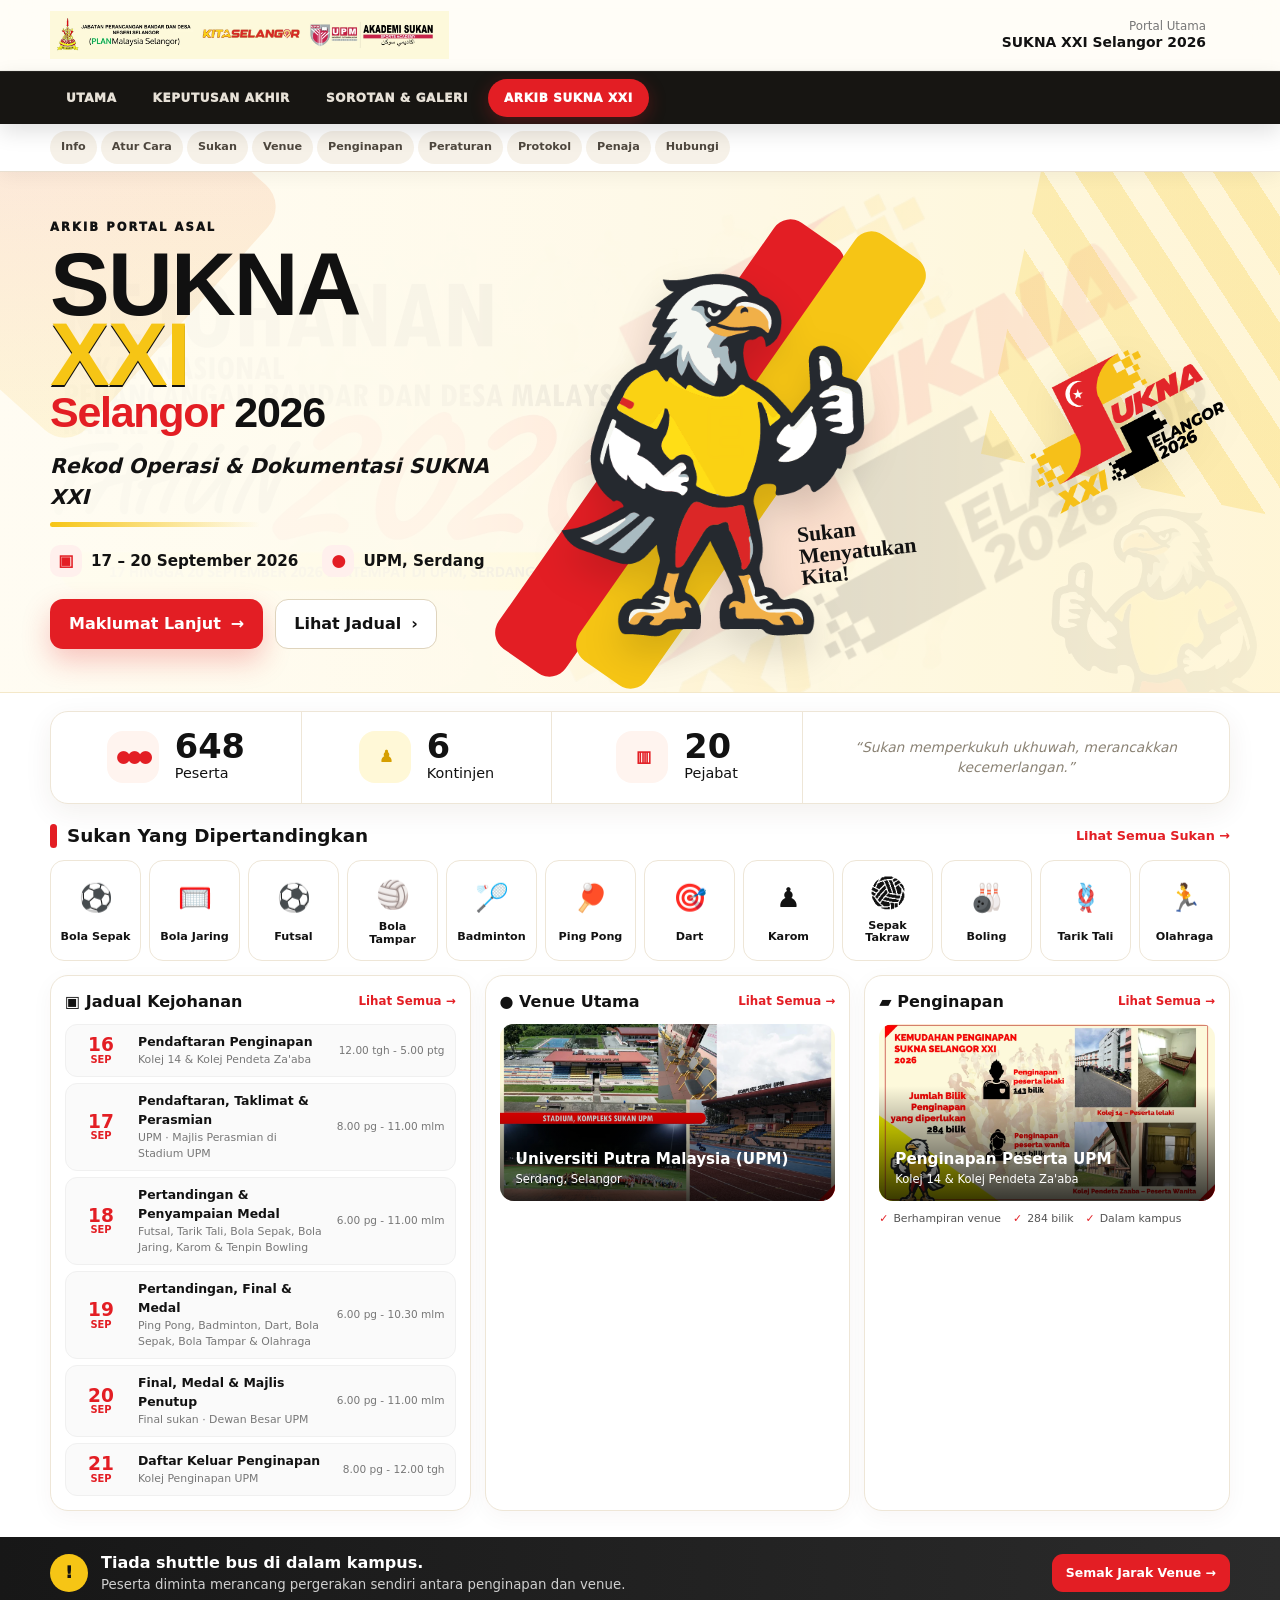
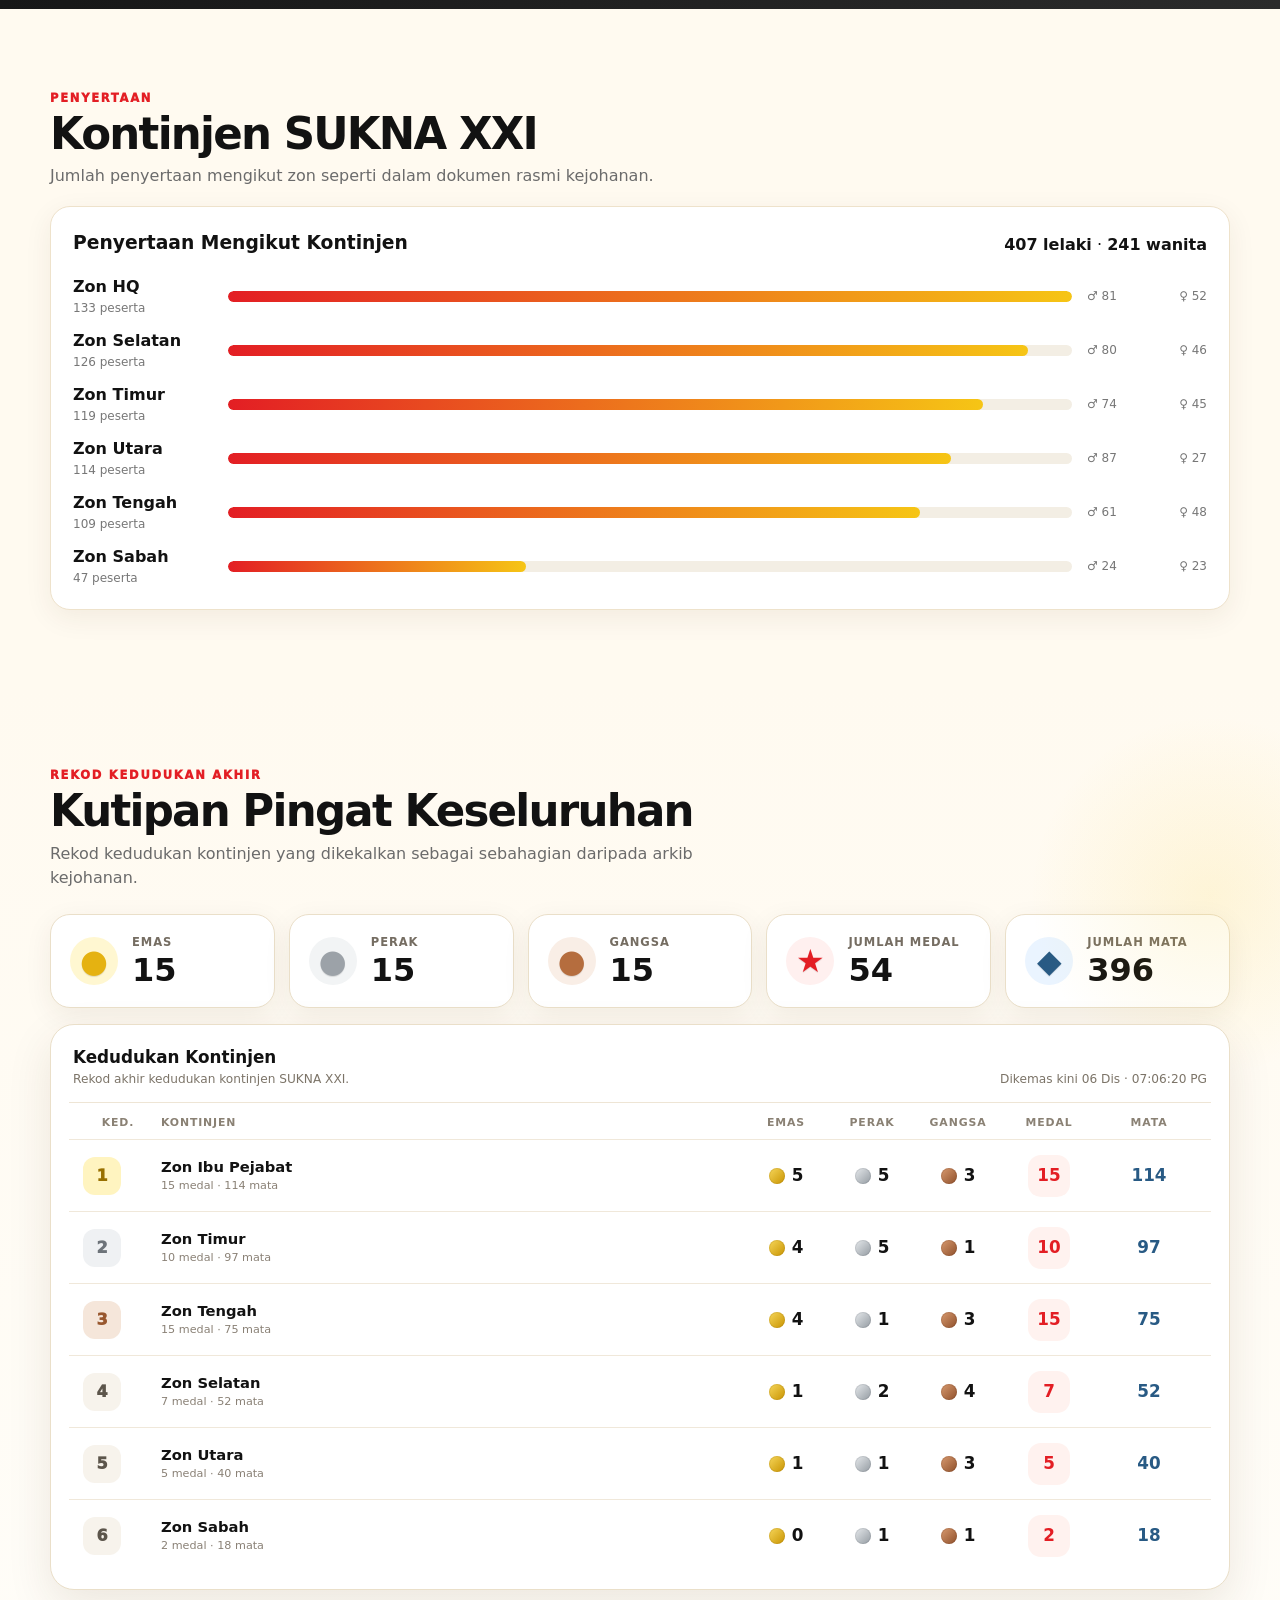
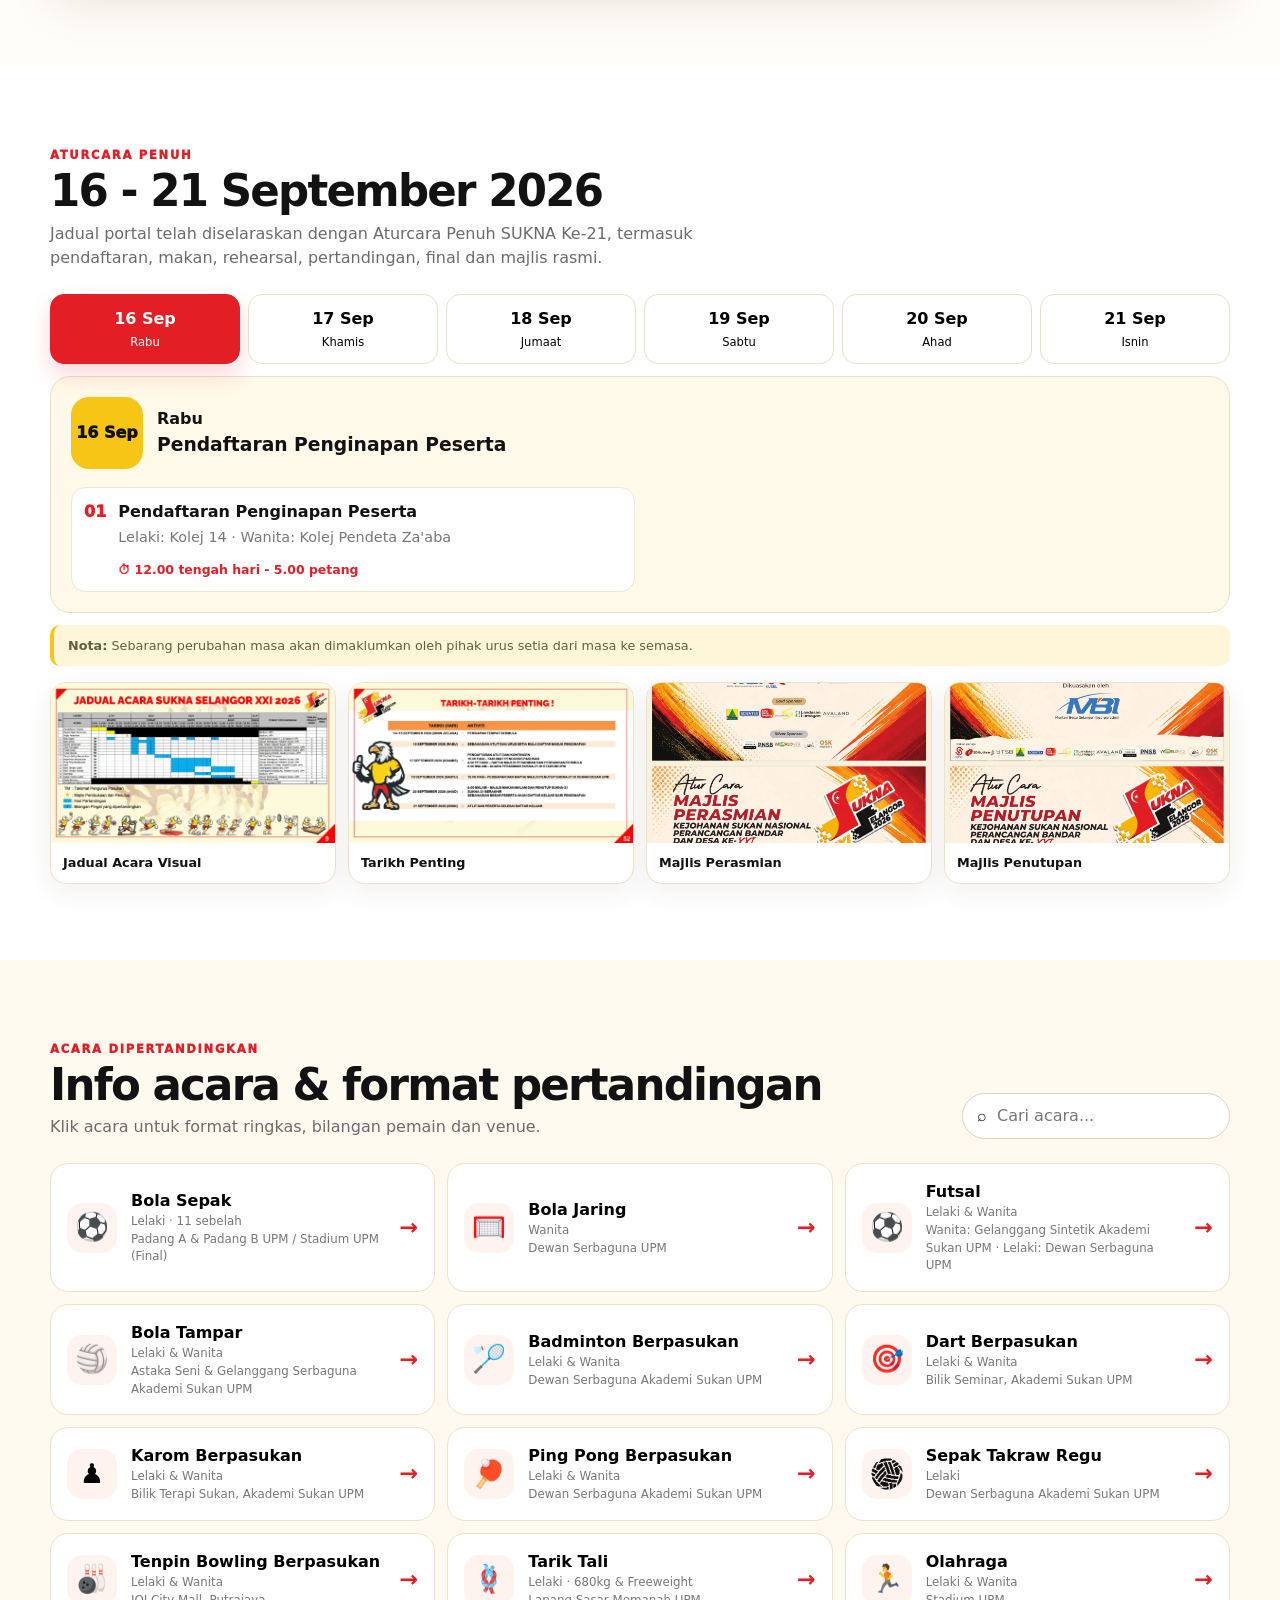
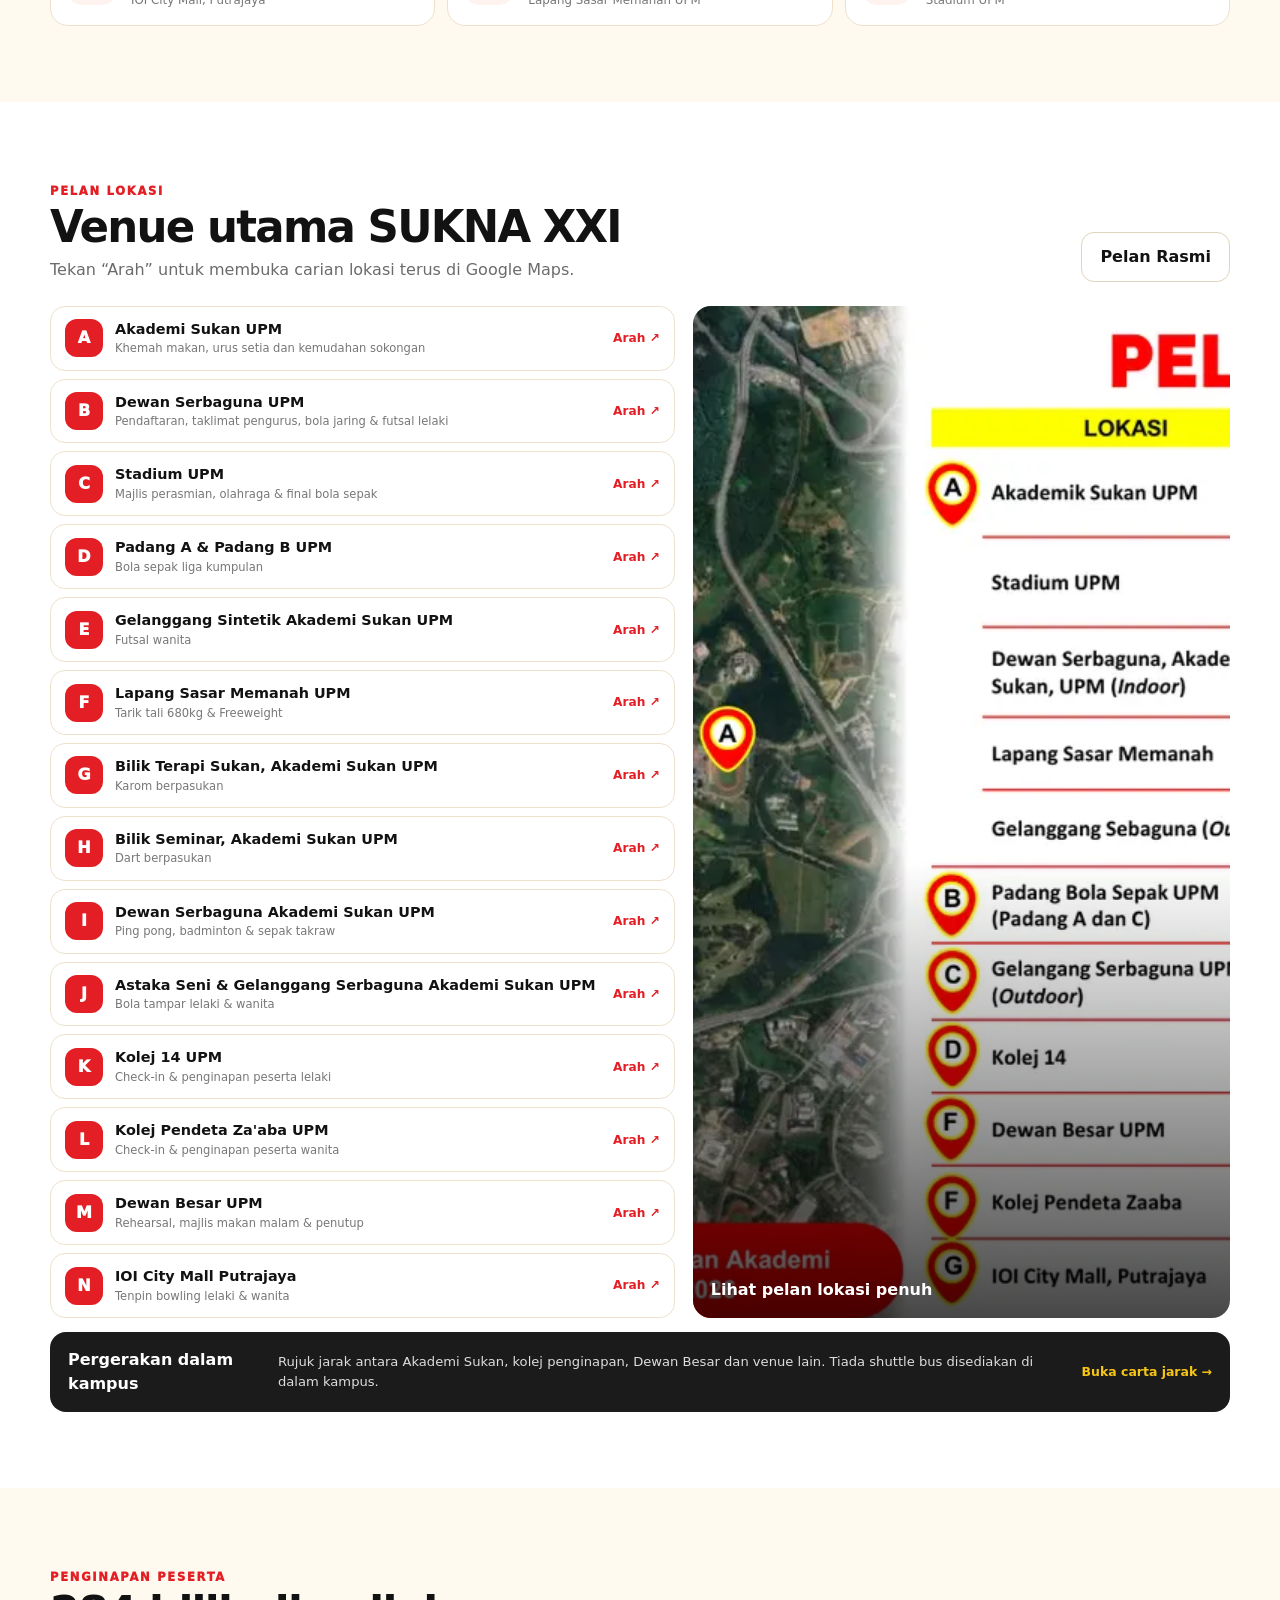
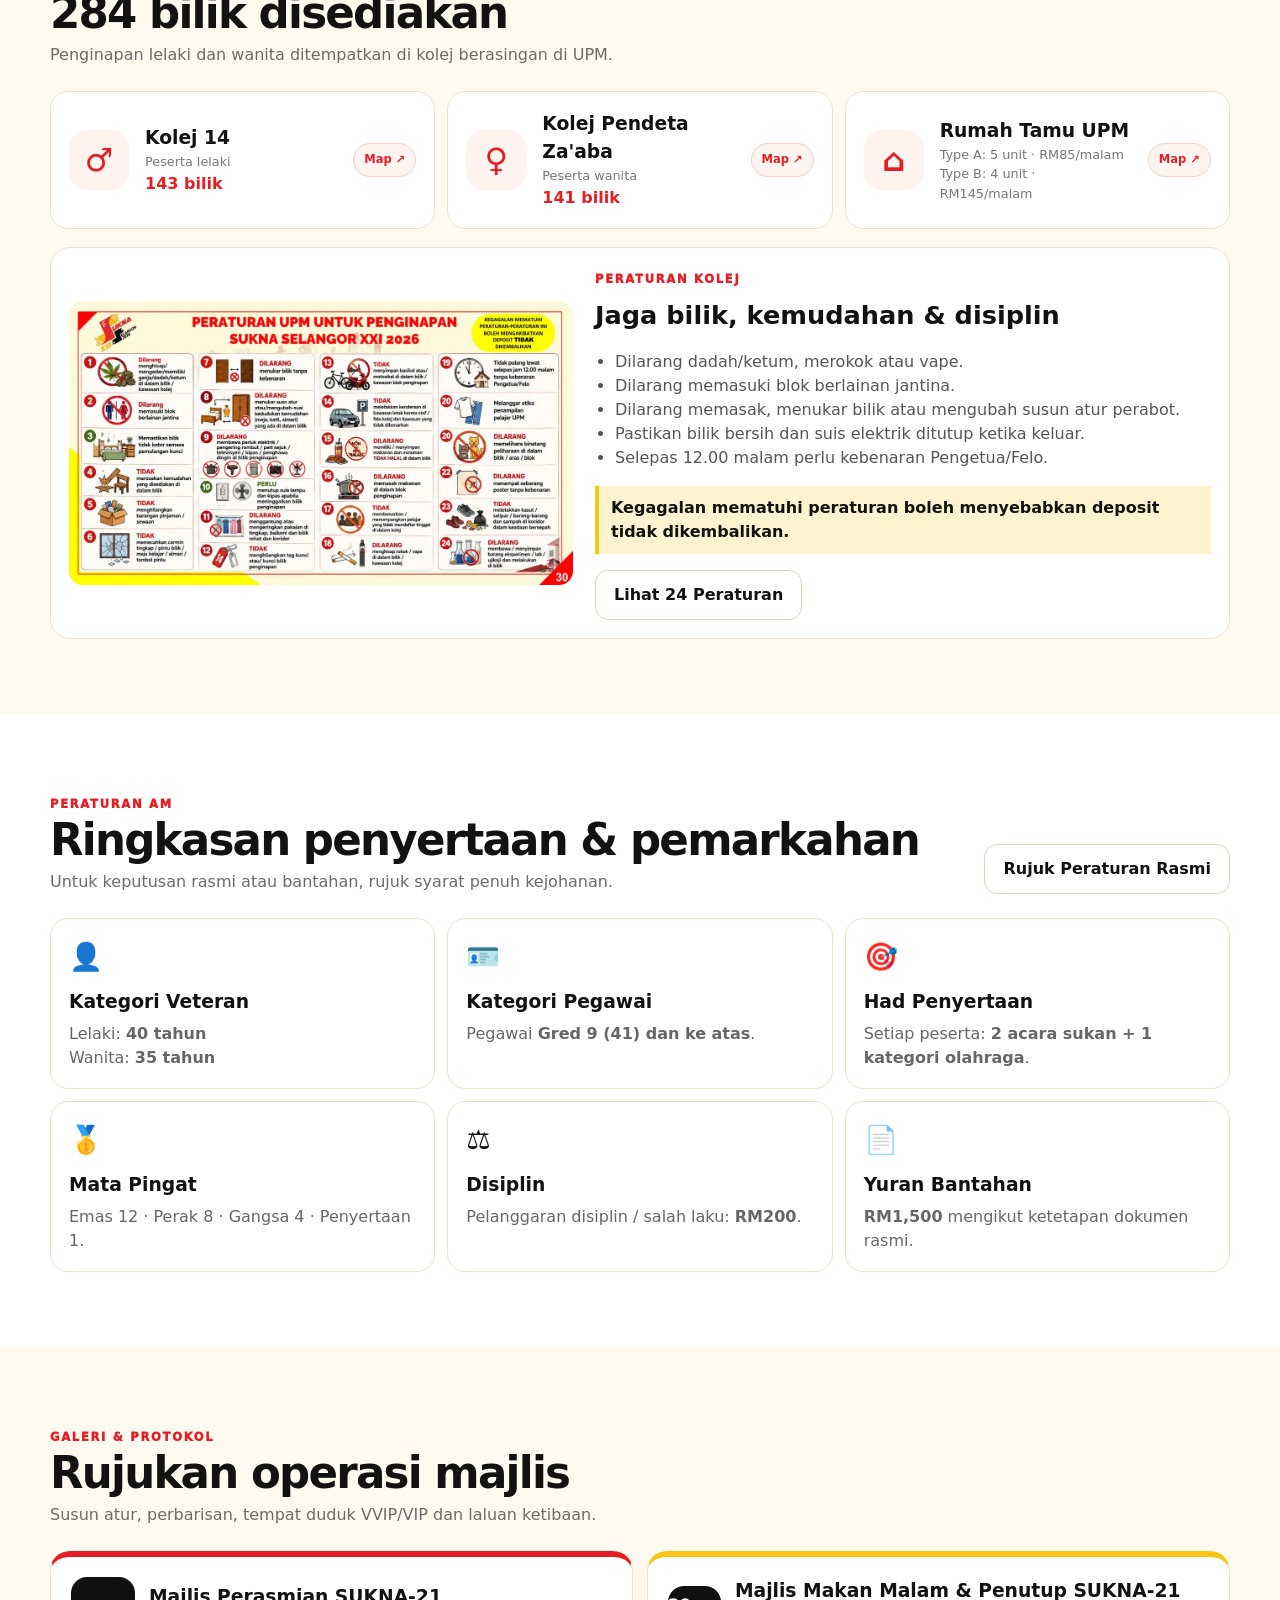
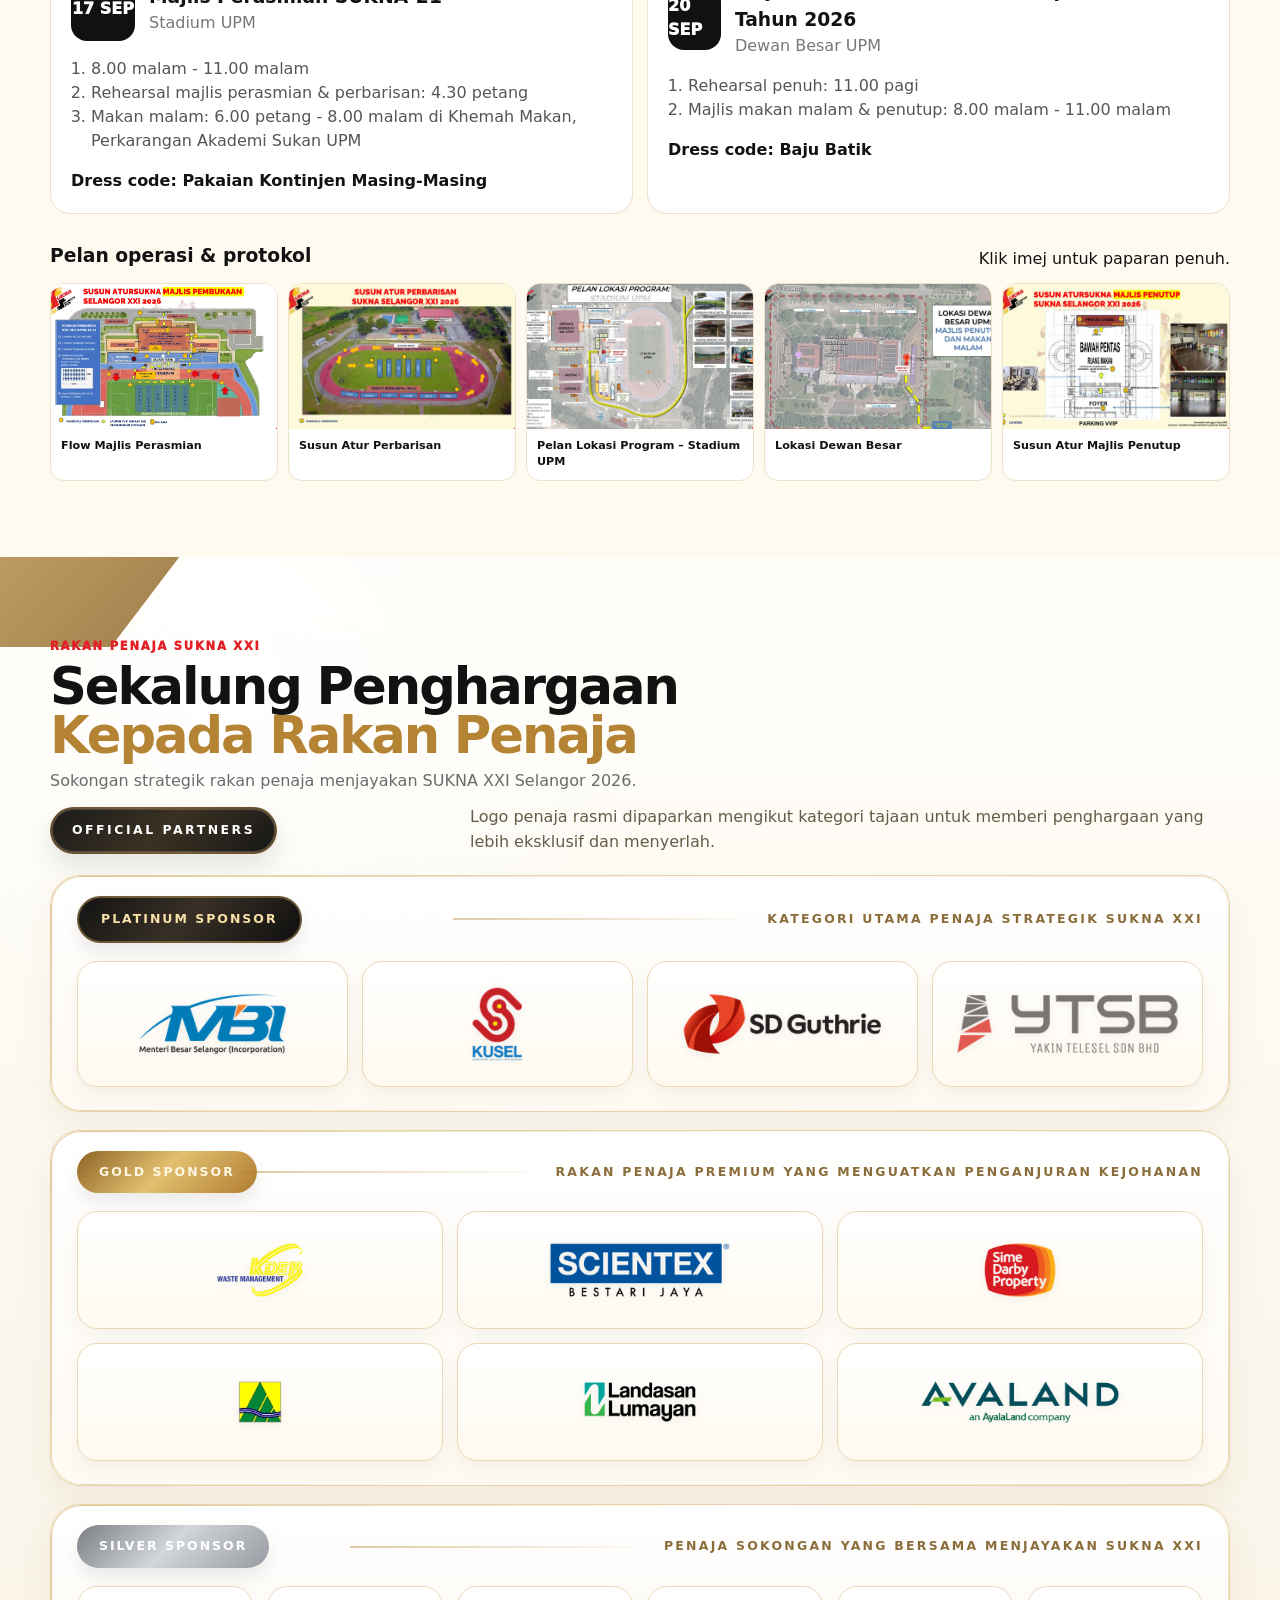
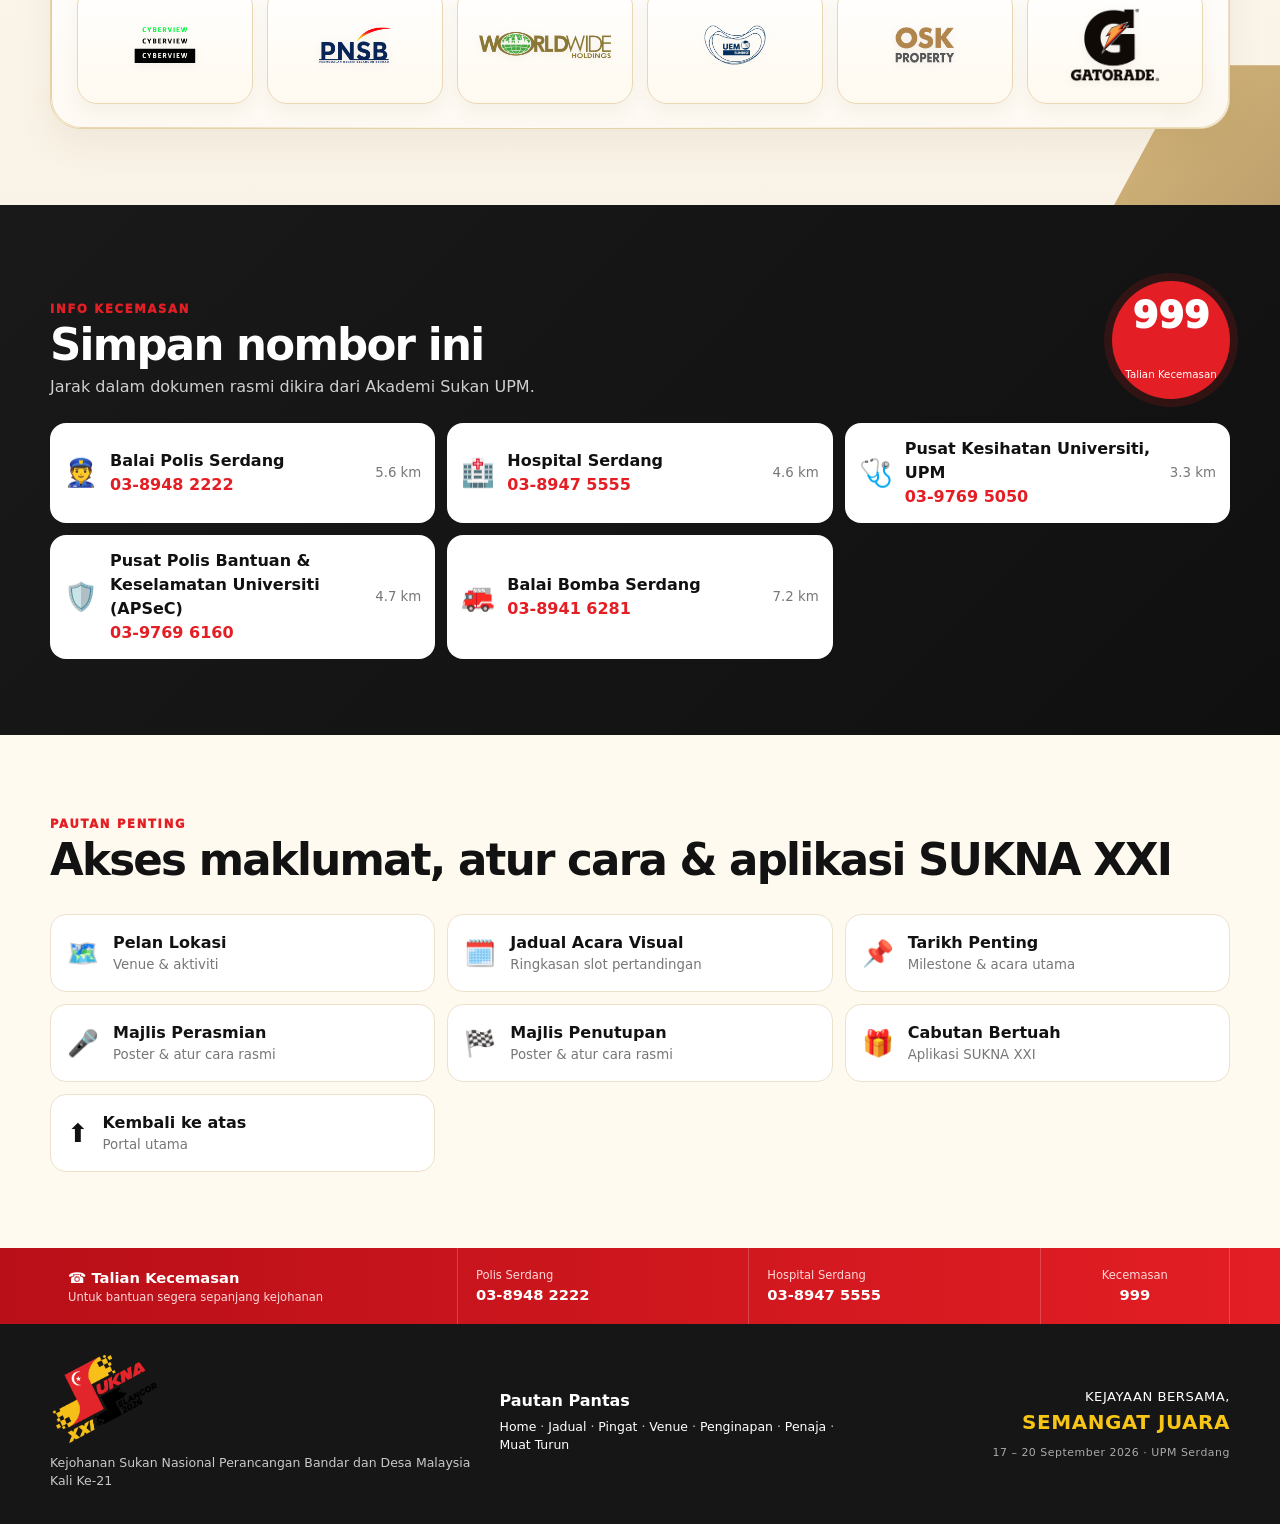
==== archive.html @ e8aa9689 "Add files via upload" ====
<!doctype html>
<html lang="ms">
<head>
  <meta charset="utf-8" />
  <meta name="viewport" content="width=device-width, initial-scale=1, viewport-fit=cover" />
  <meta name="theme-color" content="#e31e24" />
  <meta name="description" content="Portal Rasmi SUKNA XXI Selangor 2026 - jadual, lokasi, acara, penginapan, peraturan dan maklumat kecemasan." />
  <title>Arkib SUKNA XXI Selangor 2026</title>
  <link rel="manifest" href="manifest.webmanifest?v=20260923-postevent-v36" />
  <link rel="icon" href="assets/mascot.webp" type="image/webp" />
  <link rel="stylesheet" href="css/style.css?v=20260923-postevent-v36" />
</head>
<body class="archive-page">
  <a class="skip-link" href="#main">Langkau ke kandungan</a>

  <header class="site-header" id="top">
    <div class="brandbar">
      <div class="container brandbar-inner">
        <img src="assets/partners-strip.webp" alt="PLANMalaysia Selangor, Kita Selangor, UPM dan Akademi Sukan" class="partner-strip" />
        <div class="brandbar-title"><span>Portal Utama</span><b>SUKNA XXI Selangor 2026</b></div>
        <div class="header-tools">
          <button class="icon-btn install" id="installBtn" hidden>Pasang</button>
        </div>
      </div>
    </div>


    
<nav class="portal-tabs" aria-label="Navigasi portal selepas kejohanan">
  <div class="container portal-tabs-inner">
    <a class="" href="index.html">UTAMA</a>
    <a class="" href="results.html">KEPUTUSAN AKHIR</a>
    <a class="" href="highlights.html">SOROTAN &amp; GALERI</a>
    <a class="active" href="archive.html">ARKIB SUKNA XXI</a>
  </div>
</nav>

    <nav class="archive-subnav" aria-label="Navigasi kandungan arkib">
      <div class="container archive-subnav-inner">
        <a href="#info">Info</a>
        <a href="#jadual">Atur Cara</a>
        <a href="#sukan">Sukan</a>
        <a href="#lokasi">Venue</a>
        <a href="#penginapan">Penginapan</a>
        <a href="#peraturan">Peraturan</a>
        <a href="#galeri">Protokol</a>
        <a href="#penaja">Penaja</a>
        <a href="#kecemasan">Hubungi</a>
      </div>
    </nav>
  </header>

  <main id="main">
    <section class="hero" id="utama">
      <div class="hero-art hero-art-left" aria-hidden="true"></div>
      <div class="hero-art hero-art-right" aria-hidden="true"></div>
      <div class="container hero-layout">
        <div class="hero-copy">
          <span class="portal-label">ARKIB PORTAL ASAL</span>
          <h1><span>SUKNA</span> <em>XXI</em><br><strong>Selangor <i>2026</i></strong></h1>
          <p class="tagline">Rekod Operasi & Dokumentasi SUKNA XXI</p>
          <div class="hero-rule"></div>
          <div class="event-meta">
            <div><span class="meta-icon">▣</span><b>17 – 20 September 2026</b></div>
            <div><span class="meta-icon">●</span><b>UPM, Serdang</b></div>
          </div>
          <div class="hero-actions">
            <a class="btn primary" href="#info">Maklumat Lanjut <span>→</span></a>
            <a class="btn secondary" href="#jadual">Lihat Jadual <span>›</span></a>
          </div>
        </div>

        <div class="mascot-stage">
          <div class="slash slash-a"></div>
          <div class="slash slash-b"></div>
          <img class="mascot" src="assets/mascot.webp" alt="Maskot Helang Putih SUKNA XXI Selangor 2026" />
          <div class="hand-note">Sukan<br>Menyatukan<br>Kita!</div>
        </div>

        <div class="hero-right">
          <img class="hero-logo" src="assets/sukna-logo.webp" alt="Logo SUKNA Selangor 2026" />
          <div class="countdown-card">
            <p id="eventStatus">SUKNA XXI Selangor 2026 telah berakhir</p>
            <div class="countdown" id="countdown">
              <div><b id="cdDays">00</b><span>Hari</span></div>
              <div><b id="cdHours">00</b><span>Jam</span></div>
              <div><b id="cdMinutes">00</b><span>Minit</span></div>
              <div><b id="cdSeconds">00</b><span>Saat</span></div>
            </div>
            <blockquote>“Lebih daripada sukan, membina semangat kebersamaan.”</blockquote>
          </div>
        </div>
      </div>
    </section>

    <section class="home-dashboard" id="info">
      <div class="container">
        <div class="stats-strip">
          <article><span class="stat-icon red">●●●</span><div><b>648</b><small>Peserta</small></div></article>
          <article><span class="stat-icon yellow">♟</span><div><b>6</b><small>Kontinjen</small></div></article>
          <article><span class="stat-icon red">▥</span><div><b>20</b><small>Pejabat</small></div></article>
          <p>“Sukan memperkukuh ukhuwah, merancakkan kecemerlangan.”</p>
        </div>

        <div class="dashboard-title"><span></span><h2>Sukan Yang Dipertandingkan</h2><a href="#sukan">Lihat Semua Sukan →</a></div>
        <div class="sport-shortcuts">
          <a href="#sukan"><span>⚽</span><b>Bola Sepak</b></a>
          <a href="#sukan"><span>🥅</span><b>Bola Jaring</b></a>
          <a href="#sukan"><span>⚽</span><b>Futsal</b></a>
          <a href="#sukan"><span>🏐</span><b>Bola Tampar</b></a>
          <a href="#sukan"><span>🏸</span><b>Badminton</b></a>
          <a href="#sukan"><span>🏓</span><b>Ping Pong</b></a>
          <a href="#sukan"><span>🎯</span><b>Dart</b></a>
          <a href="#sukan"><span>♟</span><b>Karom</b></a>
          <a href="#sukan"><span><img class="inline-sport-icon" src="assets/icons/sepak-takraw.svg" alt="" aria-hidden="true"></span><b>Sepak Takraw</b></a>
          <a href="#sukan"><span>🎳</span><b>Boling</b></a>
          <a href="#sukan"><span>🪢</span><b>Tarik Tali</b></a>
          <a href="#sukan"><span>🏃</span><b>Olahraga</b></a>
        </div>

        <div class="feature-grid">
          <article class="feature-card schedule-preview">
            <div class="feature-head"><h3>▣ Jadual Kejohanan</h3><a href="#jadual">Lihat Semua →</a></div>
            <div class="schedule-list">
              <a href="#jadual"><time><b>16</b><span>SEP</span></time><div><b>Pendaftaran Penginapan</b><small>Kolej 14 & Kolej Pendeta Za'aba</small></div><em>12.00 tgh - 5.00 ptg</em></a>
              <a href="#jadual"><time><b>17</b><span>SEP</span></time><div><b>Pendaftaran, Taklimat & Perasmian</b><small>UPM · Majlis Perasmian di Stadium UPM</small></div><em>8.00 pg - 11.00 mlm</em></a>
              <a href="#jadual"><time><b>18</b><span>SEP</span></time><div><b>Pertandingan & Penyampaian Medal</b><small>Futsal, Tarik Tali, Bola Sepak, Bola Jaring, Karom & Tenpin Bowling</small></div><em>6.00 pg - 11.00 mlm</em></a>
              <a href="#jadual"><time><b>19</b><span>SEP</span></time><div><b>Pertandingan, Final & Medal</b><small>Ping Pong, Badminton, Dart, Bola Sepak, Bola Tampar & Olahraga</small></div><em>6.00 pg - 10.30 mlm</em></a>
              <a href="#jadual"><time><b>20</b><span>SEP</span></time><div><b>Final, Medal & Majlis Penutup</b><small>Final sukan · Dewan Besar UPM</small></div><em>6.00 pg - 11.00 mlm</em></a>
              <a href="#jadual"><time><b>21</b><span>SEP</span></time><div><b>Daftar Keluar Penginapan</b><small>Kolej Penginapan UPM</small></div><em>8.00 pg - 12.00 tgh</em></a>
            </div>
          </article>

          <article class="feature-card visual-card venue-feature">
            <div class="feature-head"><h3>● Venue Utama</h3><a href="#lokasi">Lihat Semua →</a></div>
            <a class="visual-link" href="#lokasi">
              <img src="assets/ui/stadium-page.webp" alt="Stadium Kompleks Sukan UPM" />
              <div><b>Universiti Putra Malaysia (UPM)</b><span>Serdang, Selangor</span></div>
            </a>
          </article>

          <article class="feature-card visual-card stay-feature">
            <div class="feature-head"><h3>▰ Penginapan</h3><a href="#penginapan">Lihat Semua →</a></div>
            <a class="visual-link" href="#penginapan">
              <img src="assets/ui/accom-page.webp" alt="Kemudahan penginapan SUKNA XXI" />
              <div><b>Penginapan Peserta UPM</b><span>Kolej 14 & Kolej Pendeta Za'aba</span></div>
            </a>
            <ul class="feature-bullets"><li>Berhampiran venue</li><li>284 bilik</li><li>Dalam kampus</li></ul>
          </article>
        </div>
      </div>
    </section>

    <section class="alert-band">
      <div class="container alert-inner">
        <div><span>!</span><p><b>Tiada shuttle bus di dalam kampus.</b><small>Peserta diminta merancang pergerakan sendiri antara penginapan dan venue.</small></p></div>
        <a href="assets/official/jarak-fasiliti.webp" target="_blank" rel="noopener">Semak Jarak Venue →</a>
      </div>
    </section>

    <section class="section stats-section">
      <div class="container">
        <div class="section-head compact"><div><span class="kicker">PENYERTAAN</span><h2>Kontinjen SUKNA XXI</h2><p>Jumlah penyertaan mengikut zon seperti dalam dokumen rasmi kejohanan.</p></div></div>
        <div class="participant-card">
          <div class="participant-summary"><h3>Penyertaan Mengikut Kontinjen</h3><p><b>407 lelaki</b> · <b>241 wanita</b></p></div>
          <div id="zoneBars" class="zone-bars" aria-label="Penyertaan mengikut kontinjen"></div>
        </div>
      </div>
    </section>

    <section class="section medals-section" id="pingat">
      <div class="container">
        <div class="section-head">
          <div>
            <span class="kicker">REKOD KEDUDUKAN AKHIR</span>
            <h2>Kutipan Pingat Keseluruhan</h2>
            <p>Rekod kedudukan kontinjen yang dikekalkan sebagai sebahagian daripada arkib kejohanan.</p>
          </div>
          
        </div>

        <div class="medal-summary" id="medalSummary" aria-label="Ringkasan kutipan pingat dan mata">
          <article class="medal-summary-card gold"><span class="medal-icon">●</span><div><small>Emas</small><b id="medalGoldTotal">0</b></div></article>
          <article class="medal-summary-card silver"><span class="medal-icon">●</span><div><small>Perak</small><b id="medalSilverTotal">0</b></div></article>
          <article class="medal-summary-card bronze"><span class="medal-icon">●</span><div><small>Gangsa</small><b id="medalBronzeTotal">0</b></div></article>
          <article class="medal-summary-card total"><span class="medal-icon">★</span><div><small>Jumlah Medal</small><b id="medalGrandTotal">0</b></div></article>
          <article class="medal-summary-card points"><span class="medal-icon">◆</span><div><small>Jumlah Mata</small><b id="medalPointsTotal">0</b></div></article>
        </div>

        <div class="medal-board">
          <div class="medal-board-head">
            <div><b>Kedudukan Kontinjen</b><span>Rekod akhir kedudukan kontinjen SUKNA XXI.</span></div>
            <div class="medal-board-meta"><small id="medalUpdatedAt">Keputusan akhir kejohanan</small></div>
          </div>
          <div class="medal-table-head" aria-hidden="true">
            <span>Ked.</span><span>Kontinjen</span><span>Emas</span><span>Perak</span><span>Gangsa</span><span>Medal</span><span>Mata</span>
          </div>
          <div class="medal-standings" id="medalStandings"></div>
        </div>
      </div>
    </section>

    <section class="section alt" id="jadual">
      <div class="container">
        <div class="section-head">
          <div><span class="kicker">ATURCARA PENUH</span><h2>16 - 21 September 2026</h2><p>Jadual portal telah diselaraskan dengan Aturcara Penuh SUKNA Ke-21, termasuk pendaftaran, makan, rehearsal, pertandingan, final dan majlis rasmi.</p></div>
        </div>
        <div class="day-tabs" id="dayTabs" role="tablist"></div>
        <div class="day-content" id="dayContent"></div>
        <p class="schedule-note"><b>Nota:</b> Sebarang perubahan masa akan dimaklumkan oleh pihak urus setia dari masa ke semasa.</p>
        <div class="official-grid mini-gallery">
          <a class="official-card" href="assets/official/jadual-acara.webp" target="_blank" rel="noopener"><img src="assets/official/jadual-acara.webp" alt="Jadual acara rasmi SUKNA21"><span>Jadual Acara Visual</span></a>
          <a class="official-card" href="assets/official/tarikh-penting.webp" target="_blank" rel="noopener"><img src="assets/official/tarikh-penting.webp" alt="Tarikh-tarikh penting SUKNA21"><span>Tarikh Penting</span></a>
          <a class="official-card" href="assets/official/majlis-perasmian.webp" target="_blank" rel="noopener"><img src="assets/official/majlis-perasmian.webp" alt="Atur cara dan poster Majlis Perasmian SUKNA21"><span>Majlis Perasmian</span></a>
          <a class="official-card" href="assets/official/majlis-penutupan.webp" target="_blank" rel="noopener"><img src="assets/official/majlis-penutupan.webp" alt="Atur cara dan poster Majlis Penutupan SUKNA21"><span>Majlis Penutupan</span></a>
        </div>
      </div>
    </section>

    <section class="section" id="sukan">
      <div class="container">
        <div class="section-head">
          <div><span class="kicker">ACARA DIPERTANDINGKAN</span><h2>Info acara & format pertandingan</h2><p>Klik acara untuk format ringkas, bilangan pemain dan venue.</p></div>
          <div class="search-box"><span>⌕</span><input id="sportSearch" type="search" placeholder="Cari acara..." aria-label="Cari acara sukan"></div>
        </div>
        <div class="sports-grid" id="sportsGrid"></div>
      </div>
    </section>

    <section class="section alt" id="lokasi">
      <div class="container">
        <div class="section-head">
          <div><span class="kicker">PELAN LOKASI</span><h2>Venue utama SUKNA XXI</h2><p>Tekan “Arah” untuk membuka carian lokasi terus di Google Maps.</p></div>
          <a class="btn outline" href="assets/official/pelan-lokasi.webp" target="_blank" rel="noopener">Pelan Rasmi</a>
        </div>
        <div class="location-layout">
          <div class="venue-list" id="venueList"></div>
          <a class="map-preview" href="assets/official/pelan-lokasi.webp" target="_blank" rel="noopener"><img src="assets/official/pelan-lokasi.webp" alt="Pelan lokasi SUKNA XXI di UPM"><span>Lihat pelan lokasi penuh</span></a>
        </div>
        <div class="travel-note"><b>Pergerakan dalam kampus</b><p>Rujuk jarak antara Akademi Sukan, kolej penginapan, Dewan Besar dan venue lain. Tiada shuttle bus disediakan di dalam kampus.</p><a href="assets/official/jarak-fasiliti.webp" target="_blank" rel="noopener">Buka carta jarak →</a></div>
      </div>
    </section>

    <section class="section" id="penginapan">
      <div class="container">
        <div class="section-head"><div><span class="kicker">PENGINAPAN PESERTA</span><h2>284 bilik disediakan</h2><p>Penginapan lelaki dan wanita ditempatkan di kolej berasingan di UPM.</p></div></div>
        <div class="accommodation-grid">
          <a class="accom-card male" href="https://www.google.com/maps/search/?api=1&query=2.993288,101.716123" target="_blank" rel="noopener" aria-label="Buka Google Maps Kolej 14 UPM"><span>♂</span><div><h3>Kolej 14</h3><p>Peserta lelaki</p><b>143 bilik</b></div><em class="accom-map-link">Map ↗</em></a>
          <a class="accom-card female" href="https://www.google.com/maps/search/?api=1&query=2.9916080474252276,101.70679692588335" target="_blank" rel="noopener" aria-label="Buka Google Maps Kolej Pendeta Za'aba UPM"><span>♀</span><div><h3>Kolej Pendeta Za'aba</h3><p>Peserta wanita</p><b>141 bilik</b></div><em class="accom-map-link">Map ↗</em></a>
          <a class="accom-card guest" href="https://maps.app.goo.gl/pafAZZ672b9GiRAd6" target="_blank" rel="noopener" aria-label="Buka Google Maps Rumah Tamu UPM"><span>⌂</span><div><h3>Rumah Tamu UPM</h3><p>Type A: 5 unit · RM85/malam</p><p>Type B: 4 unit · RM145/malam</p></div><em class="accom-map-link">Map ↗</em></a>
        </div>
        <div class="rule-highlight">
          <img src="assets/official/peraturan-penginapan.webp" alt="Peraturan UPM untuk penginapan SUKNA21">
          <div><span class="kicker">PERATURAN KOLEJ</span><h3>Jaga bilik, kemudahan & disiplin</h3><ul><li>Dilarang dadah/ketum, merokok atau vape.</li><li>Dilarang memasuki blok berlainan jantina.</li><li>Dilarang memasak, menukar bilik atau mengubah susun atur perabot.</li><li>Pastikan bilik bersih dan suis elektrik ditutup ketika keluar.</li><li>Selepas 12.00 malam perlu kebenaran Pengetua/Felo.</li></ul><p class="warning-text">Kegagalan mematuhi peraturan boleh menyebabkan deposit tidak dikembalikan.</p><a class="btn outline" href="assets/official/peraturan-penginapan.webp" target="_blank" rel="noopener">Lihat 24 Peraturan</a></div>
        </div>
      </div>
    </section>

    <section class="section alt" id="peraturan">
      <div class="container">
        <div class="section-head"><div><span class="kicker">PERATURAN AM</span><h2>Ringkasan penyertaan & pemarkahan</h2><p>Untuk keputusan rasmi atau bantahan, rujuk syarat penuh kejohanan.</p></div><a class="btn outline" href="assets/official/peraturan-am.webp" target="_blank" rel="noopener">Rujuk Peraturan Rasmi</a></div>
        <div class="rules-grid">
          <div class="rule-card"><span>👤</span><h3>Kategori Veteran</h3><p>Lelaki: <b>40 tahun</b><br>Wanita: <b>35 tahun</b></p></div>
          <div class="rule-card"><span>🪪</span><h3>Kategori Pegawai</h3><p>Pegawai <b>Gred 9 (41) dan ke atas</b>.</p></div>
          <div class="rule-card"><span>🎯</span><h3>Had Penyertaan</h3><p>Setiap peserta: <b>2 acara sukan + 1 kategori olahraga</b>.</p></div>
          <div class="rule-card"><span>🥇</span><h3>Mata Pingat</h3><p>Emas 12 · Perak 8 · Gangsa 4 · Penyertaan 1.</p></div>
          <div class="rule-card"><span>⚖️</span><h3>Disiplin</h3><p>Pelanggaran disiplin / salah laku: <b>RM200</b>.</p></div>
          <div class="rule-card"><span>📄</span><h3>Yuran Bantahan</h3><p><b>RM1,500</b> mengikut ketetapan dokumen rasmi.</p></div>
        </div>
      </div>
    </section>

    <section class="section" id="galeri">
      <div class="container">
        <div class="section-head"><div><span class="kicker">GALERI & PROTOKOL</span><h2>Rujukan operasi majlis</h2><p>Susun atur, perbarisan, tempat duduk VVIP/VIP dan laluan ketibaan.</p></div></div>
        <div class="ceremony-grid">
          <div class="ceremony-card opening"><div class="ceremony-top"><span>17 SEP</span><div><h3>Majlis Perasmian SUKNA-21</h3><p>Stadium UPM</p></div></div><ol><li>8.00 malam - 11.00 malam</li><li>Rehearsal majlis perasmian & perbarisan: 4.30 petang</li><li>Makan malam: 6.00 petang - 8.00 malam di Khemah Makan, Perkarangan Akademi Sukan UPM</li></ol><b>Dress code: Pakaian Kontinjen Masing-Masing</b></div>
          <div class="ceremony-card closing"><div class="ceremony-top"><span>20 SEP</span><div><h3>Majlis Makan Malam & Penutup SUKNA-21 Tahun 2026</h3><p>Dewan Besar UPM</p></div></div><ol><li>Rehearsal penuh: 11.00 pagi</li><li>Majlis makan malam & penutup: 8.00 malam - 11.00 malam</li></ol><b>Dress code: Baju Batik</b></div>
        </div>
        <div class="section-subhead"><h3>Pelan operasi & protokol</h3><p>Klik imej untuk paparan penuh.</p></div>
        <div class="protocol-gallery" id="protocolGallery"></div>
      </div>
    </section>

    <section class="section sponsors-section" id="penaja">
      <div class="container">
        <div class="section-head sponsors-head">
          <div>
            <span class="kicker">RAKAN PENAJA SUKNA XXI</span>
            <h2>Sekalung Penghargaan <span class="gold-line">Kepada Rakan Penaja</span></h2>
            <p>Sokongan strategik rakan penaja menjayakan SUKNA XXI Selangor 2026.</p>
          </div>
        </div>
        <div class="sponsor-showcase-intro">
          <div class="sponsor-glow-badge">OFFICIAL PARTNERS</div>
          <p>Logo penaja rasmi dipaparkan mengikut kategori tajaan untuk memberi penghargaan yang lebih eksklusif dan menyerlah.</p>
        </div>
        <div class="sponsor-stack sponsor-wow-stack">
          <article class="sponsor-tier platinum-tier">
            <div class="tier-heading">
              <div class="tier-label">Platinum Sponsor</div>
              <small>Kategori utama penaja strategik SUKNA XXI</small>
            </div>
            <div class="sponsor-grid sponsor-grid-platinum">
              <div class="sponsor-chip"><img src="assets/sponsors/logos/platinum/mbi.webp" alt="MBI"></div>
              <div class="sponsor-chip"><img class="sponsor-logo-kusel" src="assets/sponsors/logos/platinum/kusel.webp" alt="KUSEL"></div>
              <div class="sponsor-chip"><img src="assets/sponsors/logos/platinum/sd-guthrie.webp" alt="SD Guthrie"></div>
              <div class="sponsor-chip"><img src="assets/sponsors/logos/platinum/ytsb.webp" alt="YTSB"></div>
            </div>
          </article>
          <article class="sponsor-tier gold-tier">
            <div class="tier-heading">
              <div class="tier-label">Gold Sponsor</div>
              <small>Rakan penaja premium yang menguatkan penganjuran kejohanan</small>
            </div>
            <div class="sponsor-grid sponsor-grid-gold">
              <div class="sponsor-chip"><img src="assets/sponsors/logos/gold/kdeb.webp" alt="KDEB Waste Management"></div>
              <div class="sponsor-chip"><img src="assets/sponsors/logos/gold/scientex-bestari-jaya.webp" alt="Scientex Bestari Jaya"></div>
              <div class="sponsor-chip"><img src="assets/sponsors/logos/gold/sime-darby-property.webp" alt="Sime Darby Property"></div>
              <div class="sponsor-chip"><img src="assets/sponsors/logos/gold/alam-rancang.webp" alt="Alam Rancang Sdn Bhd"></div>
              <div class="sponsor-chip"><img src="assets/sponsors/logos/gold/landasan-lumayan.webp" alt="Landasan Lumayan"></div>
              <div class="sponsor-chip"><img src="assets/sponsors/logos/gold/avaland.webp" alt="Avaland"></div>
            </div>
          </article>
          <article class="sponsor-tier silver-tier">
            <div class="tier-heading">
              <div class="tier-label">Silver Sponsor</div>
              <small>Penaja sokongan yang bersama menjayakan SUKNA XXI</small>
            </div>
            <div class="sponsor-grid sponsor-grid-silver">
              <div class="sponsor-chip"><img src="assets/sponsors/logos/silver/cyberview.webp" alt="Cyberview"></div>
              <div class="sponsor-chip"><img src="assets/sponsors/logos/silver/pnsb.webp" alt="PNSB"></div>
              <div class="sponsor-chip"><img src="assets/sponsors/logos/silver/worldwide-holdings.webp" alt="Worldwide Holdings"></div>
              <div class="sponsor-chip"><img class="sponsor-logo-uem" src="assets/sponsors/logos/silver/uem-sunrise.webp" alt="UEM Sunrise"></div>
              <div class="sponsor-chip"><img src="assets/sponsors/logos/silver/osk-property.webp" alt="OSK Property"></div>
              <div class="sponsor-chip"><img class="sponsor-logo-gatorade" src="assets/sponsors/logos/silver/gatorade.webp" alt="Gatorade"></div>
            </div>
          </article>
        </div>
      </div>
    </section>

    <section class="section emergency-section" id="kecemasan">
      <div class="container">
        <div class="section-head light"><div><span class="kicker">INFO KECEMASAN</span><h2>Simpan nombor ini</h2><p>Jarak dalam dokumen rasmi dikira dari Akademi Sukan UPM.</p></div><a class="emergency-999" href="tel:999"><span>999</span><small>Talian Kecemasan</small></a></div>
        <div class="emergency-grid" id="emergencyGrid"></div>
      </div>
    </section>

    <section class="section resources-section" id="muat-turun">
      <div class="container">
        <div class="section-head"><div><span class="kicker">PAUTAN PENTING</span><h2>Akses maklumat, atur cara & aplikasi SUKNA XXI</h2></div></div>
        <div class="resource-grid">
          <a href="assets/official/pelan-lokasi.webp" target="_blank" rel="noopener"><span>🗺️</span><div><b>Pelan Lokasi</b><small>Venue & aktiviti</small></div></a>
          <a href="assets/official/jadual-acara.webp" target="_blank" rel="noopener"><span>🗓️</span><div><b>Jadual Acara Visual</b><small>Ringkasan slot pertandingan</small></div></a>
          <a href="assets/official/tarikh-penting.webp" target="_blank" rel="noopener"><span>📌</span><div><b>Tarikh Penting</b><small>Milestone & acara utama</small></div></a>
          <a href="assets/official/majlis-perasmian.webp" target="_blank" rel="noopener"><span>🎤</span><div><b>Majlis Perasmian</b><small>Poster & atur cara rasmi</small></div></a>
          <a href="assets/official/majlis-penutupan.webp" target="_blank" rel="noopener"><span>🏁</span><div><b>Majlis Penutupan</b><small>Poster & atur cara rasmi</small></div></a>
          <a href="https://sukna21.github.io/lucky-draw/" target="_blank" rel="noopener"><span>🎁</span><div><b>Cabutan Bertuah</b><small>Aplikasi SUKNA XXI</small></div></a>
          <a href="#top"><span>⬆️</span><div><b>Kembali ke atas</b><small>Portal utama</small></div></a>
        </div>
      </div>
    </section>
  </main>

  <footer class="site-footer">
    <div class="emergency-footer">
      <div class="container emergency-footer-inner">
        <div><b>☎ Talian Kecemasan</b><small>Untuk bantuan segera sepanjang kejohanan</small></div>
        <a href="tel:03-89482222"><span>Polis Serdang</span><b>03-8948 2222</b></a>
        <a href="tel:03-89475555"><span>Hospital Serdang</span><b>03-8947 5555</b></a>
        <a href="tel:999" class="footer-999"><span>Kecemasan</span><b>999</b></a>
      </div>
    </div>
    <div class="footer-main">
      <div class="container footer-grid">
        <div><img src="assets/sukna-logo.webp" alt="Logo SUKNA XXI"><p>Kejohanan Sukan Nasional Perancangan Bandar dan Desa Malaysia Kali Ke-21</p></div>
        <div><b>Pautan Pantas</b><p><a href="#utama">Home</a> · <a href="#jadual">Jadual</a> · <a href="#pingat">Pingat</a> · <a href="#lokasi">Venue</a> · <a href="#penginapan">Penginapan</a> · <a href="#penaja">Penaja</a> · <a href="#muat-turun">Muat Turun</a></p></div>
        <div class="footer-tag">KEJAYAAN BERSAMA,<br><b>SEMANGAT JUARA</b><small>17 – 20 September 2026 · UPM Serdang</small></div>
      </div>
    </div>
  </footer>

  <div class="modal" id="sportModal" aria-hidden="true" role="dialog" aria-modal="true" aria-labelledby="modalTitle">
    <div class="modal-backdrop" data-close-modal></div>
    <div class="modal-panel"><button class="modal-close" data-close-modal aria-label="Tutup">×</button><div id="modalBody"></div></div>
  </div>

  <script>window.SUKNA_ARCHIVE_MODE=true;</script>
  <script src="js/data.js?v=20260923-postevent-v36"></script>
  <script src="js/app.js?v=20260923-postevent-v36"></script>
</body>
</html>
---- css/style.css ----
:root{
  --red:#e31e24;
  --red-dark:#b90f18;
  --yellow:#f6c515;
  --cream:#fff9e9;
  --paper:#fffdf7;
  --ink:#121212;
  --muted:#6b6b6b;
  --line:#eadfca;
  --card:#ffffff;
  --shadow:0 16px 45px rgba(65,36,0,.10);
  --shadow-soft:0 8px 28px rgba(65,36,0,.07);
  --radius:22px;
}
*{box-sizing:border-box}
html{scroll-behavior:smooth}
body{margin:0;font-family:Inter,ui-sans-serif,system-ui,-apple-system,BlinkMacSystemFont,"Segoe UI",sans-serif;color:var(--ink);background:#fffaf0;line-height:1.5}
a{color:inherit;text-decoration:none}
img{max-width:100%;display:block}
button,input{font:inherit}
.container{width:min(1180px,calc(100% - 40px));margin-inline:auto}
.skip-link{position:absolute;left:-9999px;top:0;background:#000;color:#fff;padding:10px 14px;z-index:999}.skip-link:focus{left:12px;top:12px}

/* Header */
.site-header{position:sticky;top:0;z-index:60;background:rgba(255,253,247,.94);backdrop-filter:blur(18px);box-shadow:0 4px 18px rgba(0,0,0,.05)}
.brandbar{border-bottom:1px solid rgba(0,0,0,.05)}
.brandbar-inner{display:grid;grid-template-columns:1fr auto auto;align-items:center;gap:24px;min-height:70px}
.partner-strip{height:48px;width:auto;object-fit:contain}
.brandbar-title{display:grid;text-align:right;line-height:1.18}.brandbar-title span{font-size:.74rem;color:#777}.brandbar-title b{font-size:.87rem}
.header-tools{display:flex;gap:8px}.icon-btn{border:1px solid var(--line);background:#fff;border-radius:999px;padding:9px 12px;font-weight:800;font-size:.75rem;cursor:pointer}.icon-btn:hover{border-color:var(--red);color:var(--red)}
.main-nav{background:#fff}.nav-inner{display:flex;align-items:center;gap:18px;min-height:62px}.home-pill{display:inline-flex;align-items:center;gap:9px;background:var(--red);color:#fff;font-weight:900;padding:11px 24px;border-radius:14px;box-shadow:0 8px 20px rgba(227,30,36,.2)}
.nav-links{display:flex;align-items:center;justify-content:space-between;gap:10px;flex:1}.nav-links a{font-size:.86rem;font-weight:800;padding:11px 13px;border-radius:12px}.nav-links a:hover{background:#fff3ef;color:var(--red)}
.menu-btn{display:none;border:0;background:#fff;font-size:1.55rem;cursor:pointer;margin-left:auto}

/* Hero */
.hero{position:relative;overflow:hidden;background:linear-gradient(90deg,#fffdf4 0%,#fff9e8 50%,#fff4cf 100%);border-bottom:1px solid #f4e8c9}
.hero:before{content:"";position:absolute;inset:0;background:linear-gradient(90deg,rgba(255,252,241,.97) 0%,rgba(255,252,241,.9) 36%,rgba(255,252,241,.55) 63%,rgba(255,252,241,.84) 100%),url('../assets/ui/official-cover.webp') center/cover;opacity:.26}
.hero-art{position:absolute;pointer-events:none}.hero-art-left{left:-110px;top:-120px;width:330px;height:330px;background:linear-gradient(135deg,var(--red),var(--yellow));transform:rotate(42deg);opacity:.12;border-radius:30px}.hero-art-right{right:-160px;top:-90px;width:420px;height:420px;background:repeating-linear-gradient(45deg,var(--yellow) 0 32px,transparent 32px 58px);opacity:.22;transform:rotate(12deg)}
.hero-layout{position:relative;z-index:2;display:grid;grid-template-columns:1.06fr .85fr .72fr;align-items:center;gap:24px;min-height:520px;padding:48px 0 52px}
.portal-label{font-size:.72rem;letter-spacing:.18em;font-weight:950;text-transform:uppercase}
.hero-copy h1{font-family:Impact,"Arial Black",sans-serif;font-size:clamp(4.2rem,7vw,7.3rem);line-height:.78;letter-spacing:-.02em;margin:12px 0 16px;text-transform:uppercase}.hero-copy h1>span{color:#111}.hero-copy h1 em{font-style:normal;color:var(--yellow);text-shadow:0 2px 0 #111}.hero-copy h1 strong{display:block;font-family:Inter,ui-sans-serif,sans-serif;font-size:.48em;line-height:1.05;text-transform:none;letter-spacing:-.03em;color:var(--red)}.hero-copy h1 i{font-style:normal;color:#111}
.tagline{margin:0;font-weight:850;font-size:1.28rem;font-style:italic}.hero-rule{width:210px;height:5px;background:linear-gradient(90deg,var(--yellow),transparent);border-radius:9px;margin:10px 0 18px}
.event-meta{display:flex;gap:24px;flex-wrap:wrap}.event-meta>div{display:flex;align-items:center;gap:9px}.meta-icon{display:grid;place-items:center;width:32px;height:32px;border-radius:10px;background:#fff0ed;color:var(--red);font-weight:950}.event-meta b{font-size:.95rem}
.hero-actions{display:flex;gap:12px;margin-top:22px}.btn{display:inline-flex;align-items:center;justify-content:center;gap:10px;padding:12px 18px;border-radius:13px;font-weight:900;border:1px solid transparent;transition:.2s}.btn:hover{transform:translateY(-2px)}.btn.primary{background:var(--red);color:#fff;box-shadow:0 12px 28px rgba(227,30,36,.25)}.btn.secondary,.btn.outline{background:#fff;border-color:#dfd4bd;color:var(--ink)}.btn.outline:hover,.btn.secondary:hover{border-color:var(--red);color:var(--red)}
.mascot-stage{position:relative;align-self:end;display:grid;place-items:end center;min-height:420px}.mascot{position:relative;z-index:3;width:min(330px,95%);filter:drop-shadow(0 18px 18px rgba(0,0,0,.14))}.slash{position:absolute;z-index:1;width:82px;height:520px;transform:rotate(35deg);border-radius:20px}.slash-a{background:var(--red);left:27%;top:-42px}.slash-b{background:var(--yellow);left:49%;top:-30px}.hand-note{position:absolute;z-index:4;right:-20px;bottom:66px;font-family:"Segoe Print","Comic Sans MS",cursive;font-weight:900;font-size:1.35rem;line-height:1.0;transform:rotate(-6deg)}
.hero-right{display:grid;gap:18px;align-self:stretch;align-content:center}.hero-logo{width:205px;margin-left:auto;filter:drop-shadow(0 10px 18px rgba(0,0,0,.08))}.countdown-card{background:rgba(255,255,255,.93);border:1px solid rgba(0,0,0,.08);border-radius:22px;padding:18px;box-shadow:var(--shadow);backdrop-filter:blur(14px)}.countdown-card>p{margin:0 0 12px;font-weight:900;font-size:.83rem;text-transform:uppercase}.countdown{display:grid;grid-template-columns:repeat(4,1fr);gap:8px}.countdown div{background:linear-gradient(180deg,#fff,#fff3f2);border:1px solid #f5dfdc;border-radius:12px;text-align:center;padding:10px 4px}.countdown b{display:block;color:var(--red);font-size:1.7rem;line-height:1}.countdown span{font-size:.67rem;color:#555}.countdown-card blockquote{margin:14px 0 0;text-align:center;color:#696969;font-size:.8rem;font-style:italic}

/* Home dashboard */
.home-dashboard{background:#fff;padding:18px 0 26px}.stats-strip{display:grid;grid-template-columns:repeat(3,1fr) 1.7fr;align-items:center;background:#fff;border:1px solid #eee6d7;border-radius:18px;box-shadow:var(--shadow-soft);overflow:hidden}.stats-strip article{display:flex;align-items:center;justify-content:center;gap:16px;padding:18px 20px;border-right:1px solid #eee6d7}.stat-icon{width:52px;height:52px;display:grid;place-items:center;border-radius:16px;background:#fff4ef;font-weight:950;letter-spacing:-3px}.stat-icon.red{color:var(--red)}.stat-icon.yellow{color:#d69f00;background:#fff8d7}.stats-strip article div{display:grid}.stats-strip article b{font-size:2.1rem;line-height:1}.stats-strip article small{font-size:.9rem}.stats-strip>p{margin:0;text-align:center;padding:16px 22px;color:#8a8274;font-style:italic;font-size:.86rem}
.dashboard-title{display:flex;align-items:center;gap:10px;margin:18px 0 10px}.dashboard-title>span{width:7px;height:24px;background:var(--red);border-radius:4px}.dashboard-title h2{font-size:1.15rem;margin:0}.dashboard-title a{margin-left:auto;color:var(--red);font-weight:850;font-size:.8rem}
.sport-shortcuts{display:grid;grid-template-columns:repeat(12,1fr);gap:8px}.sport-shortcuts a{display:grid;place-items:center;gap:6px;background:#fff;border:1px solid #eee6d7;border-radius:14px;padding:14px 6px;min-height:96px;transition:.2s}.sport-shortcuts a:hover{transform:translateY(-3px);box-shadow:var(--shadow-soft);border-color:#f1b4aa}.sport-shortcuts span{font-size:1.7rem}.sport-shortcuts b{text-align:center;font-size:.7rem;line-height:1.1}
.sport-shortcuts .inline-sport-icon{width:34px;height:34px;object-fit:contain;display:block}.sport-icon-img{width:32px;height:32px;object-fit:contain;display:block}.modal-icon-img{width:52px;height:52px}

.feature-grid{display:grid;grid-template-columns:1.15fr 1fr 1fr;gap:14px;margin-top:14px}.feature-card{background:#fff;border:1px solid #eee6d7;border-radius:18px;padding:14px;box-shadow:0 6px 22px rgba(64,36,0,.04)}.feature-head{display:flex;align-items:center;justify-content:space-between;gap:12px;margin-bottom:10px}.feature-head h3{margin:0;font-size:1rem}.feature-head a{font-size:.74rem;font-weight:850;color:var(--red)}
.schedule-list{display:grid;gap:6px}.schedule-list>a{display:grid;grid-template-columns:50px 1fr auto;align-items:center;gap:12px;padding:8px 10px;border-radius:12px;background:#fafafa;border:1px solid #f0f0f0}.schedule-list time{display:grid;text-align:center;color:var(--red);line-height:1}.schedule-list time b{font-size:1.16rem}.schedule-list time span{font-size:.62rem;font-weight:900}.schedule-list div{display:grid}.schedule-list div b{font-size:.78rem}.schedule-list div small{font-size:.68rem;color:#777}.schedule-list em{font-size:.66rem;font-style:normal;color:#777;white-space:nowrap}
.visual-link{position:relative;display:block;border-radius:14px;overflow:hidden;background:#eee}.visual-link img{width:100%;height:177px;object-fit:cover;transition:.25s}.visual-link:hover img{transform:scale(1.03)}.visual-link:after{content:"";position:absolute;inset:35% 0 0;background:linear-gradient(transparent,rgba(0,0,0,.78))}.visual-link>div{position:absolute;z-index:2;left:16px;right:16px;bottom:13px;color:#fff;display:grid}.visual-link b{font-size:.95rem}.visual-link span{font-size:.72rem}.feature-bullets{display:flex;gap:12px;list-style:none;padding:10px 0 0;margin:0;font-size:.68rem;color:#555;flex-wrap:wrap}.feature-bullets li:before{content:"✓";color:var(--red);font-weight:900;margin-right:5px}
.alert-band{background:linear-gradient(90deg,#171717,#2b2b2b);color:#fff}.alert-inner{display:flex;align-items:center;justify-content:space-between;gap:20px;padding:14px 0}.alert-inner>div{display:flex;align-items:center;gap:13px}.alert-inner>div>span{display:grid;place-items:center;width:38px;height:38px;border-radius:50%;background:var(--yellow);color:#111;font-weight:950}.alert-inner p{margin:0;display:grid}.alert-inner small{color:#cfcfcf}.alert-inner a{background:var(--red);padding:10px 14px;border-radius:11px;font-weight:850;font-size:.78rem}

/* Generic sections */
.section{padding:76px 0;background:#fffaf0}.section.alt{background:#fff}.stats-section{background:#fffaf0}.section-head{display:flex;align-items:flex-end;justify-content:space-between;gap:22px;margin-bottom:24px}.section-head.compact{margin-bottom:18px}.section-head h2{font-size:clamp(2rem,3.4vw,3.3rem);line-height:.95;margin:5px 0 9px;letter-spacing:-.04em}.section-head p{margin:0;max-width:720px;color:var(--muted)}.kicker{font-size:.72rem;letter-spacing:.15em;text-transform:uppercase;font-weight:950;color:var(--red)}
.participant-card{background:#fff;border:1px solid #eee2cb;border-radius:20px;padding:22px;box-shadow:var(--shadow-soft)}.participant-summary{display:flex;align-items:flex-end;justify-content:space-between;gap:15px;margin-bottom:18px}.participant-summary h3,.participant-summary p{margin:0}.zone-bars{display:grid;gap:12px}.zone-row{display:grid;grid-template-columns:140px 1fr 120px;align-items:center;gap:15px}.zone-label{display:grid}.zone-label span,.gender-split{font-size:.75rem;color:#777}.bar{height:11px;background:#f3eee4;border-radius:999px;overflow:hidden}.bar i{display:block;height:100%;border-radius:inherit;background:linear-gradient(90deg,var(--red),var(--yellow))}.gender-split{display:flex;justify-content:space-between}
.day-tabs{display:grid;grid-template-columns:repeat(6,1fr);gap:8px;margin-bottom:12px}.day-tab{border:1px solid #eadfca;background:#fff;border-radius:14px;padding:12px;cursor:pointer;display:grid;gap:3px}.day-tab.active{background:var(--red);color:#fff;border-color:var(--red);box-shadow:0 10px 22px rgba(227,30,36,.18)}.day-tab span{font-size:.72rem}.day-card{background:#fff9e9;border:1px solid #eee0c6;border-radius:20px;padding:20px}.day-card-head{display:flex;gap:14px;align-items:center}.day-card-head>span{display:grid;place-items:center;width:72px;height:72px;border-radius:18px;background:var(--yellow);font-weight:950}.day-card-head h3,.day-card-head b{margin:0}.timeline{display:grid;grid-template-columns:repeat(2,1fr);gap:10px;margin-top:18px}.time-item{display:flex;gap:12px;background:#fff;border-radius:14px;padding:12px;border:1px solid #f0e6d3}.time-item i{font-style:normal;color:var(--red);font-weight:950}.time-item div{display:grid}.time-item span,.time-item small{color:#777;font-size:.76rem}.time-item .event-time{margin-top:4px;color:var(--red);font-weight:850;font-size:.78rem}.official-grid{display:grid;grid-template-columns:repeat(4,1fr);gap:12px;margin-top:16px}.official-card{background:#fff;border:1px solid #ede1cb;border-radius:16px;overflow:hidden;box-shadow:var(--shadow-soft)}.official-card img{width:100%;height:160px;object-fit:cover}.official-card span{display:block;padding:10px 12px;font-size:.8rem;font-weight:850}
.search-box{display:flex;align-items:center;gap:8px;border:1px solid #ded3bf;border-radius:999px;background:#fff;padding:9px 14px}.search-box input{border:0;outline:0;background:transparent;min-width:220px}.sports-grid{display:grid;grid-template-columns:repeat(3,1fr);gap:12px}.sport-card{display:grid;grid-template-columns:auto 1fr auto;align-items:center;gap:14px;background:#fff;border:1px solid #eee1cb;border-radius:18px;padding:16px;text-align:left;cursor:pointer;transition:.2s}.sport-card:hover{transform:translateY(-3px);box-shadow:var(--shadow-soft);border-color:#efb5a8}.sport-icon{display:grid;place-items:center;width:50px;height:50px;border-radius:15px;background:#fff3ef;font-size:1.7rem}.sport-card h3,.sport-card p{margin:0}.sport-card h3{font-size:1rem}.sport-card p,.sport-card small{color:#777;font-size:.74rem}.sport-card>div{display:grid}.sport-card>b{color:var(--red);font-size:1.4rem}
.location-layout{display:grid;grid-template-columns:1fr .86fr;gap:18px}.venue-list{display:grid;gap:8px}.venue-card{display:grid;grid-template-columns:auto 1fr auto;align-items:center;gap:12px;background:#fff;border:1px solid #eee1cb;border-radius:15px;padding:12px 14px}.venue-card .pin{display:grid;place-items:center;width:38px;height:38px;border-radius:12px;background:var(--red);color:#fff;font-weight:950}.venue-card h3,.venue-card p{margin:0}.venue-card h3{font-size:.9rem}.venue-card p{font-size:.72rem;color:#777}.venue-card a{font-size:.76rem;font-weight:850;color:var(--red)}.map-preview{position:relative;border-radius:18px;overflow:hidden;min-height:480px;background:#ddd}.map-preview img{width:100%;height:100%;object-fit:cover}.map-preview:after{content:"";position:absolute;inset:55% 0 0;background:linear-gradient(transparent,rgba(0,0,0,.72))}.map-preview span{position:absolute;z-index:2;left:18px;bottom:16px;color:#fff;font-weight:900}.travel-note{display:grid;grid-template-columns:190px 1fr auto;align-items:center;gap:20px;margin-top:14px;background:#1b1b1b;color:#fff;border-radius:16px;padding:16px 18px}.travel-note p{margin:0;color:#ddd;font-size:.82rem}.travel-note a{color:var(--yellow);font-weight:850;font-size:.78rem}
.accommodation-grid{display:grid;grid-template-columns:repeat(3,1fr);gap:12px}.accom-card{display:flex;align-items:center;gap:16px;border-radius:18px;padding:18px;background:#fff;border:1px solid #eee1cb;color:inherit;text-decoration:none;transition:transform .2s ease,box-shadow .2s ease,border-color .2s ease}.accom-card:hover{transform:translateY(-3px);box-shadow:var(--shadow-soft);border-color:#e9c27a}.accom-card>span{display:grid;place-items:center;width:60px;height:60px;border-radius:18px;background:#fff3ef;color:var(--red);font-size:2rem;font-weight:900}.accom-card>div{flex:1}.accom-card h3,.accom-card p{margin:0}.accom-card p{font-size:.8rem;color:#777}.accom-card b{color:var(--red)}.accom-map-link{font-style:normal;font-size:.72rem;font-weight:900;color:var(--red);white-space:nowrap;padding:7px 10px;border-radius:999px;background:#fff4ef;border:1px solid #f2d3c9}.rule-highlight{display:grid;grid-template-columns:.9fr 1.1fr;gap:22px;align-items:center;margin-top:18px;background:#fff;border:1px solid #eee1cb;border-radius:20px;padding:18px}.rule-highlight img{width:100%;border-radius:14px}.rule-highlight h3{font-size:1.6rem;margin:6px 0 8px}.rule-highlight ul{padding-left:20px;color:#555}.warning-text{background:#fff3cf;border-left:4px solid var(--yellow);padding:10px 12px;font-weight:800}
.rules-grid{display:grid;grid-template-columns:repeat(3,1fr);gap:12px}.rule-card{background:#fff;border:1px solid #eee1cb;border-radius:18px;padding:18px}.rule-card>span{font-size:1.7rem}.rule-card h3{margin:10px 0 6px}.rule-card p{margin:0;color:#666}.ceremony-grid{display:grid;grid-template-columns:1fr 1fr;gap:14px}.ceremony-card{background:#fff;border:1px solid #eee1cb;border-radius:20px;padding:20px}.ceremony-card.opening{border-top:6px solid var(--red)}.ceremony-card.closing{border-top:6px solid var(--yellow)}.ceremony-top{display:flex;gap:14px;align-items:center}.ceremony-top>span{display:grid;place-items:center;width:64px;height:64px;border-radius:16px;background:#111;color:#fff;font-weight:950}.ceremony-top h3,.ceremony-top p{margin:0}.ceremony-top p{color:#777}.ceremony-card ol{color:#555;padding-left:20px}.section-subhead{display:flex;justify-content:space-between;align-items:end;margin:28px 0 12px}.section-subhead h3,.section-subhead p{margin:0}.protocol-gallery{display:grid;grid-template-columns:repeat(5,1fr);gap:10px}.protocol-gallery a{background:#fff;border:1px solid #eee1cb;border-radius:14px;overflow:hidden}.protocol-gallery img{width:100%;height:145px;object-fit:cover}.protocol-gallery span{display:block;padding:9px 10px;font-size:.7rem;font-weight:800}
.emergency-section{background:linear-gradient(135deg,#191919,#101010);color:#fff}.section-head.light p{color:#cfcfcf}.emergency-999{display:grid;place-items:center;width:118px;height:118px;border-radius:50%;background:var(--red);color:#fff;box-shadow:0 0 0 8px rgba(227,30,36,.15)}.emergency-999 span{font-size:2.3rem;font-weight:950;line-height:1}.emergency-999 small{font-size:.64rem}.emergency-grid{display:grid;grid-template-columns:repeat(3,1fr);gap:12px}.emergency-card{display:grid;grid-template-columns:auto 1fr auto;align-items:center;gap:12px;background:#fff;color:#111;border-radius:16px;padding:14px}.emergency-card>span{font-size:1.7rem}.emergency-card div{display:grid}.emergency-card p{margin:0;color:var(--red);font-weight:900}.emergency-card small{color:#777}.resource-grid{display:grid;grid-template-columns:repeat(3,1fr);gap:12px}.resource-grid>a{display:flex;align-items:center;gap:14px;background:#fff;border:1px solid #eee1cb;border-radius:16px;padding:16px}.resource-grid>a>span{font-size:1.6rem}.resource-grid>a div{display:grid}.resource-grid small{color:#777}



/* Live schedule & results */

/* Sponsors */
.sponsors-section{background:radial-gradient(circle at 18% 10%,rgba(255,255,255,.86),transparent 26%),linear-gradient(180deg,#fffef9 0%,#f9f2e6 100%);position:relative;overflow:hidden}
.sponsors-section:before,.sponsors-section:after{content:"";position:absolute;pointer-events:none;z-index:0}
.sponsors-section:before{top:-80px;left:-100px;width:340px;height:170px;background:linear-gradient(135deg,#c9a45a,#8b662f);clip-path:polygon(0 0,100% 0,62% 100%,0 100%);opacity:.88;filter:drop-shadow(0 10px 18px rgba(118,88,31,.15))}
.sponsors-section:after{right:-140px;bottom:-100px;width:360px;height:240px;background:linear-gradient(135deg,#d0a95c,#8e6d34);clip-path:polygon(36% 0,100% 0,100% 100%,0 100%);opacity:.75;filter:drop-shadow(0 10px 18px rgba(118,88,31,.12))}
.sponsors-section .container{position:relative;z-index:1}
.sponsors-head{margin-bottom:12px}
.sponsors-head .section-head>div{position:relative}
.sponsors-head h2{font-size:clamp(2.4rem,4vw,4.2rem);line-height:.95;margin-bottom:10px;max-width:980px}
.sponsors-head h2 .gold-line{display:block;color:#b48333}
.sponsor-showcase-intro{display:flex;align-items:center;justify-content:space-between;gap:26px;margin:0 0 20px}
.sponsor-showcase-intro p{max-width:760px;margin:0;color:#665b47;font-size:1rem;line-height:1.55}
.sponsor-glow-badge{display:inline-flex;align-items:center;justify-content:center;padding:12px 20px;border-radius:999px;background:linear-gradient(135deg,#1b1b1b,#3b3122 50%,#171717);border:2px solid rgba(190,145,71,.45);color:#fff;font-size:.78rem;letter-spacing:.2em;font-weight:900;box-shadow:0 12px 26px rgba(0,0,0,.10), inset 0 0 0 1px rgba(255,255,255,.18)}
.sponsor-stack{display:grid;gap:18px}
.sponsor-tier{position:relative;background:linear-gradient(180deg,rgba(255,255,255,.98),rgba(254,250,243,.98));border:1px solid #e7d3aa;border-radius:30px;padding:20px 26px 24px;box-shadow:0 14px 34px rgba(124,98,48,.08);overflow:hidden}
.sponsor-tier:before{content:"";position:absolute;inset:0;background:linear-gradient(90deg,transparent,rgba(255,255,255,.5),transparent);transform:translateX(-120%);animation:elegantSweep 8s ease-in-out infinite}
.sponsor-tier:after{content:"";position:absolute;inset:0;border-radius:inherit;padding:1px;background:linear-gradient(135deg,rgba(217,183,120,.85),rgba(255,255,255,.15),rgba(217,183,120,.45));-webkit-mask:linear-gradient(#000 0 0) content-box,linear-gradient(#000 0 0);-webkit-mask-composite:xor;mask-composite:exclude;pointer-events:none}
.tier-heading{display:grid;grid-template-columns:auto 1fr;align-items:center;gap:18px;margin-bottom:18px}
.tier-heading small{justify-self:end;color:#8a6d3b;font-size:.78rem;font-weight:800;letter-spacing:.18em;text-transform:uppercase;position:relative;padding-left:14px;text-align:right}
.tier-heading small:before{content:"";position:absolute;left:-300px;top:50%;width:286px;height:1px;background:linear-gradient(90deg,rgba(180,131,51,.85),rgba(180,131,51,.08));transform:translateY(-50%)}
.tier-label{justify-self:start;font-weight:900;letter-spacing:.16em;padding:12px 22px;border-radius:999px;white-space:nowrap;box-shadow:0 10px 18px rgba(0,0,0,.08);text-transform:uppercase;font-size:.78rem}
.platinum-tier .tier-label{background:linear-gradient(135deg,#131313,#383026 48%,#0f0f0f);border:2px solid rgba(198,157,85,.45);color:#f8e1a8}
.gold-tier .tier-label{background:linear-gradient(135deg,#8d6324,#e2c070 48%,#b07c32);color:#fff7df}
.silver-tier .tier-label{background:linear-gradient(135deg,#7a7d82,#d2d5da 48%,#989ca2);color:#fff}
.sponsor-grid{display:grid;gap:14px}
.sponsor-grid-platinum{grid-template-columns:repeat(4,1fr)}
.sponsor-grid-gold{grid-template-columns:repeat(3,1fr)}
.sponsor-grid-silver{grid-template-columns:repeat(6,1fr)}
.sponsor-chip{position:relative;display:grid;place-items:center;min-height:118px;background:linear-gradient(180deg,#fff,#fffaf0);border:1px solid #ead7b4;border-radius:20px;padding:12px 16px;box-shadow:0 8px 18px rgba(123,97,40,.07);transition:transform .25s ease, box-shadow .25s ease, border-color .25s ease}
.sponsor-chip:hover{transform:translateY(-4px);box-shadow:0 16px 28px rgba(123,97,40,.12);border-color:#d7b271}
.sponsor-chip img{width:auto;max-width:100%;max-height:70px;object-fit:contain;filter:drop-shadow(0 2px 5px rgba(0,0,0,.06))}
.sponsor-grid-platinum .sponsor-chip{min-height:126px}
.sponsor-grid-platinum .sponsor-chip img{max-height:78px}
.sponsor-grid-gold .sponsor-chip img{max-height:68px}
.sponsor-grid-silver .sponsor-chip img{max-height:58px}.sponsor-logo-kusel{max-height:118px!important}.sponsor-logo-uem{max-height:96px!important}.sponsor-logo-gatorade{max-height:74px!important}
@keyframes elegantSweep{0%,75%,100%{transform:translateX(-120%)}88%{transform:translateX(120%)}}


/* Footer */
.site-footer{background:#161616;color:#fff}.emergency-footer{background:linear-gradient(90deg,var(--red-dark),var(--red))}.emergency-footer-inner{display:grid;grid-template-columns:1.4fr 1fr 1fr .65fr;align-items:center}.emergency-footer-inner>div,.emergency-footer-inner>a{min-height:76px;padding:14px 18px;display:grid;align-content:center;border-right:1px solid rgba(255,255,255,.2)}.emergency-footer-inner small,.emergency-footer-inner span{font-size:.72rem;color:#ffd8d8}.emergency-footer-inner b{font-size:.92rem}.footer-999{text-align:center}.footer-main{padding:28px 0}.footer-grid{display:grid;grid-template-columns:1.2fr 1fr 1fr;gap:28px;align-items:center}.footer-grid img{width:110px;margin-bottom:8px}.footer-grid p{margin:5px 0;color:#c9c9c9;font-size:.78rem}.footer-grid a{color:#fff}.footer-tag{text-align:right;font-size:.82rem;letter-spacing:.04em}.footer-tag b{color:var(--yellow);font-size:1.25rem}.footer-tag small{display:block;color:#aaa;margin-top:8px}

/* Modal */
.modal{position:fixed;inset:0;z-index:100;display:none}.modal.show{display:grid;place-items:center}.modal-backdrop{position:absolute;inset:0;background:rgba(0,0,0,.58);backdrop-filter:blur(5px)}.modal-panel{position:relative;z-index:2;width:min(560px,calc(100% - 30px));background:#fff;border-radius:22px;padding:28px;box-shadow:0 28px 70px rgba(0,0,0,.25)}.modal-close{position:absolute;right:16px;top:12px;border:0;background:#f1f1f1;width:36px;height:36px;border-radius:50%;font-size:1.4rem;cursor:pointer}.modal-sport-icon{display:grid;place-items:center;font-size:3rem}.modal-panel h2{margin:8px 0 3px;font-size:2rem}.modal-cat{margin:0;color:#777}.modal-facts{display:grid;grid-template-columns:1fr 1fr;gap:10px;margin:18px 0}.modal-facts>div{background:#fff6df;border-radius:14px;padding:13px;display:grid}.modal-facts small,.modal-section small{font-size:.7rem;text-transform:uppercase;letter-spacing:.08em;color:#888;font-weight:900}.modal-section{border-top:1px solid #eee;padding-top:12px;margin-top:12px}.modal-section p{margin:4px 0}.modal-note{font-size:.78rem;color:#777;background:#f8f8f8;padding:10px;border-radius:10px}.empty{grid-column:1/-1;color:#777}

@media (max-width:1100px){
  .hero-layout{grid-template-columns:1.1fr .9fr}.hero-right{grid-column:1/-1;grid-template-columns:auto 1fr;align-items:center}.hero-logo{margin-left:0}.mascot-stage{min-height:360px}.sport-shortcuts{grid-template-columns:repeat(6,1fr)}.feature-grid{grid-template-columns:1fr 1fr}.schedule-preview{grid-row:span 2}.protocol-gallery{grid-template-columns:repeat(4,1fr)}
}

@media (max-width:980px){
  .sponsors-head h2{font-size:clamp(2.2rem,5vw,3.3rem)}
  .sponsor-showcase-intro{display:grid;justify-items:start}
  .sponsor-grid-platinum{grid-template-columns:repeat(2,1fr)}
  .sponsor-grid-gold{grid-template-columns:repeat(2,1fr)}
  .sponsor-grid-silver{grid-template-columns:repeat(3,1fr)}
  .tier-heading{grid-template-columns:1fr}
  .tier-heading small{justify-self:start;text-align:left;padding-left:0}
  .tier-heading small:before{display:none}
}
@media (max-width:850px){
  
  .sponsor-showcase-intro{display:grid}.sponsor-tier{padding:18px}.tier-heading{display:grid;justify-items:start;gap:10px}.tier-label{font-size:.72rem;padding:11px 18px}.sponsor-grid-platinum,.sponsor-grid-gold,.sponsor-grid-silver{grid-template-columns:repeat(2,1fr)}.sponsor-chip{min-height:108px;padding:10px}.sponsor-grid-platinum .sponsor-chip img,.sponsor-grid-gold .sponsor-chip img,.sponsor-grid-silver .sponsor-chip img{max-height:56px}.sponsor-logo-kusel{max-height:86px!important}.sponsor-logo-uem{max-height:74px!important}.sponsor-logo-gatorade{max-height:64px!important}

  .container{width:min(100% - 28px,1180px)}.brandbar-inner{grid-template-columns:1fr auto}.brandbar-title{display:none}.partner-strip{height:40px}.nav-inner{min-height:58px}.home-pill{padding:10px 16px}.menu-btn{display:block}.nav-links{position:absolute;left:14px;right:14px;top:128px;background:#fff;border-radius:16px;box-shadow:var(--shadow);padding:10px;display:none;flex-direction:column;align-items:stretch}.nav-links.open{display:flex}.nav-links a{padding:12px 14px}.hero-layout{grid-template-columns:1fr;padding:38px 0}.hero-copy{text-align:center}.hero-rule{margin-inline:auto}.event-meta,.hero-actions{justify-content:center}.mascot-stage{min-height:320px}.mascot{width:250px}.slash{height:370px;width:58px}.hand-note{right:8%;font-size:1.1rem}.hero-right{grid-column:auto;grid-template-columns:1fr}.hero-logo{display:none}.stats-strip{grid-template-columns:repeat(3,1fr)}.stats-strip>p{grid-column:1/-1;border-top:1px solid #eee6d7}.sport-shortcuts{grid-template-columns:repeat(4,1fr)}.feature-grid{grid-template-columns:1fr}.schedule-preview{grid-row:auto}.section-head{align-items:flex-start;flex-direction:column}.timeline{grid-template-columns:1fr}.official-grid{grid-template-columns:repeat(2,1fr)}.sports-grid{grid-template-columns:repeat(2,1fr)}.location-layout{grid-template-columns:1fr}.map-preview{min-height:360px}.travel-note{grid-template-columns:1fr}.accommodation-grid{grid-template-columns:1fr}.rule-highlight{grid-template-columns:1fr}.rules-grid{grid-template-columns:repeat(2,1fr)}.ceremony-grid{grid-template-columns:1fr}.protocol-gallery{grid-template-columns:repeat(3,1fr)}.emergency-grid{grid-template-columns:repeat(2,1fr)}.resource-grid{grid-template-columns:repeat(2,1fr)}.footer-grid{grid-template-columns:1fr}.footer-tag{text-align:left}.emergency-footer-inner{grid-template-columns:1fr 1fr}.emergency-footer-inner>div,.emergency-footer-inner>a{border-bottom:1px solid rgba(255,255,255,.16)}
}
@media (max-width:600px){
  
  .container{width:min(100% - 22px,1180px)}.site-header{position:sticky}.partner-strip{height:34px;max-width:78%}.brandbar-inner{min-height:58px;gap:10px}.header-tools .install{display:none!important}.home-pill span{display:none}.main-nav .container{width:calc(100% - 22px)}.nav-links{top:117px}.hero-copy h1{font-size:clamp(3.6rem,19vw,5.3rem)}.tagline{font-size:1rem}.event-meta{display:grid;gap:8px}.hero-actions{display:grid;grid-template-columns:1fr 1fr}.mascot-stage{min-height:290px}.mascot{width:220px}.hand-note{font-size:.95rem;right:2%;bottom:48px}.countdown-card{padding:13px}.countdown b{font-size:1.35rem}.stats-strip{grid-template-columns:1fr}.stats-strip article{justify-content:flex-start;border-right:0;border-bottom:1px solid #eee6d7}.stats-strip>p{grid-column:auto}.sport-shortcuts{grid-template-columns:repeat(3,1fr)}.sport-shortcuts a{min-height:86px}.feature-grid{gap:10px}.schedule-list>a{grid-template-columns:48px 1fr}.schedule-list em{display:block;grid-column:2;color:var(--red);font-weight:850;font-size:.7rem;margin-top:-2px}.time-item .event-time{display:block;color:var(--red);font-weight:900;font-size:.82rem;margin-top:5px}.section{padding:58px 0}.section-head h2{font-size:2.25rem}.day-tabs{grid-template-columns:repeat(6,108px);overflow-x:auto;padding-bottom:4px}.official-grid{grid-template-columns:1fr 1fr}.official-card img{height:120px}.sports-grid{grid-template-columns:1fr}.search-box{width:100%}.search-box input{min-width:0;width:100%}.zone-row{grid-template-columns:100px 1fr}.gender-split{grid-column:2}.participant-summary{align-items:flex-start;flex-direction:column}.rules-grid{grid-template-columns:1fr}.protocol-gallery{grid-template-columns:repeat(2,1fr)}.protocol-gallery img{height:120px}.sponsor-grid-platinum,.sponsor-grid-gold,.sponsor-grid-silver{grid-template-columns:1fr}.sponsor-chip{min-height:96px}.sponsor-chip img{max-height:52px}.sponsor-logo-kusel{max-height:78px!important}.sponsor-logo-uem{max-height:68px!important}.sponsor-logo-gatorade{max-height:58px!important}.emergency-grid{grid-template-columns:1fr}.resource-grid{grid-template-columns:1fr}.emergency-footer-inner{grid-template-columns:1fr}.emergency-footer-inner>div,.emergency-footer-inner>a{border-right:0}.alert-inner{align-items:flex-start;flex-direction:column}.alert-inner a{align-self:stretch;text-align:center}.footer-main{padding-bottom:38px}
}

.schedule-note{margin:12px 0 0;padding:11px 14px;border-left:4px solid var(--yellow);background:#fff6d9;border-radius:10px;color:#665b42;font-size:.8rem}

/* Medal tally */
.medals-section{background:linear-gradient(180deg,#fffaf0 0%,#fffdf8 100%);position:relative;overflow:hidden}.medals-section:before{content:"";position:absolute;right:-120px;top:20px;width:380px;height:380px;border-radius:50%;background:radial-gradient(circle,rgba(246,197,21,.12),transparent 67%);pointer-events:none}.medal-live-badge{align-self:flex-start;padding:9px 14px;border-radius:999px;background:#f3f0e9;border:1px solid #e2d8c7;color:#746c61;font-size:.74rem;font-weight:950;text-transform:uppercase;letter-spacing:.07em}.medal-live-badge.is-live{background:#eaffef;border-color:#b8e3c4;color:#178747}.medal-live-badge.is-error{background:#fff0ef;border-color:#f0c3bf;color:#b42318}.medal-tools{display:flex;align-items:center;gap:9px;flex-wrap:wrap}.medal-refresh-btn{border:1px solid #e2d8c7;background:#fff;border-radius:999px;padding:9px 13px;font-size:.74rem;font-weight:900;color:#4f493f;cursor:pointer}.medal-refresh-btn:hover{border-color:var(--red);color:var(--red)}.medal-refresh-btn:disabled{opacity:.55;cursor:wait}.medal-summary{display:grid;grid-template-columns:repeat(5,1fr);gap:14px;margin-bottom:16px}.medal-summary-card{display:flex;align-items:center;gap:14px;padding:19px;background:#fff;border:1px solid #eadfc9;border-radius:20px;box-shadow:var(--shadow-soft)}.medal-summary-card .medal-icon{width:48px;height:48px;border-radius:50%;display:grid;place-items:center;font-size:2rem;line-height:1;text-shadow:0 1px 1px rgba(0,0,0,.12)}.medal-summary-card.gold .medal-icon{color:#e5b211;background:#fff7d1}.medal-summary-card.silver .medal-icon{color:#9ca2a8;background:#f2f4f5}.medal-summary-card.bronze .medal-icon{color:#b56d3e;background:#f9eee6}.medal-summary-card.total .medal-icon{color:var(--red);background:#fff0ef}.medal-summary-card.points .medal-icon{color:#285a84;background:#eaf4ff}.medal-summary-card div{display:grid}.medal-summary-card small{font-size:.72rem;text-transform:uppercase;letter-spacing:.08em;color:#756d62;font-weight:900}.medal-summary-card b{font-size:2rem;line-height:1.05;margin-top:3px}.medal-board{position:relative;background:#fff;border:1px solid #eadfc9;border-radius:24px;padding:18px;box-shadow:var(--shadow)}.medal-board-head{display:flex;align-items:flex-end;justify-content:space-between;gap:14px;padding:2px 4px 14px;border-bottom:1px solid #eee5d5}.medal-board-head>div{display:grid}.medal-board-head b{font-size:1.05rem}.medal-board-head span,.medal-board-head small{font-size:.76rem;color:#7c7468}.medal-board-meta{display:flex;align-items:flex-end;gap:12px;flex-wrap:wrap;justify-content:flex-end}.medal-source-link{font-size:.74rem;font-weight:900;color:var(--red)}.medal-table-head,.medal-row{display:grid;grid-template-columns:70px minmax(220px,1fr) 78px 78px 78px 88px 96px;align-items:center;gap:8px}.medal-table-head{padding:12px 14px 8px;color:#8a8174;font-size:.68rem;font-weight:900;text-transform:uppercase;letter-spacing:.08em;text-align:center}.medal-table-head span:nth-child(2){text-align:left}.medal-row{min-height:72px;padding:10px 14px;border-top:1px solid #f0e8da;transition:.2s}.medal-row:hover{background:#fffaf1}.medal-rank{width:38px;height:38px;display:grid;place-items:center;border-radius:12px;background:#f7f3ec;color:#5c554b;font-weight:950}.medal-row.has-medals:nth-child(1) .medal-rank{background:#fff4c0;color:#987000}.medal-row.has-medals:nth-child(2) .medal-rank{background:#eff1f3;color:#6d7379}.medal-row.has-medals:nth-child(3) .medal-rank{background:#f5e6da;color:#98572e}.medal-team{display:grid}.medal-team b{font-size:.92rem}.medal-team small{font-size:.7rem;color:#8a8176}.medal-count,.medal-total,.medal-points{justify-self:center;display:inline-flex;align-items:center;gap:7px;font-variant-numeric:tabular-nums}.medal-count i{width:16px;height:16px;border-radius:50%;display:block}.medal-count.gold i{background:linear-gradient(135deg,#f7d75b,#c89300);box-shadow:inset 0 0 0 1px rgba(122,88,0,.16)}.medal-count.silver i{background:linear-gradient(135deg,#e7eaed,#939aa1);box-shadow:inset 0 0 0 1px rgba(75,80,86,.14)}.medal-count.bronze i{background:linear-gradient(135deg,#d99b70,#8e4f2a);box-shadow:inset 0 0 0 1px rgba(92,47,23,.18)}.medal-count b,.medal-total b,.medal-points b{font-size:1.05rem}.medal-total{width:42px;height:42px;justify-content:center;border-radius:13px;background:#fff2ef;color:var(--red)}.medal-points{min-width:52px;justify-content:center;font-weight:950;color:#285a84}.medal-note{margin-top:14px;display:flex;align-items:flex-start;gap:11px;padding:12px 14px;border-radius:15px;background:#fff8e4;border:1px solid #efdfaf;color:#675e4d}.medal-note>span{width:24px;height:24px;flex:0 0 24px;display:grid;place-items:center;border-radius:50%;background:var(--yellow);font-weight:950}.medal-note p{margin:1px 0 0;font-size:.78rem}
@media(max-width:850px){.medal-summary{grid-template-columns:repeat(3,1fr)}.medal-table-head{display:none}.medal-row{grid-template-columns:50px 1fr repeat(5,50px);padding:12px 8px}.medal-board{overflow:hidden}.medal-board-head{align-items:flex-start;flex-direction:column}.medal-board-meta{justify-content:flex-start;align-items:flex-start}.medal-tools{align-self:flex-start}}
@media(max-width:600px){.medal-summary{grid-template-columns:1fr 1fr;gap:9px}.medal-summary-card{padding:14px 12px;gap:10px}.medal-summary-card .medal-icon{width:40px;height:40px;font-size:1.6rem}.medal-summary-card b{font-size:1.55rem}.medal-row{grid-template-columns:40px 1fr repeat(5,34px);gap:3px}.medal-rank{width:34px;height:34px}.medal-count{display:grid;justify-items:center;gap:3px}.medal-count i{width:12px;height:12px}.medal-count b,.medal-total b,.medal-points b{font-size:.8rem}.medal-total{width:32px;height:32px}.medal-points{min-width:34px}.medal-team b{font-size:.8rem}.medal-team small{font-size:.62rem}.medal-board{padding:12px}}


/* Atur cara: gabungkan acara yang berkongsi masa yang sama dalam satu kad */
.grouped-time-content{display:grid;gap:0;min-width:0;width:100%}
.grouped-event{display:grid;gap:3px}
.grouped-event b{display:block}
.grouped-event span{display:block;color:#777;font-size:.9rem}
.grouped-event-separator{margin-top:12px;padding-top:12px;border-top:1px dashed #e8dcc6}
.grouped-time-item .event-time{margin-top:12px}


/* =========================================================
   POST-EVENT PORTAL v36
   ========================================================= */
.postevent-page{background:#fffdf8}
.postevent-header .brandbar{background:#fff}
.postevent-status{margin-left:auto;padding:8px 12px;border-radius:999px;background:#fff0ef;color:#b51d20;border:1px solid #f0c3bf;font-size:.7rem;font-weight:950;letter-spacing:.06em;white-space:nowrap}
.portal-tabs{background:#171512;border-top:1px solid rgba(255,255,255,.06);box-shadow:0 8px 22px rgba(0,0,0,.12)}
.portal-tabs-inner{display:flex;align-items:center;gap:4px;overflow-x:auto;scrollbar-width:none;padding-top:7px;padding-bottom:7px}
.portal-tabs-inner::-webkit-scrollbar{display:none}
.portal-tabs a{color:#e7e1d7;padding:10px 16px;border-radius:999px;font-size:.75rem;font-weight:950;letter-spacing:.05em;white-space:nowrap}
.portal-tabs a:hover{background:rgba(255,255,255,.08);color:#fff}
.portal-tabs a.active{background:var(--red);color:#fff;box-shadow:0 5px 18px rgba(227,30,36,.28)}

.post-hero{position:relative;overflow:hidden;background:#f8f0df}
.post-hero-bg{position:absolute;inset:0;background:
 radial-gradient(circle at 82% 15%,rgba(246,197,21,.20),transparent 31%),
 radial-gradient(circle at 10% 80%,rgba(227,30,36,.11),transparent 30%),
 linear-gradient(135deg,#fffaf0,#f6ead4);pointer-events:none}
.post-hero-grid{position:relative;z-index:1;display:grid;grid-template-columns:minmax(0,1fr) minmax(360px,.86fr);align-items:center;gap:46px;padding:66px 0}
.post-pill{display:inline-flex;align-items:center;padding:8px 12px;border-radius:999px;background:#fff;border:1px solid #eadfc9;font-size:.72rem;font-weight:950;letter-spacing:.08em;color:#655c4f}
.post-hero-copy h1{font-size:clamp(4.4rem,8vw,7.8rem);line-height:.79;margin:22px 0 22px;letter-spacing:-.07em;color:#191713}
.post-hero-copy h1 em{font-style:normal;color:var(--red)}
.post-hero-copy h1 strong{font-size:.48em;letter-spacing:-.04em}
.post-hero-lead{max-width:670px;font-size:1.06rem;line-height:1.75;color:#675f54}
.post-hero-actions{display:flex;gap:12px;flex-wrap:wrap;margin-top:25px}
.champion-visual{position:relative;border-radius:28px;overflow:hidden;border:1px solid #e3d3b5;background:#12100e;box-shadow:0 30px 60px rgba(57,43,19,.18);transform:rotate(1deg)}
.champion-visual img{display:block;width:100%;aspect-ratio:4/5;object-fit:cover}
.champion-ribbon{position:absolute;left:20px;right:20px;bottom:20px;background:rgba(18,15,11,.88);backdrop-filter:blur(10px);color:#fff;border:1px solid rgba(255,255,255,.18);border-radius:18px;padding:14px 16px;display:grid}
.champion-ribbon span{font-size:.65rem;letter-spacing:.12em;color:#f8d761;font-weight:950}
.champion-ribbon b{font-size:1.35rem;margin-top:3px}
.post-stats-band{background:#181511;color:#fff}
.post-stats-grid{display:grid;grid-template-columns:repeat(4,1fr)}
.post-stats-grid article{padding:22px 24px;border-right:1px solid rgba(255,255,255,.12);display:grid;text-align:center}
.post-stats-grid article:last-child{border-right:0}
.post-stats-grid b{font-size:2rem;color:#ffd94b;line-height:1}
.post-stats-grid span{font-size:.72rem;text-transform:uppercase;letter-spacing:.07em;color:#ddd5ca;margin-top:6px;font-weight:850}

.final-rank-board{border:1px solid #e8dcc7;background:#fff;border-radius:25px;padding:12px;box-shadow:var(--shadow-soft)}
.final-rank-row{display:grid;grid-template-columns:58px minmax(220px,1fr) 90px 100px;gap:12px;align-items:center;padding:14px 16px;border-bottom:1px solid #f0e7d9}
.final-rank-row:last-child{border-bottom:0}
.final-rank-no{width:42px;height:42px;border-radius:14px;display:grid;place-items:center;background:#f5f0e7;font-weight:950}
.rank-1 .final-rank-no{background:#fff0a9;color:#8a6600}
.rank-2 .final-rank-no{background:#eff1f2;color:#667079}
.rank-3 .final-rank-no{background:#f3ded0;color:#8d4f28}
.final-rank-team{display:grid}.final-rank-team b{font-size:1rem}.final-rank-team small{color:#81786d;font-size:.72rem;margin-top:3px}
.final-rank-medals,.final-rank-points{justify-self:center;display:grid;text-align:center;font-weight:950;font-size:1.16rem}
.final-rank-medals small,.final-rank-points small{font-size:.58rem;color:#8a8174;text-transform:uppercase;letter-spacing:.06em}
.final-rank-points{color:var(--red)}

.award-layout{display:grid;grid-template-columns:1.1fr 1fr .7fr;gap:18px}
.award-feature,.award-simple{background:#fff;border:1px solid #eadfc9;border-radius:24px;overflow:hidden;box-shadow:var(--shadow-soft)}
.award-feature img{width:100%;height:290px;object-fit:cover;display:block}
.award-feature>div{padding:18px}
.award-feature>div>span,.award-simple small{font-size:.66rem;font-weight:950;letter-spacing:.08em;color:var(--red)}
.award-feature h3,.award-simple h3{margin:5px 0 7px;font-size:1.38rem}
.award-feature p,.award-simple p{margin:0;color:#71685c;font-size:.82rem}
.athlete-names{display:grid;gap:13px}.athlete-names p{display:grid;margin:0;padding-bottom:12px;border-bottom:1px solid #eee3d3}.athlete-names p:last-child{border-bottom:0;padding-bottom:0}
.athlete-names span{font-size:.62rem;color:var(--red);font-weight:950;text-transform:uppercase;letter-spacing:.07em}
.athlete-names b{font-size:.86rem;margin-top:2px}.athlete-names small{color:#7d7468;margin-top:2px}
.award-simple{padding:26px;display:flex;align-items:center;gap:18px;background:linear-gradient(145deg,#fff,#fff7df)}
.award-simple-icon{font-size:2.2rem}

.result-mini-grid{display:grid;grid-template-columns:repeat(3,1fr);gap:14px}
.result-mini-card{background:#fff;border:1px solid #eadfc9;border-radius:20px;padding:18px;box-shadow:var(--shadow-soft)}
.result-mini-top{display:flex;align-items:center;gap:10px;margin-bottom:14px}.result-mini-top>span{font-size:1.7rem}.result-mini-top h3{margin:0;font-size:.95rem}
.podium-line{display:grid;grid-template-columns:30px 1fr;align-items:center;padding:8px 0;border-top:1px solid #f0e8db}.podium-line:first-of-type{border-top:0}
.podium-line i{font-style:normal}.podium-line b,.podium-line span{font-size:.82rem}

.memory-cards{display:grid;grid-template-columns:repeat(4,1fr);gap:13px}
.memory-card{background:#fff;border:1px solid #eadfc9;border-radius:20px;padding:22px;display:flex;align-items:center;gap:15px;box-shadow:var(--shadow-soft);transition:.2s}
.memory-card:hover{transform:translateY(-3px);border-color:#dfc792}
.memory-card>span{width:48px;height:48px;border-radius:15px;display:grid;place-items:center;background:#fff4dc;font-size:1.5rem}
.memory-card div{display:grid}.memory-card b{font-size:.9rem}.memory-card small{font-size:.7rem;color:#7f766a;margin-top:2px}
.legacy-panel{background:#1d1915;color:#fff;border-radius:28px;padding:24px 28px;display:grid;grid-template-columns:100px 1fr auto;align-items:center;gap:24px;overflow:hidden}
.legacy-panel img{height:110px;justify-self:center}.legacy-panel h2{margin:3px 0 8px;font-size:2rem}.legacy-panel p{margin:0;color:#d8d0c5}.legacy-panel .kicker{color:#ffd94b}

.page-banner{padding:58px 0;background:linear-gradient(135deg,#f7ecd9,#fffaf1);border-bottom:1px solid #eadfc9}
.page-banner h1{font-size:clamp(3.5rem,7vw,6rem);line-height:.9;margin:18px 0 14px;letter-spacing:-.06em}
.page-banner p{max-width:740px;color:#6e655a;font-size:1rem;line-height:1.7}
.results-banner{background:
 radial-gradient(circle at 85% 20%,rgba(246,197,21,.24),transparent 28%),
 linear-gradient(135deg,#fff8e6,#f4ead7)}
.gallery-banner{background:
 radial-gradient(circle at 85% 20%,rgba(227,30,36,.10),transparent 30%),
 linear-gradient(135deg,#fff8ec,#f2e7d5)}

.final-summary-cards{display:grid;grid-template-columns:repeat(5,1fr);gap:12px;margin-bottom:18px}
.final-summary-cards article{background:#fff;border:1px solid #eadfc9;border-radius:18px;padding:18px;text-align:center;box-shadow:var(--shadow-soft)}
.final-summary-cards small{display:block;font-size:.62rem;letter-spacing:.08em;color:#7e756a;font-weight:950}
.final-summary-cards b{font-size:2rem;margin-top:4px;display:block}
.sport-results-grid{display:grid;grid-template-columns:repeat(3,1fr);gap:16px}
.sport-result-card{background:#fff;border:1px solid #eadfc9;border-radius:22px;padding:18px;box-shadow:var(--shadow-soft)}
.sport-result-title{display:flex;align-items:center;gap:10px;padding-bottom:12px;border-bottom:1px solid #eee4d5}.sport-result-title span{font-size:1.7rem}.sport-result-title h3{margin:0;font-size:1rem}
.sport-podium{display:grid;gap:8px;margin-top:11px}
.podium{display:grid;grid-template-columns:30px 82px 1fr;align-items:center;padding:8px 10px;border-radius:12px;background:#faf7f1}
.podium small{font-size:.58rem;font-weight:950;color:#857c70;letter-spacing:.05em}.podium b{font-size:.8rem}
.podium.gold{background:#fff8dc}.podium.silver{background:#f5f6f7}.podium.bronze{background:#faf0e9}
.special-result-box{display:grid;grid-template-columns:72px 1fr auto;align-items:center;gap:20px;padding:24px 28px;border-radius:24px;background:#201c17;color:#fff}
.special-result-icon{font-size:2.5rem}.special-result-box h2{margin:2px 0 5px}.special-result-box p{margin:0;color:#d9d1c5}.special-result-box strong{font-size:1.5rem;color:#ffd94b}
.source-panel{display:flex;align-items:center;justify-content:space-between;gap:20px;padding:24px;border:1px solid #e7d9c2;background:#fff;border-radius:22px}.source-panel h2{margin:3px 0 8px}.source-panel p{margin:0;color:#746b60}

.drive-feature-grid{display:grid;grid-template-columns:1fr 1fr;gap:16px}
.drive-feature{min-height:190px;border-radius:24px;padding:25px;display:grid;grid-template-columns:70px 1fr auto;align-items:center;gap:16px;color:#fff;box-shadow:var(--shadow)}
.drive-feature>span{width:62px;height:62px;border-radius:20px;background:rgba(255,255,255,.16);display:grid;place-items:center;font-size:2rem}
.drive-feature small{font-size:.62rem;font-weight:950;letter-spacing:.08em;color:#f7d95d}.drive-feature h3{font-size:1.7rem;margin:2px 0 4px}.drive-feature p{margin:0;color:#ddd5ca}.drive-feature>b{font-size:.72rem}
.video-feature{background:linear-gradient(135deg,#2b2420,#161311)}
.montaj-feature{background:linear-gradient(135deg,#b22024,#7e1115)}
.album-grid{display:grid;grid-template-columns:repeat(3,1fr);gap:16px}
.album-card{background:#fff;border:1px solid #eadfc9;border-radius:24px;overflow:hidden;box-shadow:var(--shadow-soft);transition:.2s}.album-card:hover{transform:translateY(-3px)}
.album-card img{width:100%;height:260px;object-fit:cover}.album-card>div{padding:17px}.album-card small{font-size:.62rem;color:var(--red);font-weight:950;letter-spacing:.07em}.album-card h3{margin:4px 0 9px}.album-card span{font-size:.74rem;font-weight:900;color:#6b6257}
.gallery-sport-grid{display:grid;grid-template-columns:repeat(5,1fr);gap:12px}
.gallery-sport-card{background:#fff;border:1px solid #eadfc9;border-radius:18px;padding:18px;display:grid;gap:6px;min-height:150px}.gallery-sport-card>span{font-size:1.7rem}.gallery-sport-card b{font-size:.82rem}.gallery-sport-card small{font-size:.65rem;color:#8a8175;line-height:1.45}

.archive-page .portal-tabs{position:relative;z-index:40}
.archive-subnav{background:#fff;border-bottom:1px solid #e9dfd0;position:sticky;top:0;z-index:35}
.archive-subnav-inner{display:flex;gap:4px;overflow-x:auto;padding-top:7px;padding-bottom:7px;scrollbar-width:none}.archive-subnav-inner::-webkit-scrollbar{display:none}
.archive-subnav a{padding:8px 11px;border-radius:999px;background:#f6f1e8;color:#4e473e;font-size:.7rem;font-weight:900;white-space:nowrap}
.archive-page .countdown-card{display:none}
.archive-page .hero-layout{padding-top:42px;padding-bottom:42px}
.archive-page .hero-right{display:flex;align-items:center;justify-content:center}
.archive-page .hero-logo{display:block;max-width:240px}

@media(max-width:980px){
  .post-hero-grid{grid-template-columns:1fr}.champion-visual{max-width:560px;margin:auto}
  .award-layout{grid-template-columns:1fr 1fr}.award-simple{grid-column:1/-1}
  .result-mini-grid{grid-template-columns:repeat(2,1fr)}
  .memory-cards{grid-template-columns:repeat(2,1fr)}
  .sport-results-grid{grid-template-columns:repeat(2,1fr)}
  .gallery-sport-grid{grid-template-columns:repeat(3,1fr)}
}
@media(max-width:700px){
  .postevent-status{display:none}.post-hero-grid{padding:42px 0;gap:28px}.post-hero-copy h1{font-size:4.6rem}.post-hero-copy h1 strong{font-size:.52em}
  .post-stats-grid{grid-template-columns:1fr 1fr}.post-stats-grid article:nth-child(2){border-right:0}.post-stats-grid article:nth-child(-n+2){border-bottom:1px solid rgba(255,255,255,.12)}
  .final-rank-row{grid-template-columns:42px 1fr 58px 60px;padding:12px 8px;gap:6px}.final-rank-team small{font-size:.62rem}.final-rank-medals,.final-rank-points{font-size:.95rem}
  .award-layout{grid-template-columns:1fr}.award-simple{grid-column:auto}.award-feature img{height:auto}
  .result-mini-grid{grid-template-columns:1fr}.memory-cards{grid-template-columns:1fr}
  .legacy-panel{grid-template-columns:70px 1fr}.legacy-panel .btn{grid-column:1/-1;text-align:center}.legacy-panel img{height:85px}
  .final-summary-cards{grid-template-columns:1fr 1fr}.final-summary-cards article:last-child{grid-column:1/-1}
  .sport-results-grid{grid-template-columns:1fr}.podium{grid-template-columns:30px 72px 1fr}
  .special-result-box{grid-template-columns:52px 1fr}.special-result-box strong{grid-column:1/-1;padding-left:72px}
  .source-panel{align-items:flex-start;flex-direction:column}.drive-feature-grid{grid-template-columns:1fr}.drive-feature{grid-template-columns:54px 1fr}.drive-feature>b{grid-column:2}
  .album-grid{grid-template-columns:1fr}.album-card img{height:auto}.gallery-sport-grid{grid-template-columns:1fr 1fr}
}
@media(max-width:480px){
  .portal-tabs-inner{padding-left:0;padding-right:0}.portal-tabs a{padding:9px 12px;font-size:.68rem}
  .post-hero-copy h1{font-size:3.8rem}.post-hero-lead{font-size:.95rem}
  .post-hero-actions{display:grid;grid-template-columns:1fr 1fr}.post-hero-actions .btn{padding-inline:10px}
  .gallery-sport-grid{grid-template-columns:1fr}
}
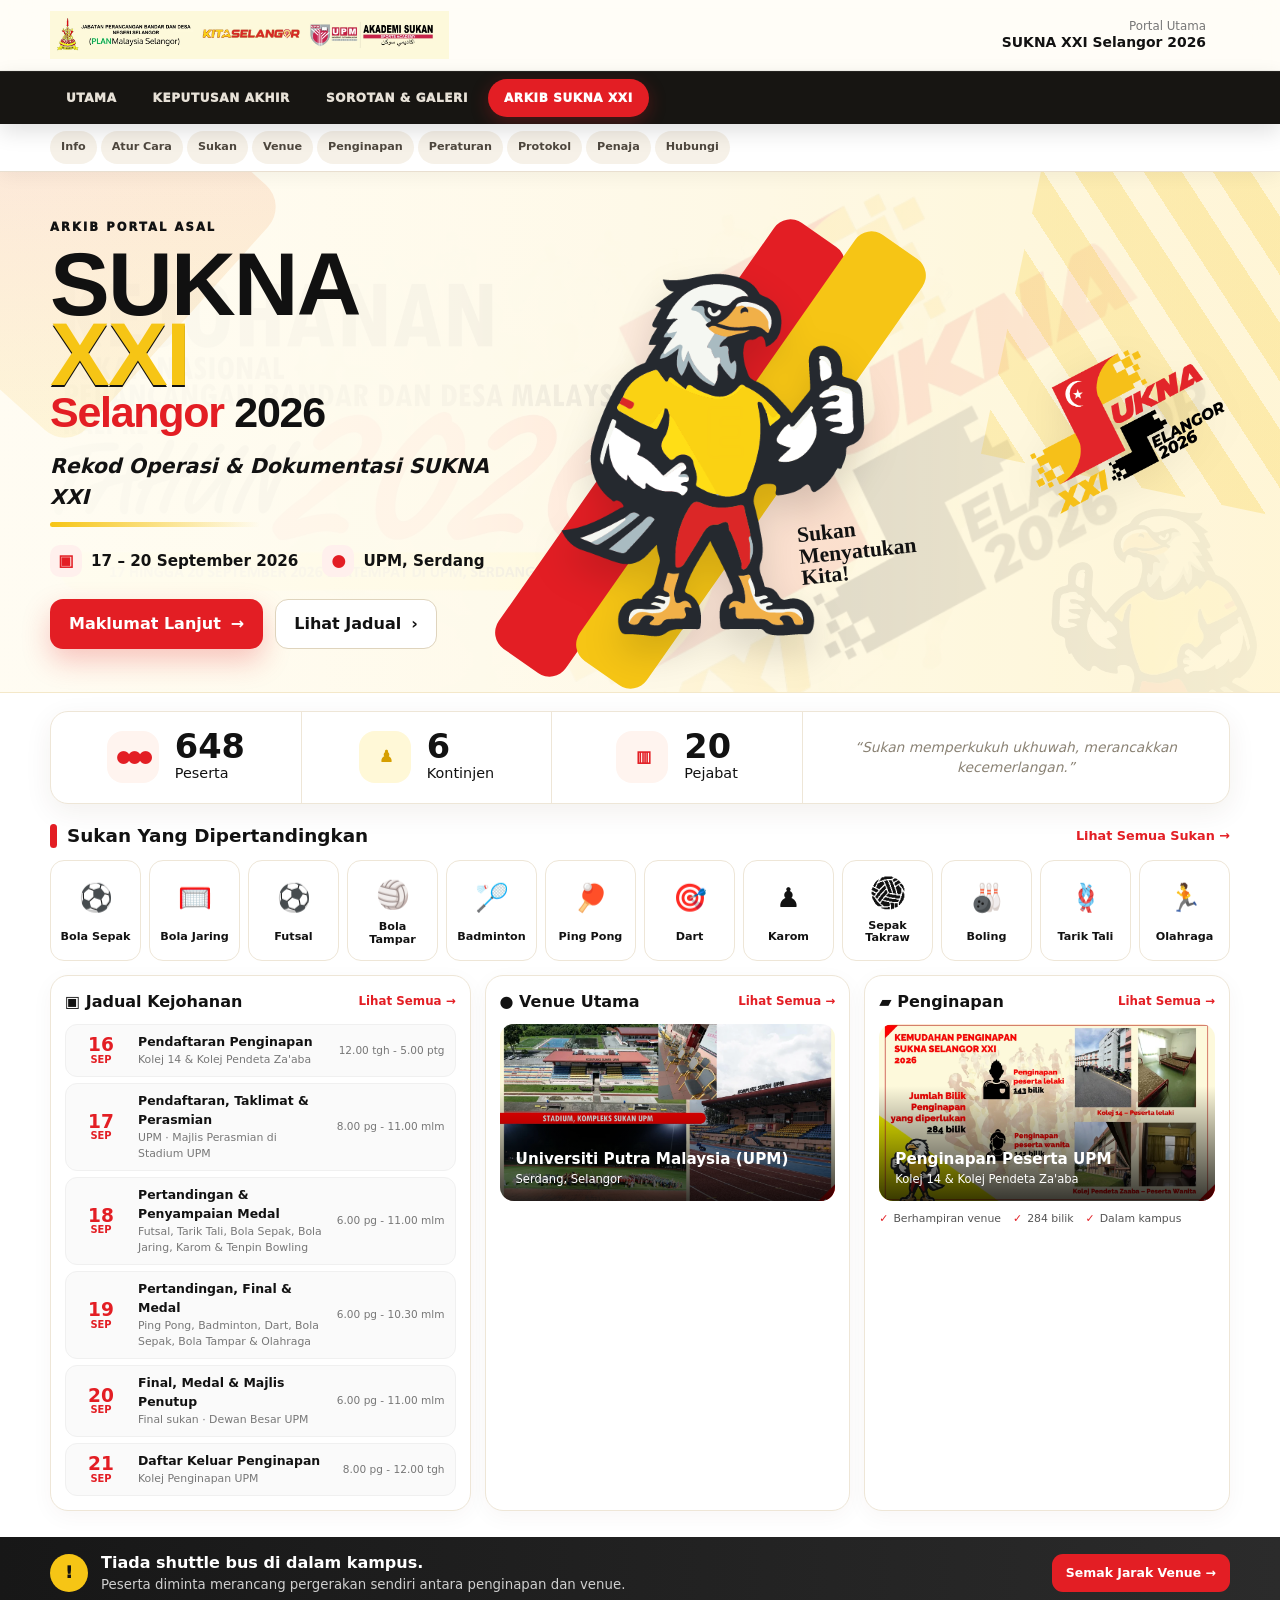
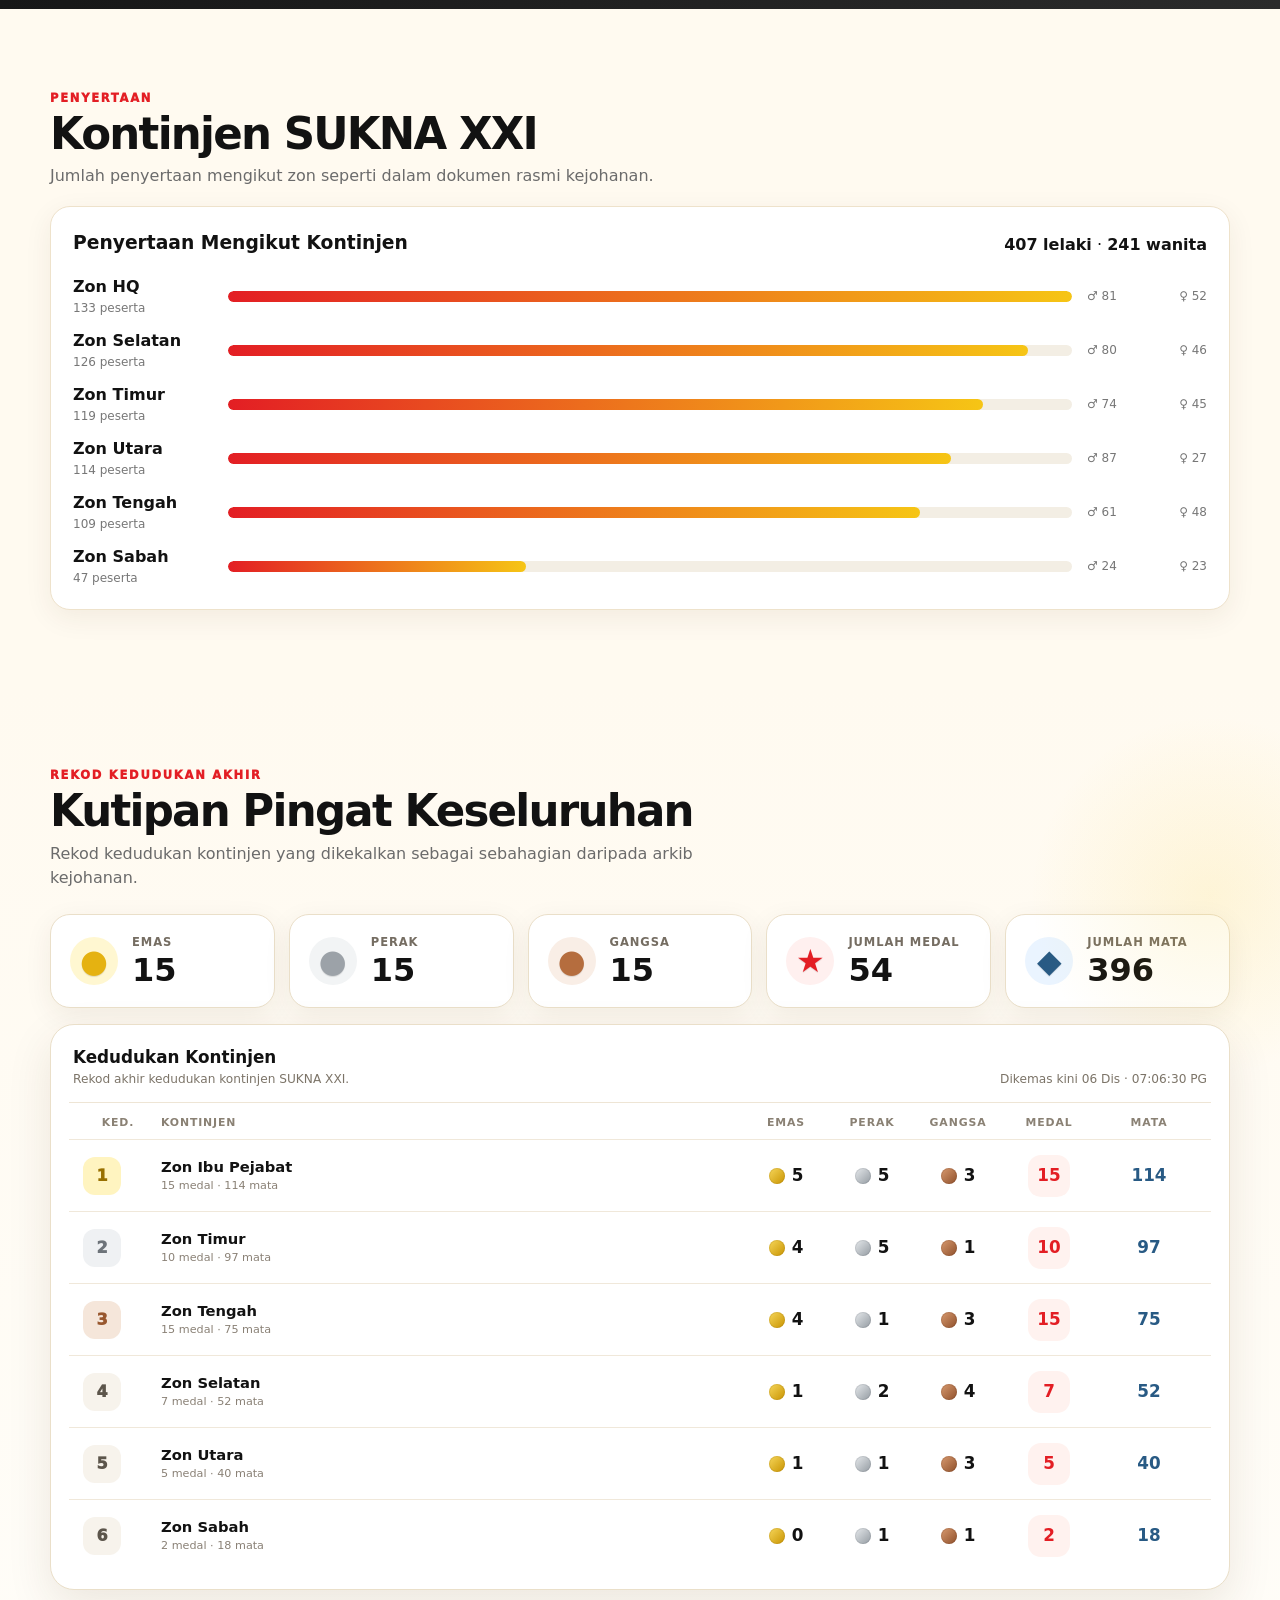
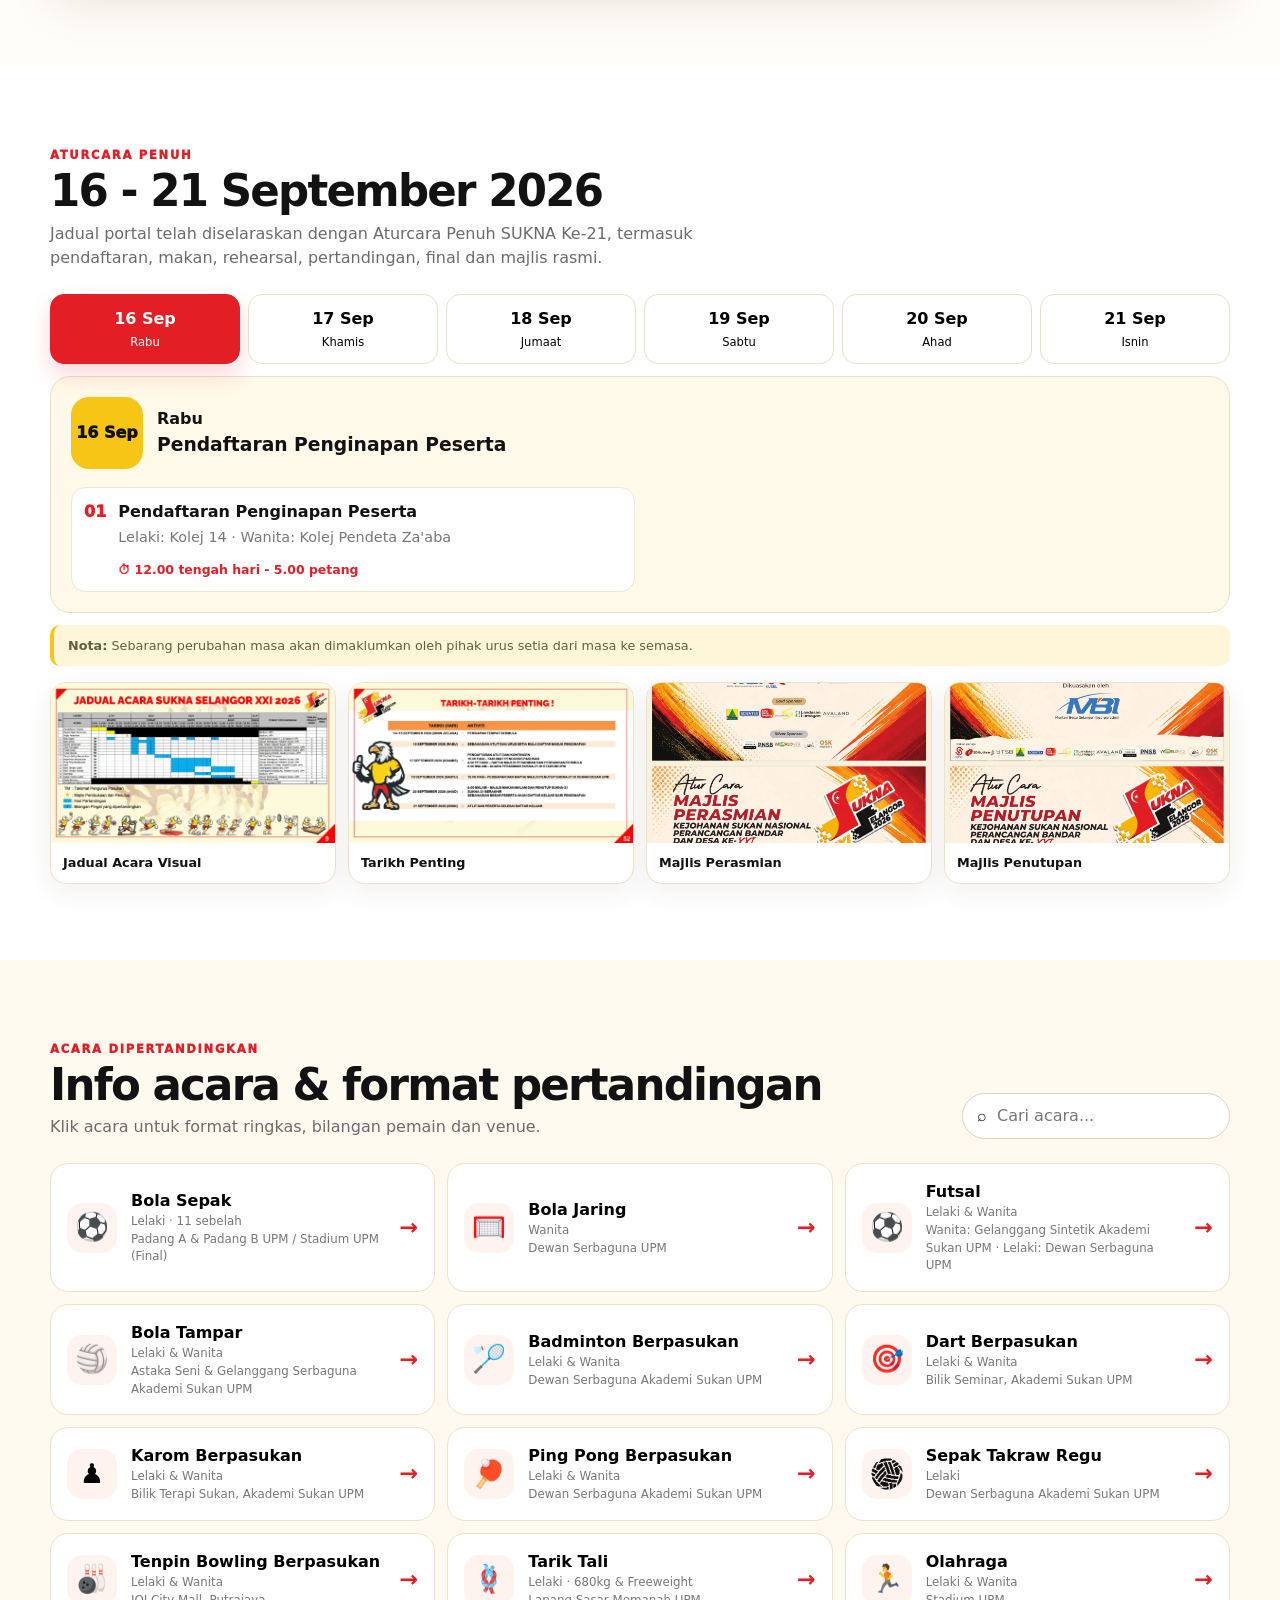
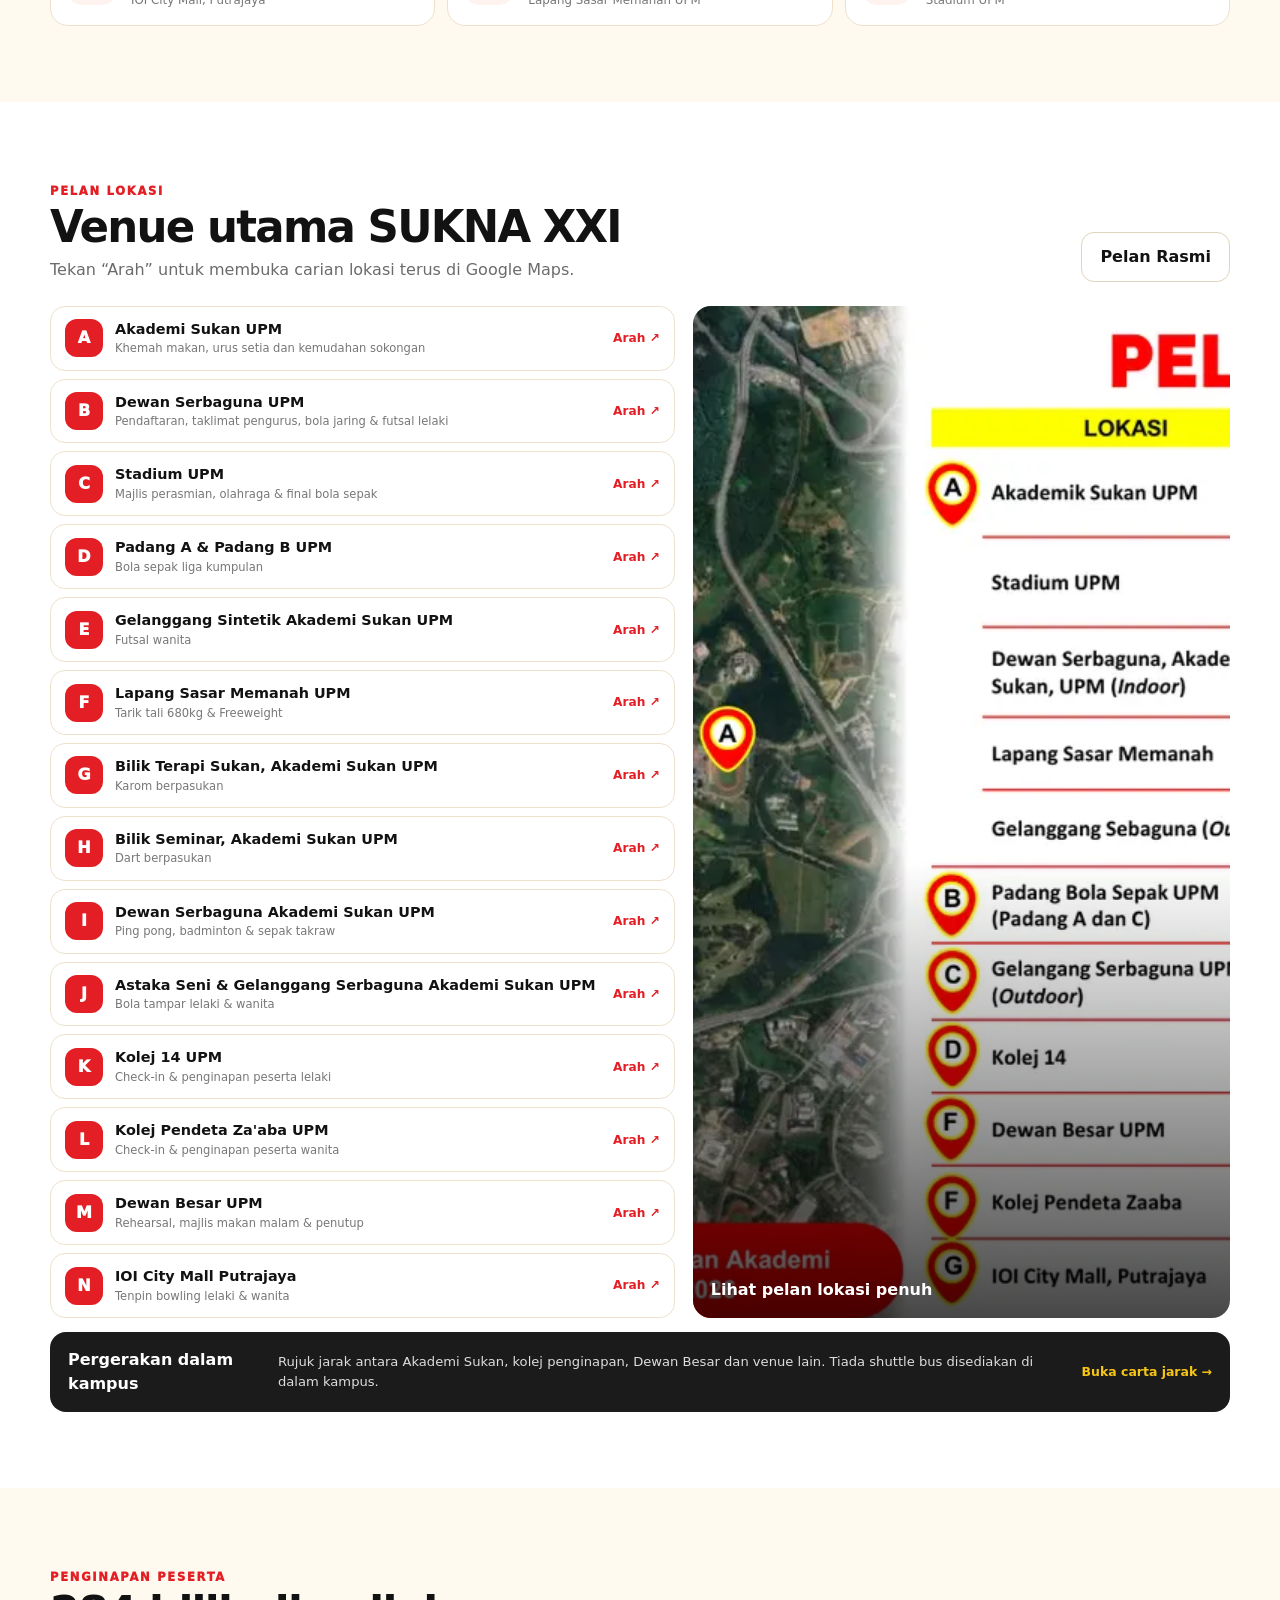
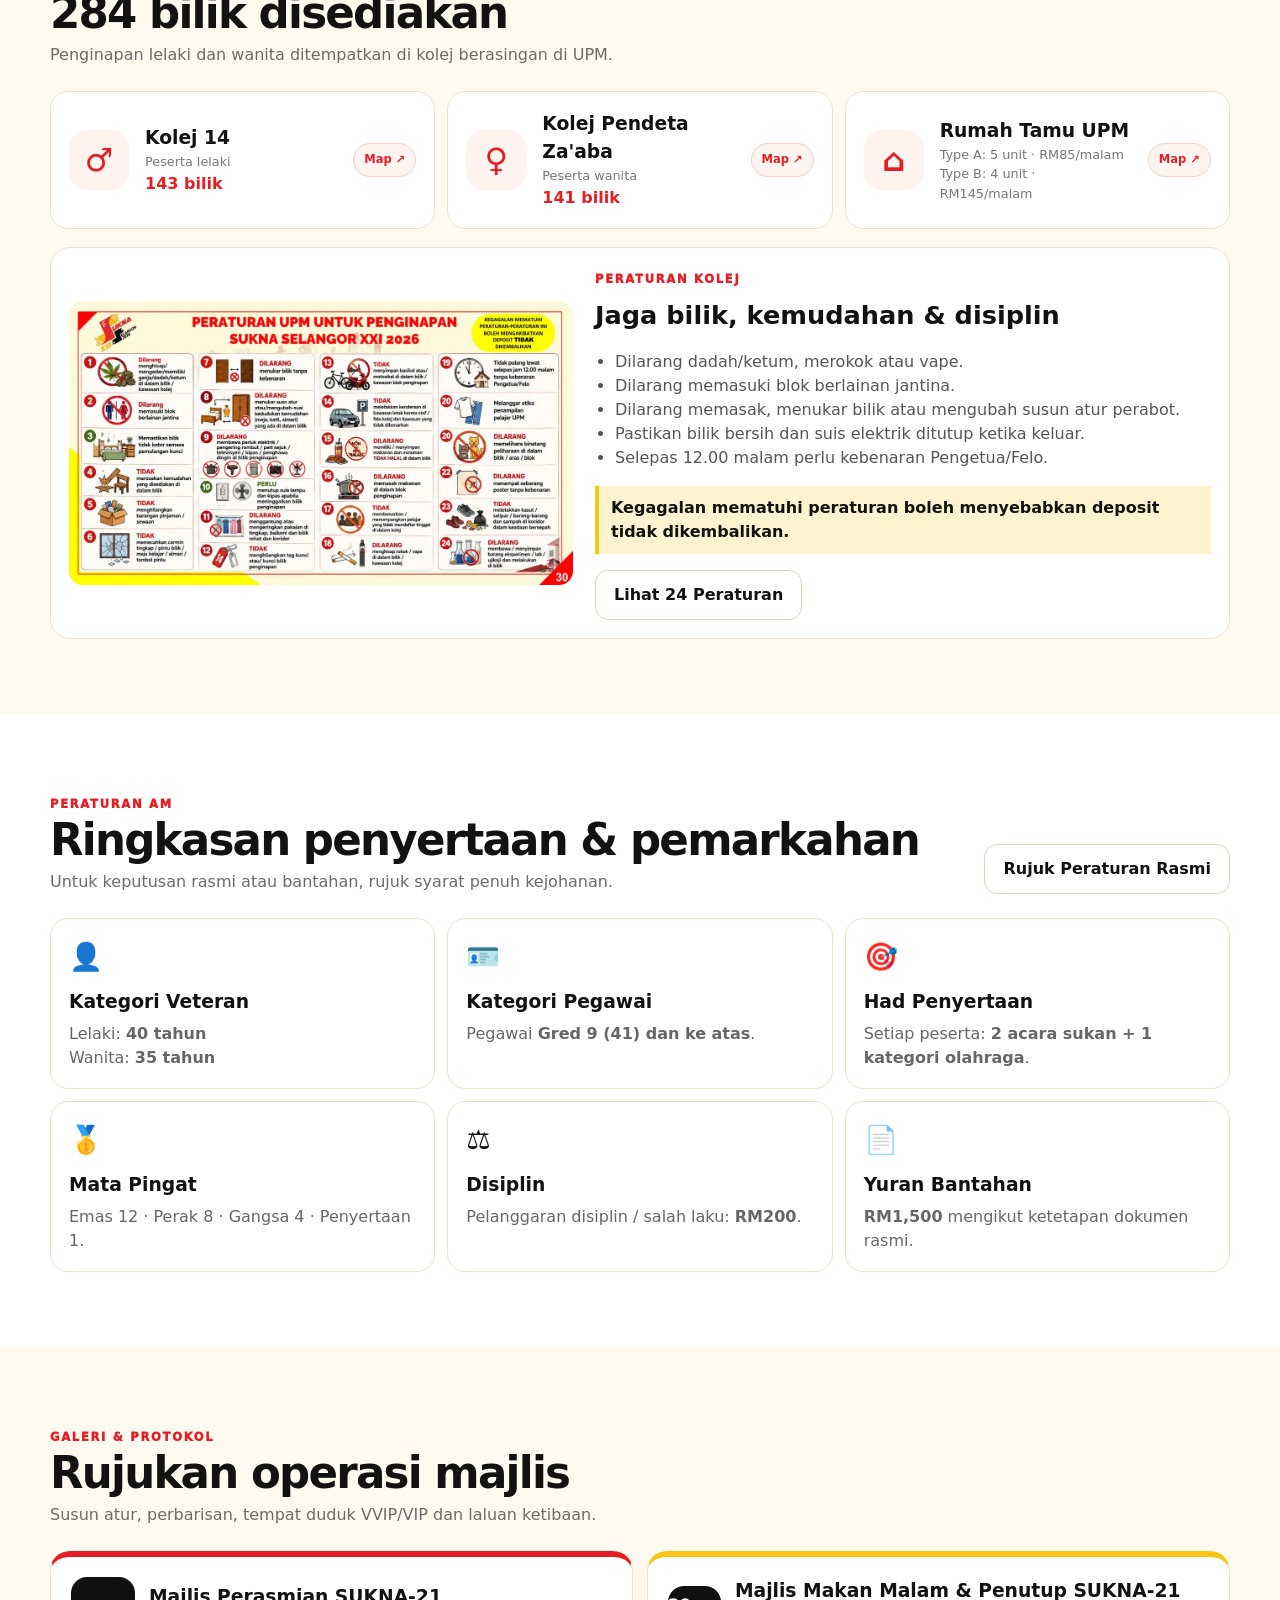
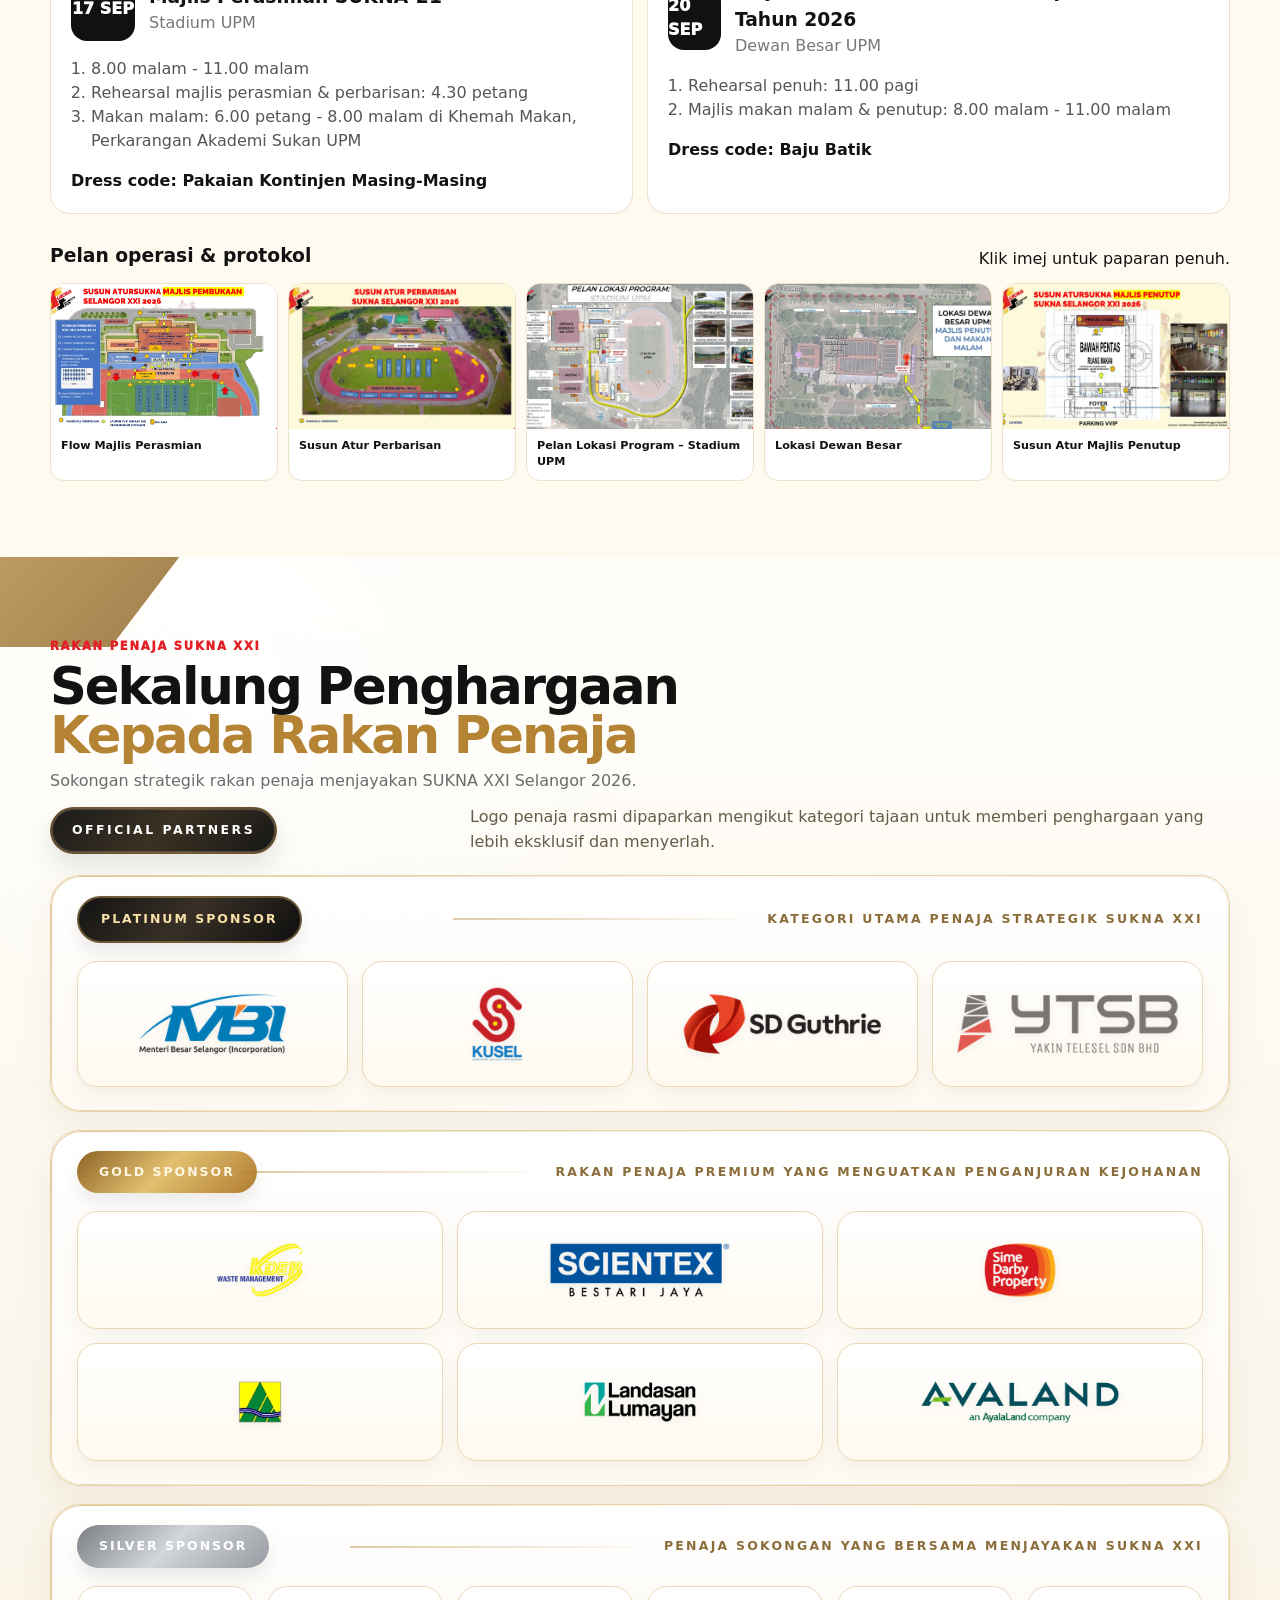
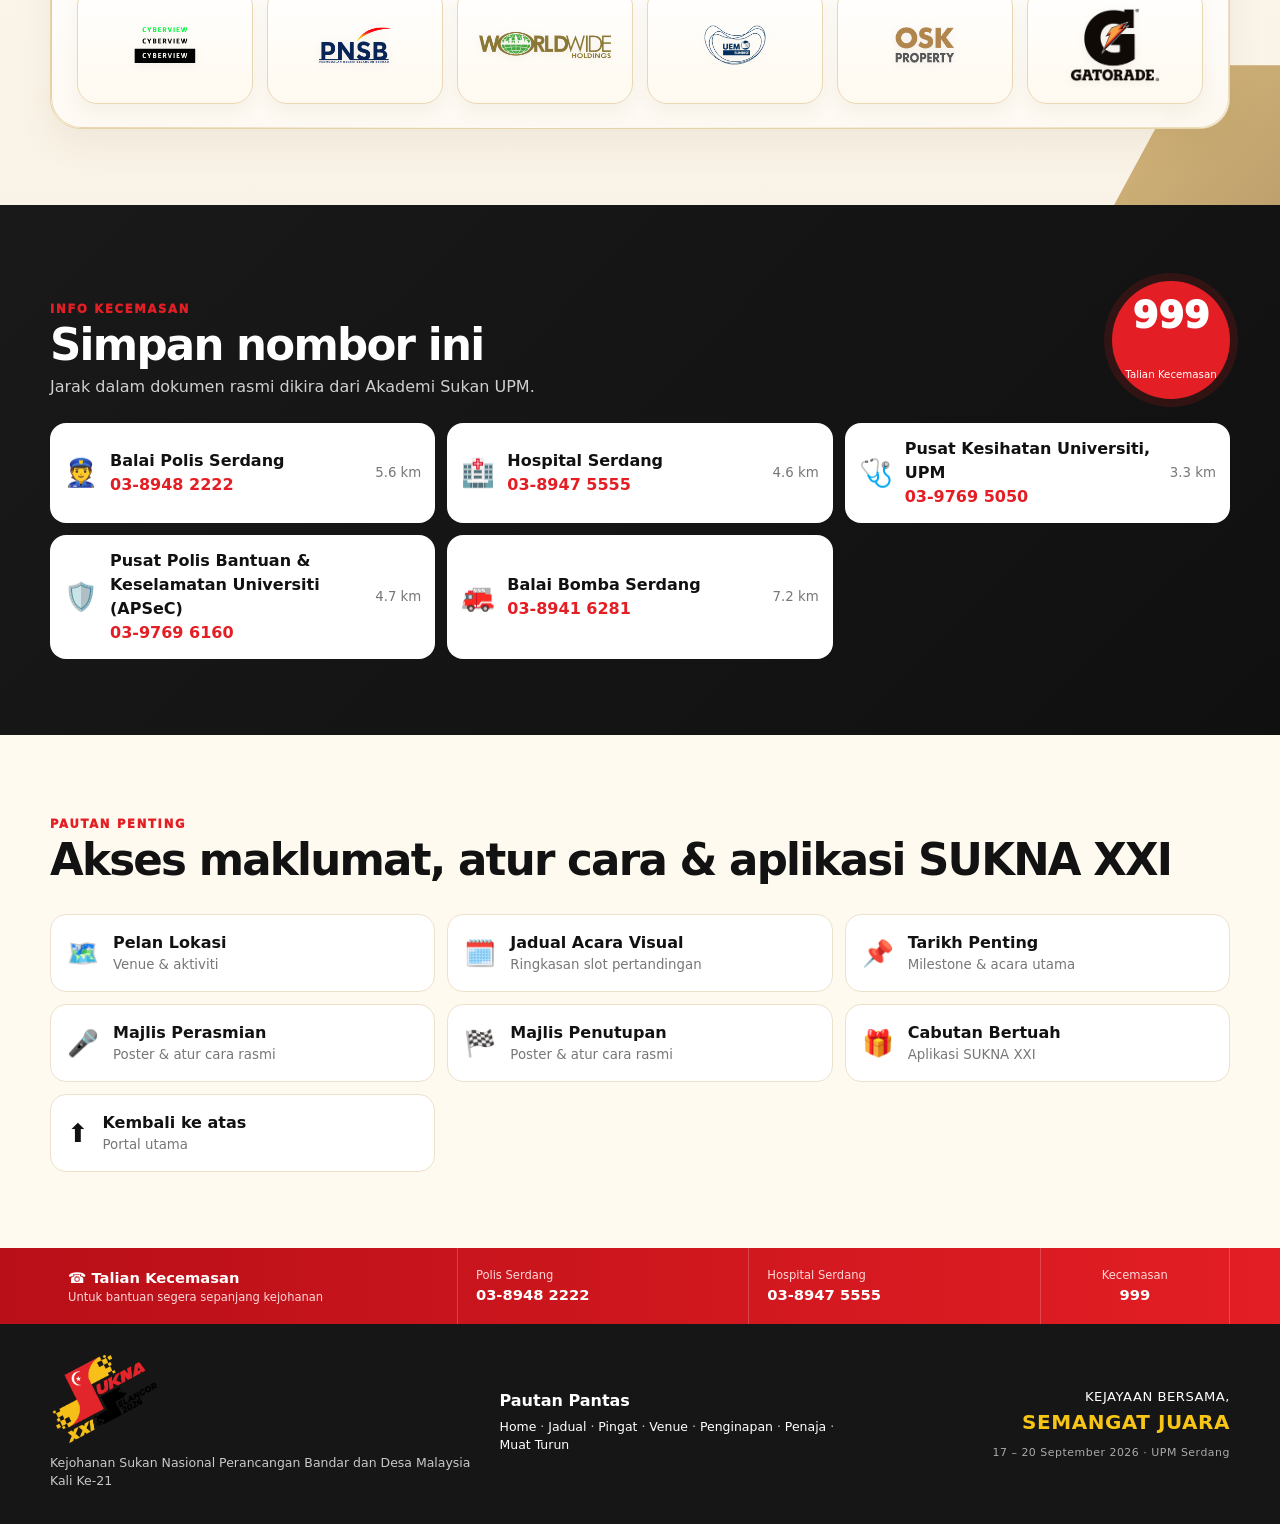
==== commit 4b7318d0: "Add files via upload" ====
--- a/archive.html
+++ b/archive.html
@@ -6,9 +6,9 @@
   <meta name="theme-color" content="#e31e24" />
   <meta name="description" content="Portal Rasmi SUKNA XXI Selangor 2026 - jadual, lokasi, acara, penginapan, peraturan dan maklumat kecemasan." />
   <title>Arkib SUKNA XXI Selangor 2026</title>
-  <link rel="manifest" href="manifest.webmanifest?v=20260923-postevent-v36" />
+  <link rel="manifest" href="manifest.webmanifest?v=20260923-gallery-by-sport-v37" />
   <link rel="icon" href="assets/mascot.webp" type="image/webp" />
-  <link rel="stylesheet" href="css/style.css?v=20260923-postevent-v36" />
+  <link rel="stylesheet" href="css/style.css?v=20260923-gallery-by-sport-v37" />
 </head>
 <body class="archive-page">
   <a class="skip-link" href="#main">Langkau ke kandungan</a>
@@ -387,7 +387,7 @@
   </div>
 
   <script>window.SUKNA_ARCHIVE_MODE=true;</script>
-  <script src="js/data.js?v=20260923-postevent-v36"></script>
-  <script src="js/app.js?v=20260923-postevent-v36"></script>
+  <script src="js/data.js?v=20260923-gallery-by-sport-v37"></script>
+  <script src="js/app.js?v=20260923-gallery-by-sport-v37"></script>
 </body>
 </html>
--- a/css/style.css
+++ b/css/style.css
@@ -305,3 +305,59 @@
   .post-hero-actions{display:grid;grid-template-columns:1fr 1fr}.post-hero-actions .btn{padding-inline:10px}
   .gallery-sport-grid{grid-template-columns:1fr}
 }
+
+
+/* =========================================================
+   v37 - Galeri disusun mengikut acara sukan
+   ========================================================= */
+.gallery-index{
+  display:flex;gap:8px;overflow-x:auto;scrollbar-width:none;
+  padding:3px 0 16px;margin-bottom:6px
+}
+.gallery-index::-webkit-scrollbar{display:none}
+.gallery-index a{
+  flex:0 0 auto;padding:9px 12px;border-radius:999px;
+  background:#fff;border:1px solid #eadfc9;color:#574f45;
+  font-size:.68rem;font-weight:900;white-space:nowrap
+}
+.gallery-index a:hover{border-color:#d7b875;background:#fff8e9;color:#b11c20}
+.sport-gallery-grid{display:grid;grid-template-columns:repeat(3,1fr);gap:16px}
+.sport-gallery-card{
+  background:#fff;border:1px solid #eadfc9;border-radius:22px;
+  padding:18px;box-shadow:var(--shadow-soft);scroll-margin-top:90px
+}
+.sport-gallery-head{display:flex;align-items:center;gap:13px;padding-bottom:14px;border-bottom:1px solid #eee4d6}
+.sport-gallery-icon{
+  width:52px;height:52px;border-radius:16px;display:grid;place-items:center;
+  background:#fff6df;font-size:1.8rem;flex:0 0 auto
+}
+.sport-gallery-head small{display:block;font-size:.58rem;font-weight:950;letter-spacing:.08em;color:var(--red)}
+.sport-gallery-head h3{margin:3px 0 0;font-size:1rem;line-height:1.2}
+.sport-gallery-links{display:grid;gap:8px;padding-top:12px}
+.album-link-btn{
+  display:flex;align-items:center;justify-content:space-between;gap:12px;
+  padding:10px 11px;border-radius:12px;background:#faf7f1;border:1px solid #efe5d7;
+  color:#50483e
+}
+.album-link-btn span{font-size:.72rem}.album-link-btn b{font-size:.65rem;color:var(--red);white-space:nowrap}
+.album-link-btn:hover{background:#fff3d8;border-color:#e4c98e}
+.medal-album-grid{display:grid;grid-template-columns:repeat(4,1fr);gap:13px}
+.medal-album-card{
+  background:#fff;border:1px solid #eadfc9;border-radius:18px;padding:16px;
+  display:grid;grid-template-columns:46px 1fr auto;align-items:center;gap:10px;
+  box-shadow:var(--shadow-soft)
+}
+.medal-album-card>span{
+  width:44px;height:44px;border-radius:14px;display:grid;place-items:center;
+  background:#fff5dc;font-size:1.45rem
+}
+.medal-album-card div{display:grid}.medal-album-card small{font-size:.56rem;color:#8b8175;font-weight:900}.medal-album-card b{font-size:.78rem;margin-top:2px}
+.medal-album-card em{font-style:normal;color:var(--red);font-weight:950}
+@media(max-width:980px){
+  .sport-gallery-grid{grid-template-columns:repeat(2,1fr)}
+  .medal-album-grid{grid-template-columns:repeat(2,1fr)}
+}
+@media(max-width:620px){
+  .sport-gallery-grid{grid-template-columns:1fr}
+  .medal-album-grid{grid-template-columns:1fr}
+}
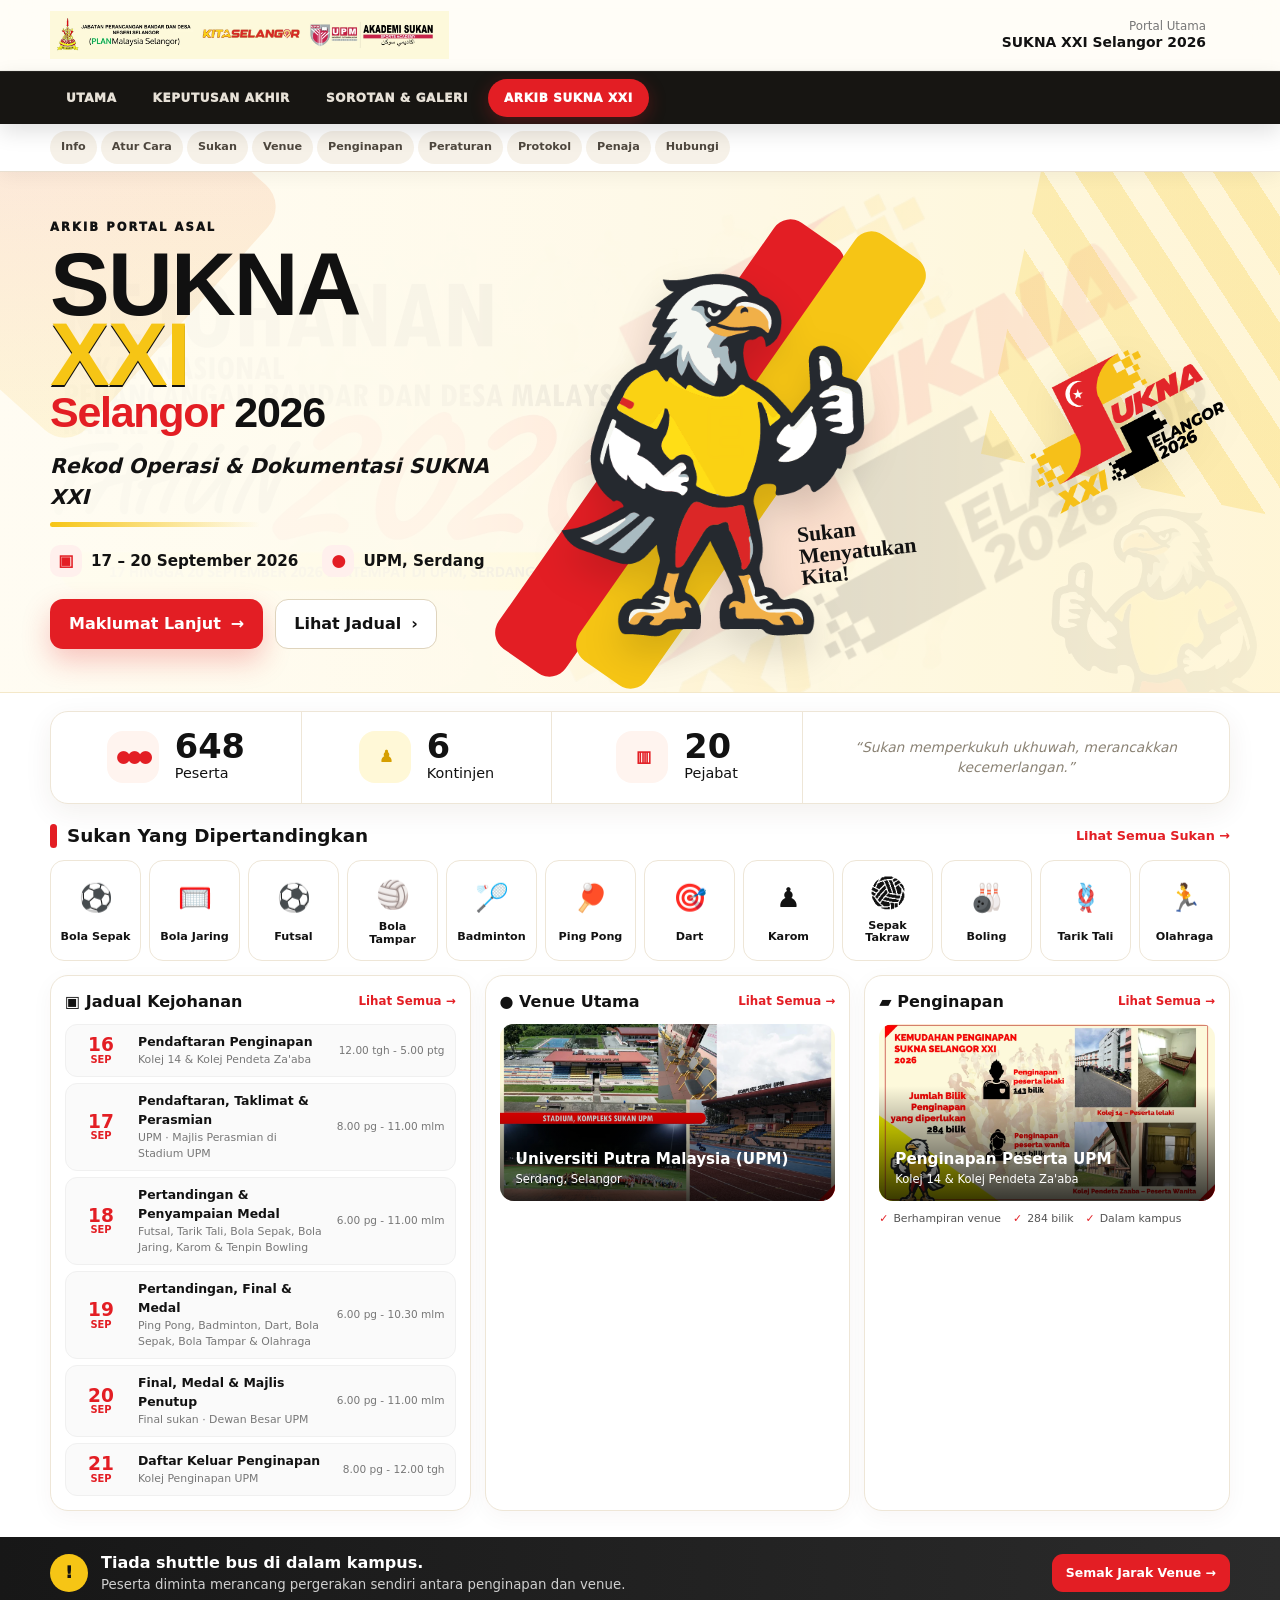
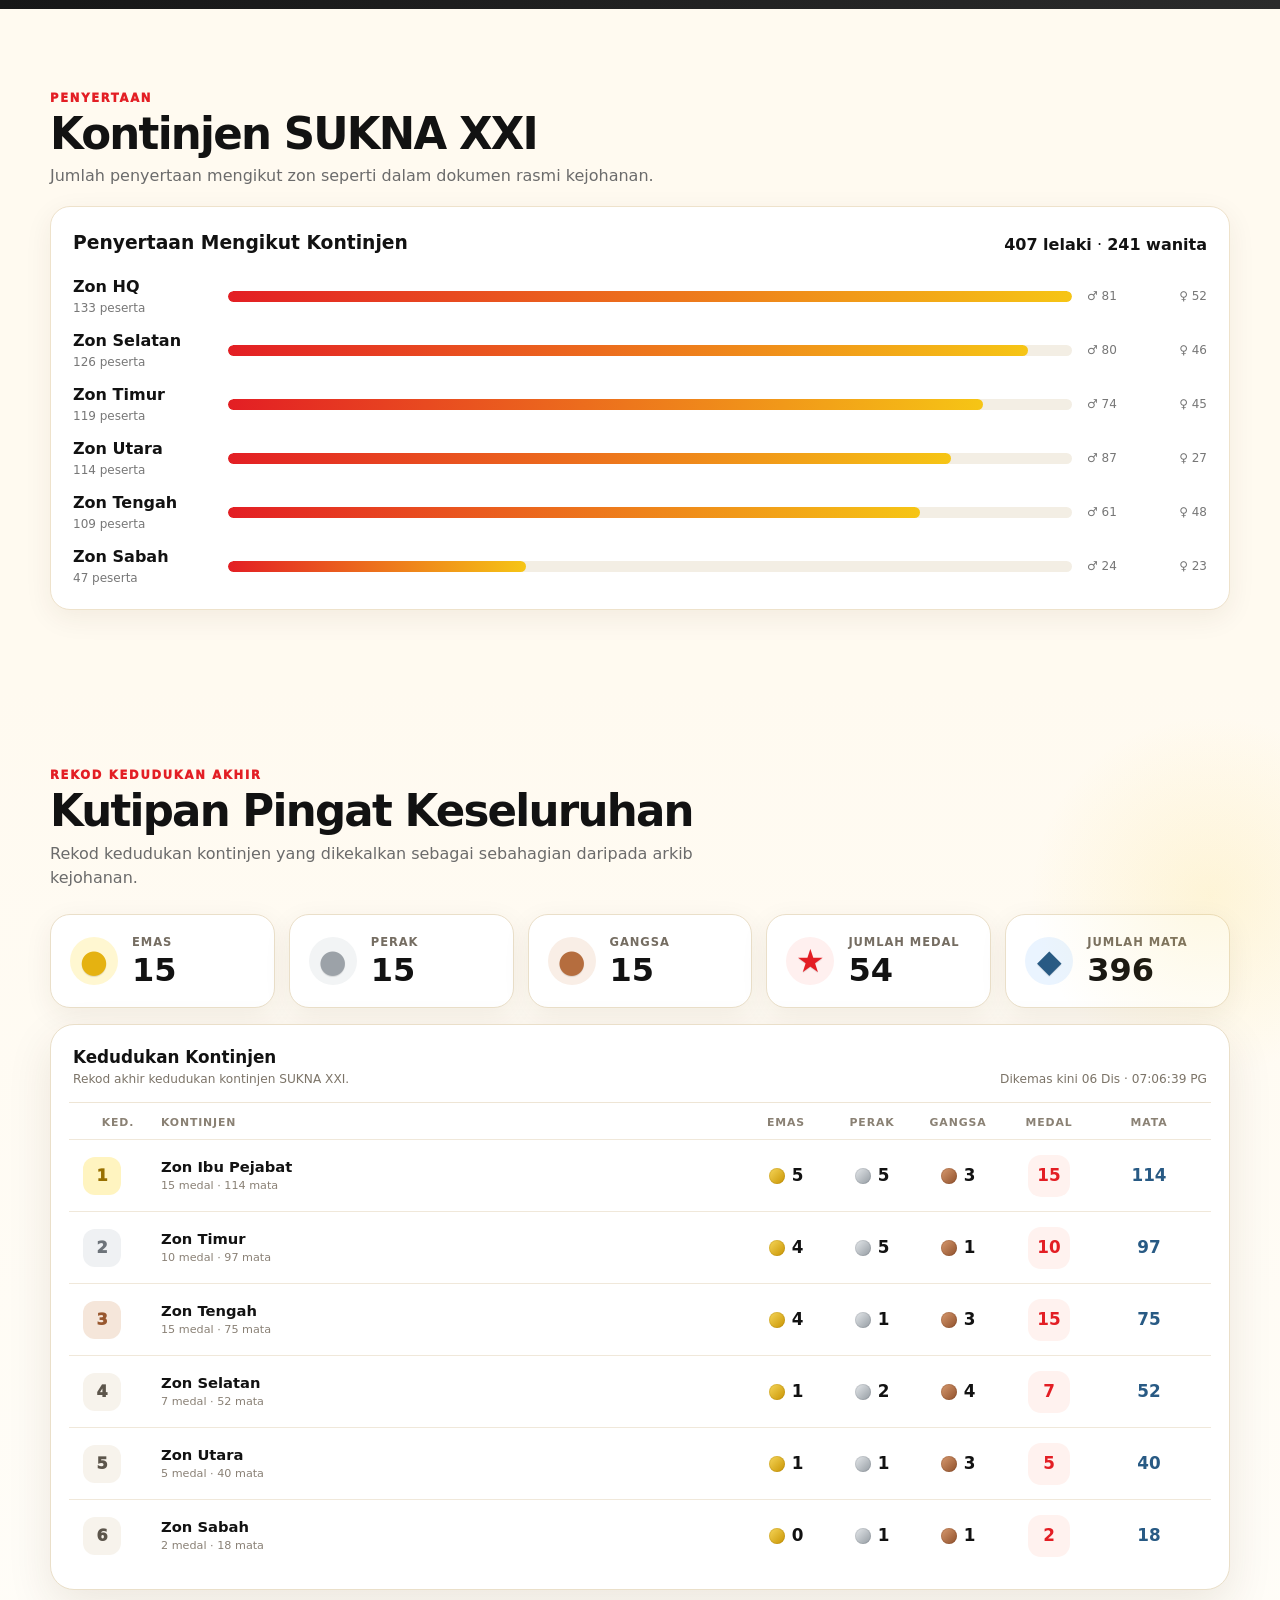
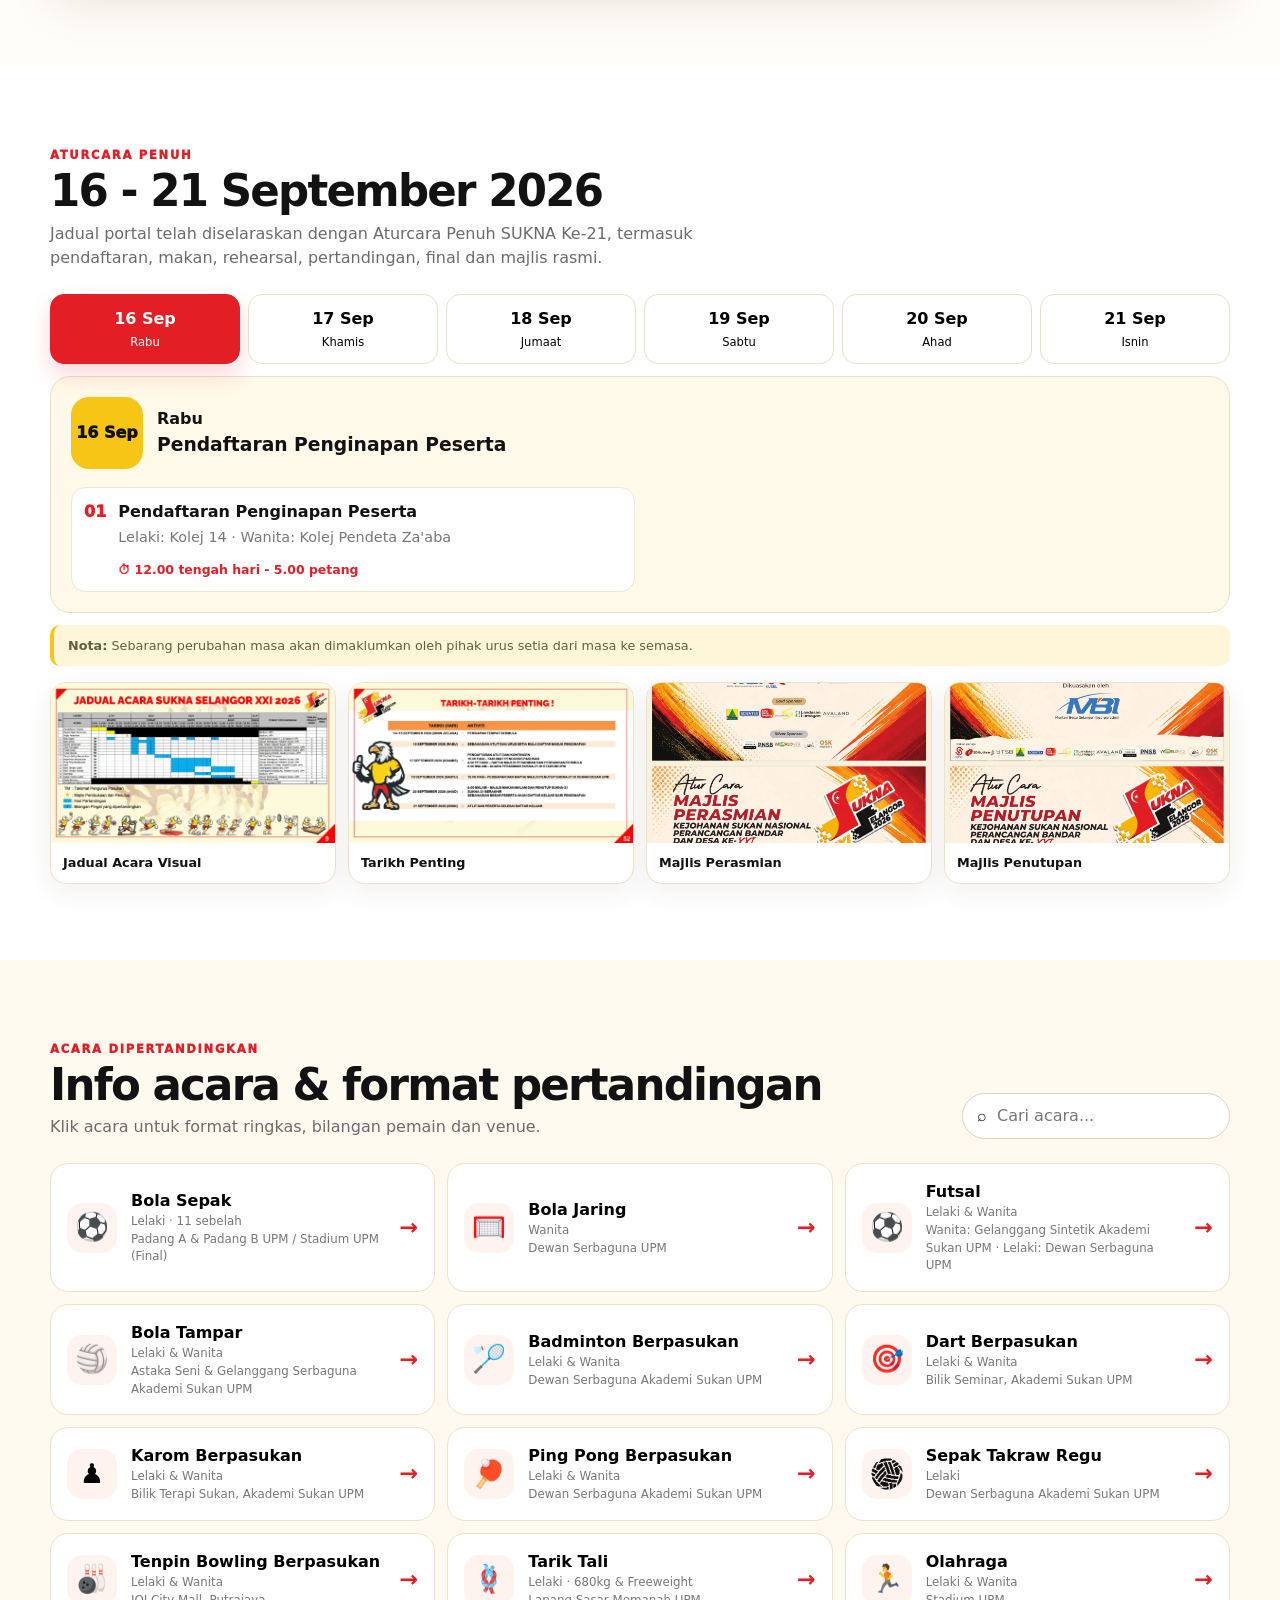
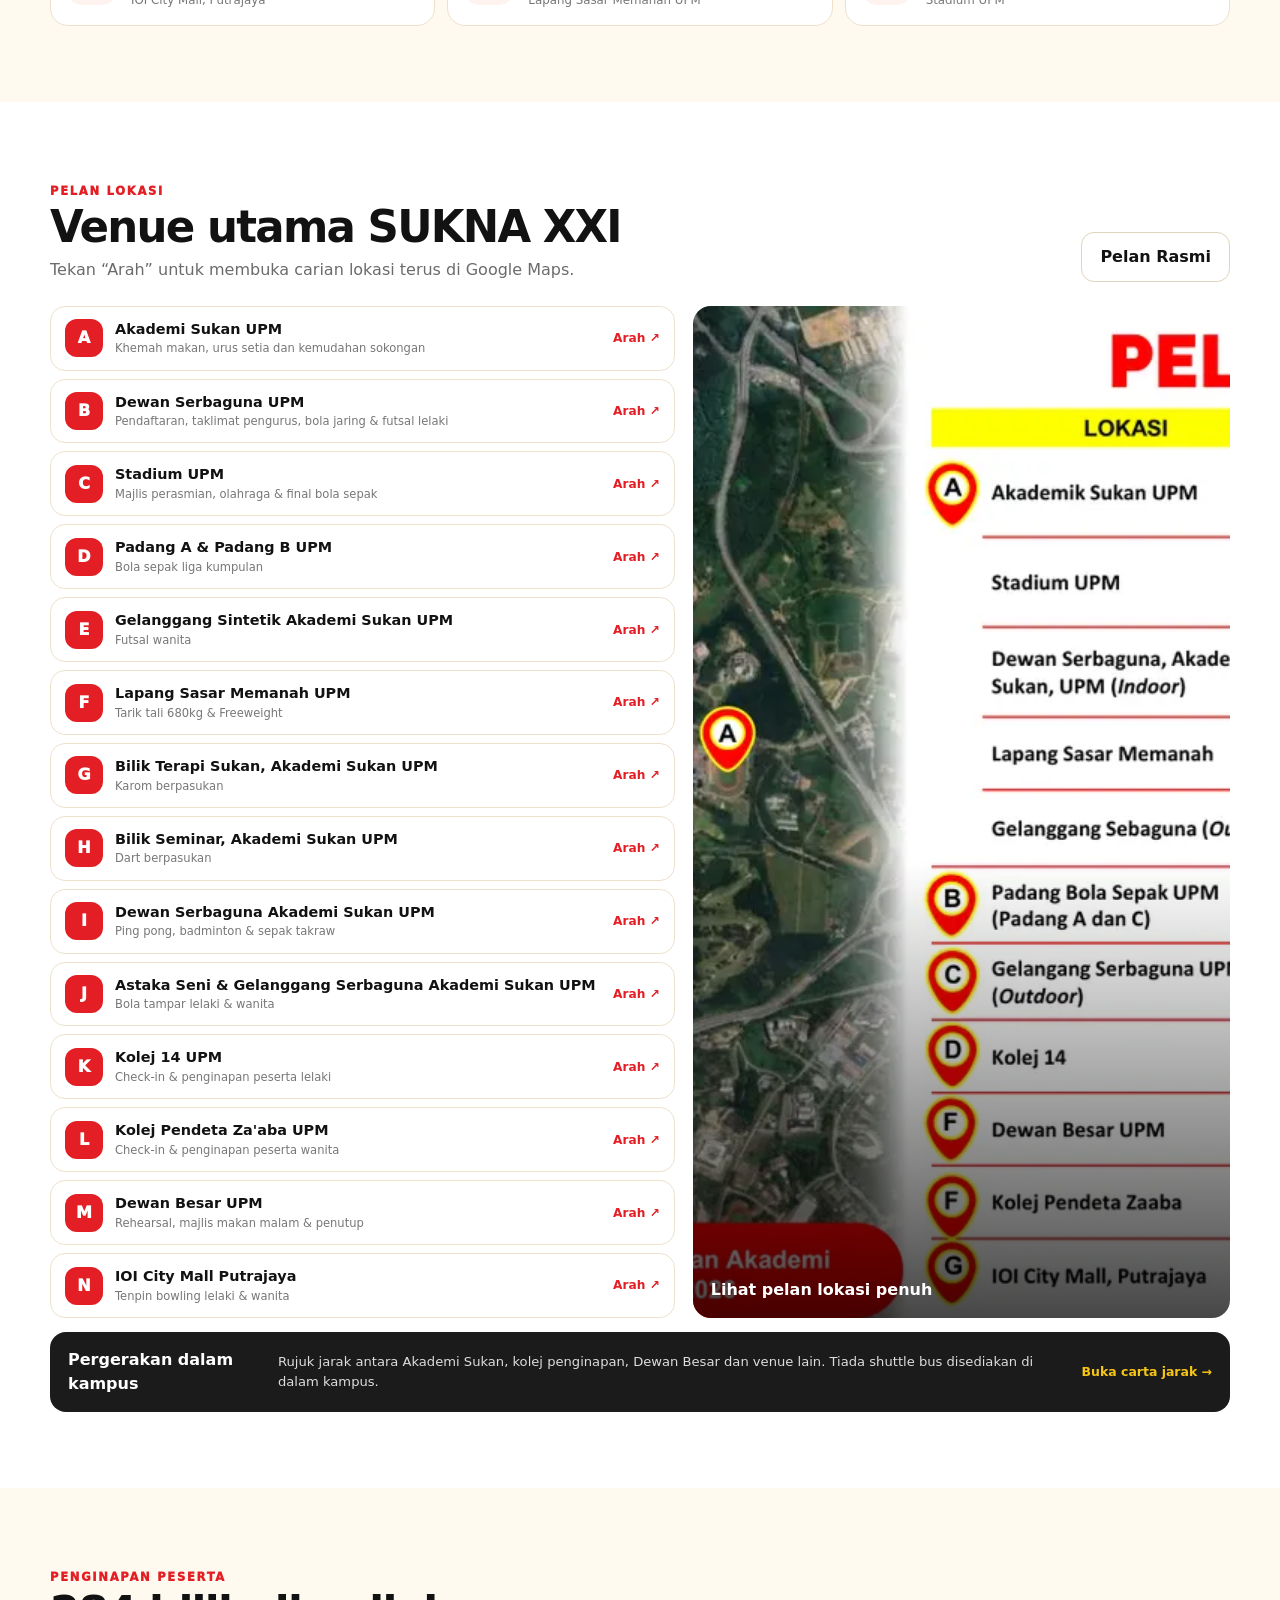
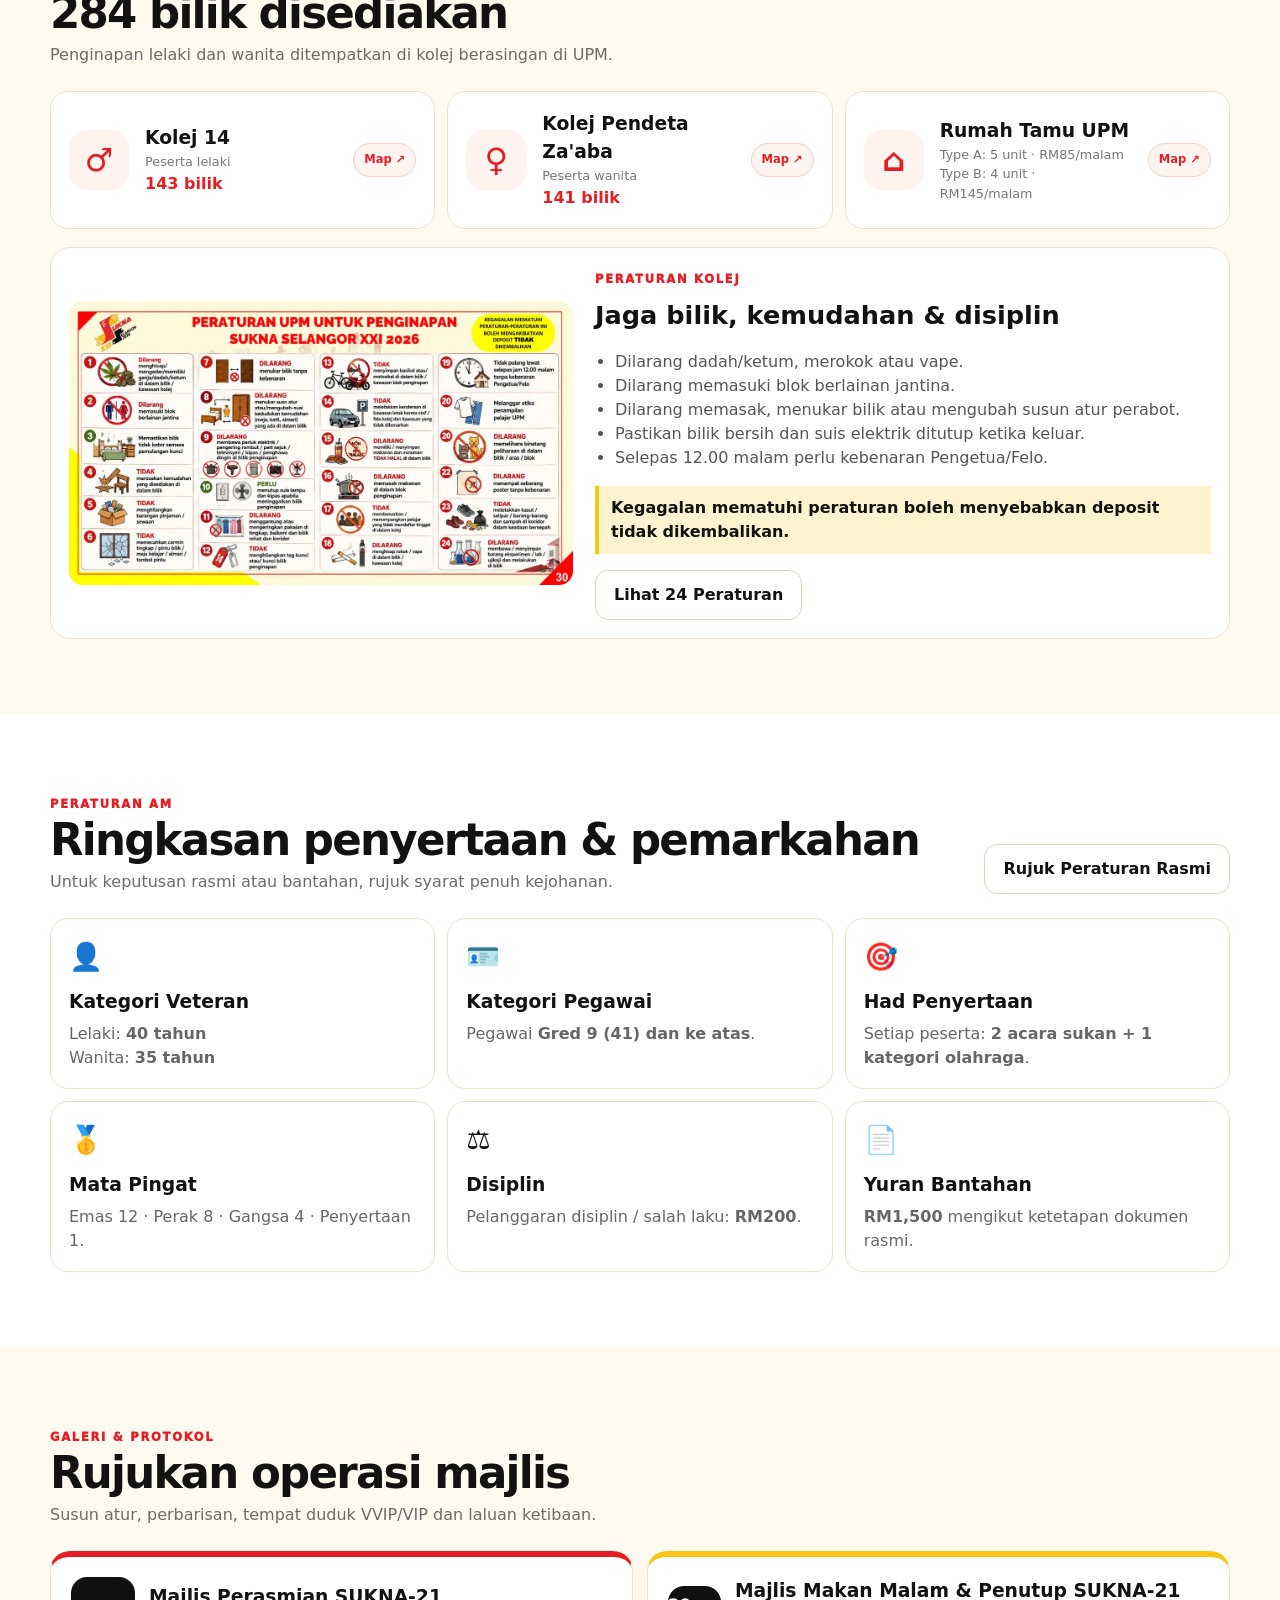
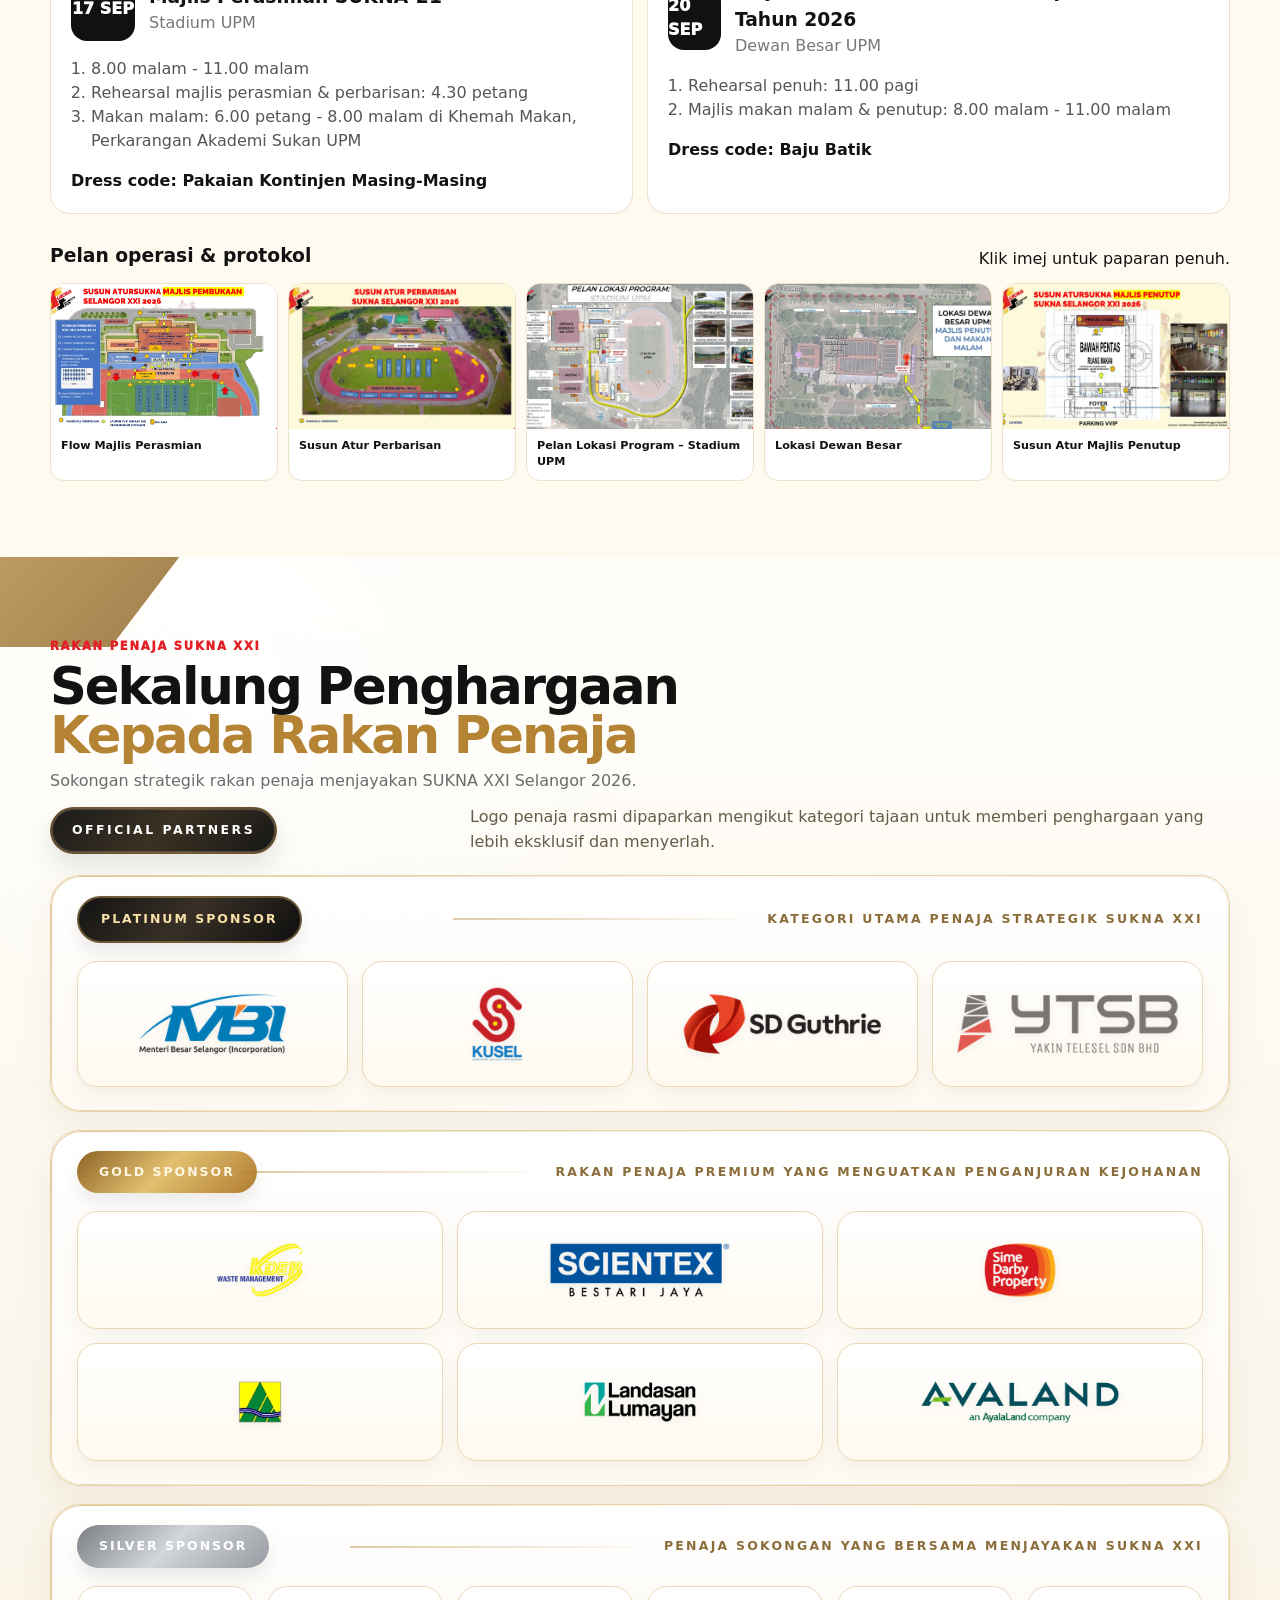
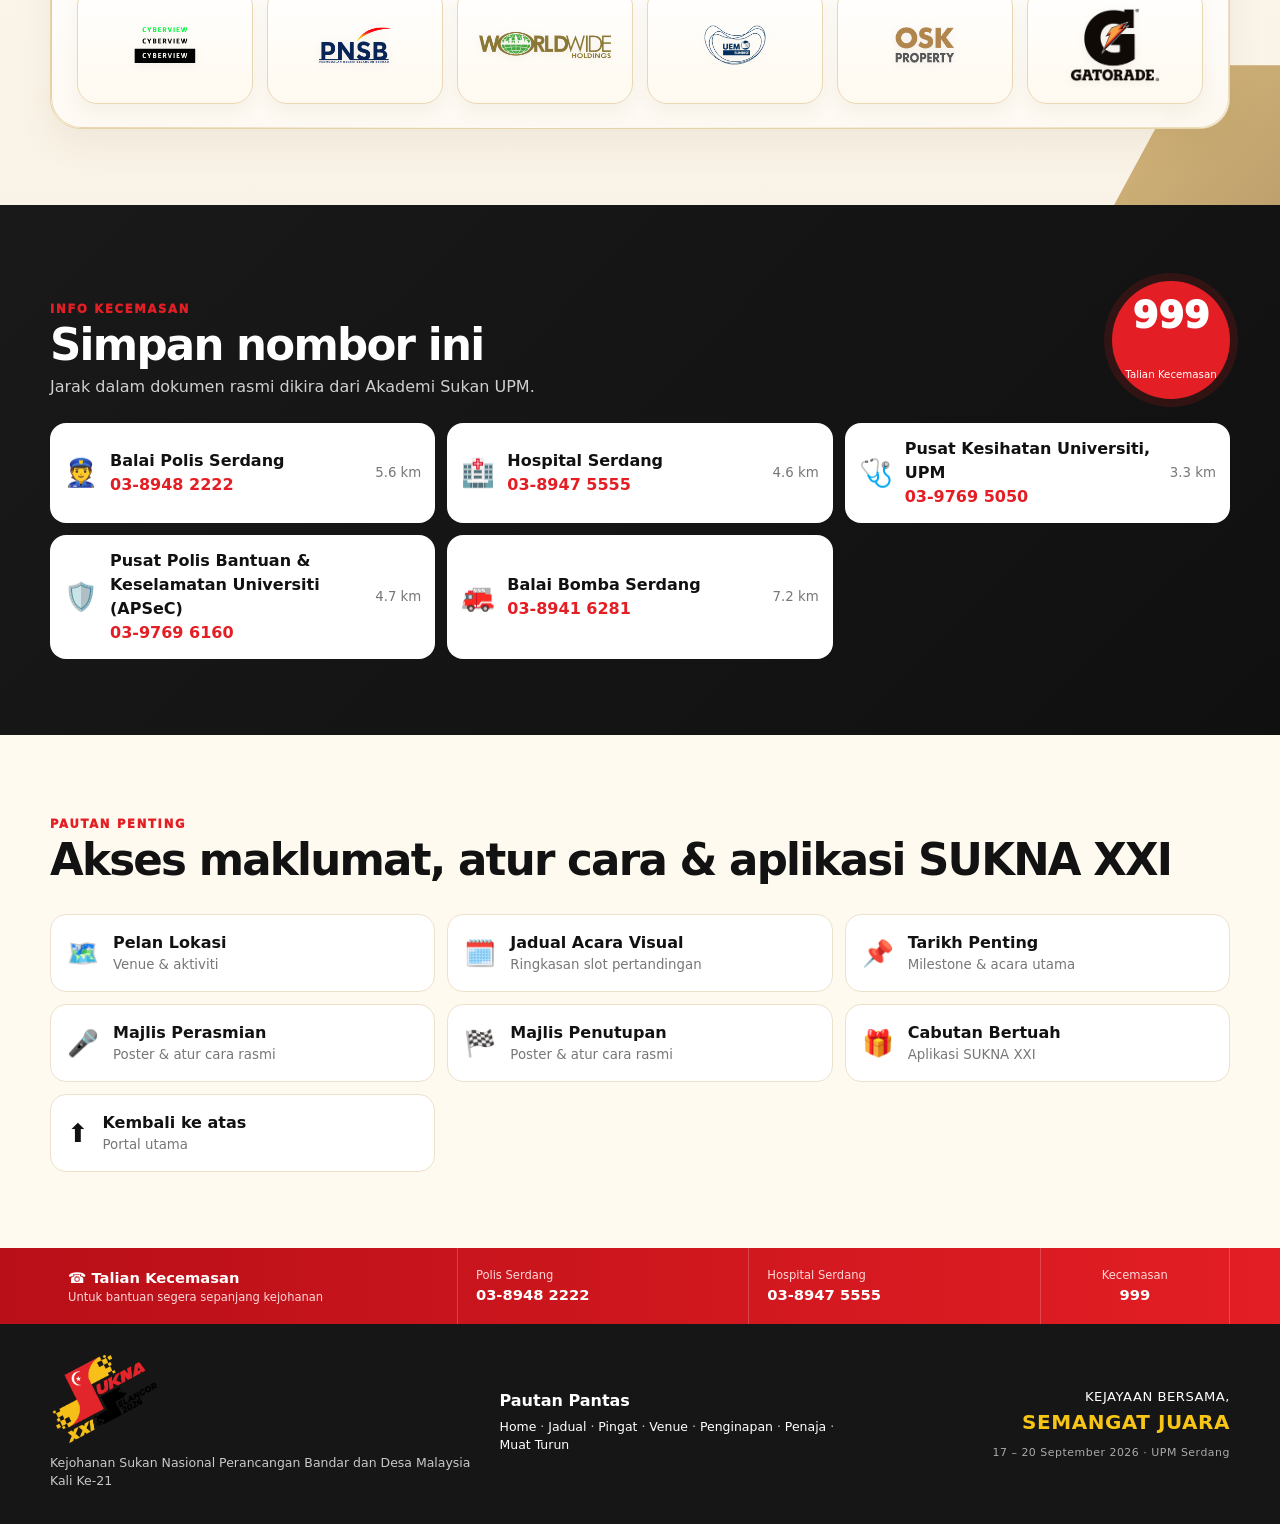
==== commit 181b0e72: "Add files via upload" ====
--- a/archive.html
+++ b/archive.html
@@ -6,9 +6,9 @@
   <meta name="theme-color" content="#e31e24" />
   <meta name="description" content="Portal Rasmi SUKNA XXI Selangor 2026 - jadual, lokasi, acara, penginapan, peraturan dan maklumat kecemasan." />
   <title>Arkib SUKNA XXI Selangor 2026</title>
-  <link rel="manifest" href="manifest.webmanifest?v=20260923-gallery-by-sport-v37" />
+  <link rel="manifest" href="manifest.webmanifest?v=20260923-parade-poster-v39" />
   <link rel="icon" href="assets/mascot.webp" type="image/webp" />
-  <link rel="stylesheet" href="css/style.css?v=20260923-gallery-by-sport-v37" />
+  <link rel="stylesheet" href="css/style.css?v=20260923-parade-poster-v39" />
 </head>
 <body class="archive-page">
   <a class="skip-link" href="#main">Langkau ke kandungan</a>
@@ -387,7 +387,7 @@
   </div>
 
   <script>window.SUKNA_ARCHIVE_MODE=true;</script>
-  <script src="js/data.js?v=20260923-gallery-by-sport-v37"></script>
-  <script src="js/app.js?v=20260923-gallery-by-sport-v37"></script>
+  <script src="js/data.js?v=20260923-parade-poster-v39"></script>
+  <script src="js/app.js?v=20260923-parade-poster-v39"></script>
 </body>
 </html>
--- a/css/style.css
+++ b/css/style.css
@@ -205,7 +205,7 @@
 .final-rank-medals small,.final-rank-points small{font-size:.58rem;color:#8a8174;text-transform:uppercase;letter-spacing:.06em}
 .final-rank-points{color:var(--red)}
 
-.award-layout{display:grid;grid-template-columns:1.1fr 1fr .7fr;gap:18px}
+.award-layout{display:grid;grid-template-columns:1.05fr 1fr 1fr;gap:18px}
 .award-feature,.award-simple{background:#fff;border:1px solid #eadfc9;border-radius:24px;overflow:hidden;box-shadow:var(--shadow-soft)}
 .award-feature img{width:100%;height:290px;object-fit:cover;display:block}
 .award-feature>div{padding:18px}
@@ -361,3 +361,132 @@
   .sport-gallery-grid{grid-template-columns:1fr}
   .medal-album-grid{grid-template-columns:1fr}
 }
+
+
+/* =========================================================
+   v38 - Story & Montaj cards dengan gaya preview
+   ========================================================= */
+.cinema-grid{
+  display:grid;
+  grid-template-columns:1fr 1fr;
+  gap:18px;
+}
+.cinema-card{
+  position:relative;
+  min-height:360px;
+  border-radius:28px;
+  overflow:hidden;
+  display:block;
+  color:#fff;
+  border:1px solid rgba(255,255,255,.14);
+  box-shadow:0 26px 60px rgba(0,0,0,.22);
+  isolation:isolate;
+}
+.cinema-card:hover{transform:translateY(-4px)}
+.cinema-backdrop{
+  position:absolute; inset:0;
+  background-size:cover;
+  background-position:center;
+  transform:scale(1.02);
+}
+.story-backdrop{
+  background-image:url('../assets/official/majlis-perasmian.webp');
+}
+.montaj-backdrop{
+  background-image:url('../assets/postevent/juara-keseluruhan.webp');
+}
+.cinema-overlay{
+  position:absolute; inset:0;
+  background:
+    linear-gradient(180deg,rgba(15,14,12,.22),rgba(15,14,12,.38) 30%,rgba(15,14,12,.88) 100%);
+  z-index:1;
+}
+.cinema-topline{
+  position:absolute; top:18px; left:18px; right:18px;
+  display:flex; gap:8px; flex-wrap:wrap; z-index:3;
+}
+.cinema-chip{
+  display:inline-flex; align-items:center;
+  padding:7px 11px; border-radius:999px;
+  background:rgba(255,255,255,.14);
+  border:1px solid rgba(255,255,255,.18);
+  backdrop-filter:blur(10px);
+  font-size:.63rem; font-weight:950; letter-spacing:.08em;
+  color:#fff;
+}
+.cinema-chip.alt{background:rgba(246,197,21,.18); color:#ffe48a}
+.cinema-play{
+  position:absolute;
+  left:22px; top:96px;
+  width:70px; height:70px; border-radius:24px;
+  display:grid; place-items:center;
+  background:rgba(255,255,255,.12);
+  border:1px solid rgba(255,255,255,.18);
+  backdrop-filter:blur(14px);
+  font-size:2rem; z-index:3;
+  box-shadow:0 10px 30px rgba(0,0,0,.16);
+}
+.cinema-content{
+  position:absolute; left:22px; right:22px; bottom:22px;
+  z-index:3;
+}
+.cinema-content small{
+  display:block;
+  font-size:.64rem;
+  font-weight:950;
+  letter-spacing:.1em;
+  color:#f8d761;
+  margin-bottom:8px;
+}
+.cinema-content h3{
+  margin:0 0 9px;
+  font-size:2rem;
+  line-height:.95;
+  letter-spacing:-.04em;
+  text-shadow:0 5px 18px rgba(0,0,0,.25);
+}
+.cinema-content p{
+  margin:0;
+  max-width:92%;
+  color:#ece6dd;
+  font-size:.88rem;
+  line-height:1.6;
+}
+.cinema-meta{
+  margin-top:16px;
+  display:flex; justify-content:space-between; align-items:center; gap:12px;
+  padding-top:13px;
+  border-top:1px solid rgba(255,255,255,.18);
+}
+.cinema-meta span{
+  color:#d7cfc5;
+  font-size:.68rem;
+  font-weight:700;
+}
+.cinema-meta b{
+  color:#fff;
+  font-size:.72rem;
+  font-weight:950;
+  letter-spacing:.05em;
+}
+@media(max-width:860px){
+  .cinema-grid{grid-template-columns:1fr}
+}
+@media(max-width:520px){
+  .cinema-card{min-height:330px}
+  .cinema-play{
+    top:78px; left:18px;
+    width:58px; height:58px; border-radius:18px; font-size:1.55rem;
+  }
+  .cinema-content{left:18px; right:18px; bottom:18px}
+  .cinema-content h3{font-size:1.65rem}
+  .cinema-content p{max-width:100%; font-size:.82rem}
+  .cinema-meta{flex-direction:column; align-items:flex-start}
+}
+
+
+/* v39 - poster johan perbarisan */
+.parade-card img{object-fit:cover; object-position:center top;}
+.parade-card > div{background:linear-gradient(180deg,#fff,#fff7ea)}
+.album-grid.four-col{}
+@media(min-width:1100px){.album-grid{grid-template-columns:repeat(4,1fr)} .album-card img{height:230px}}
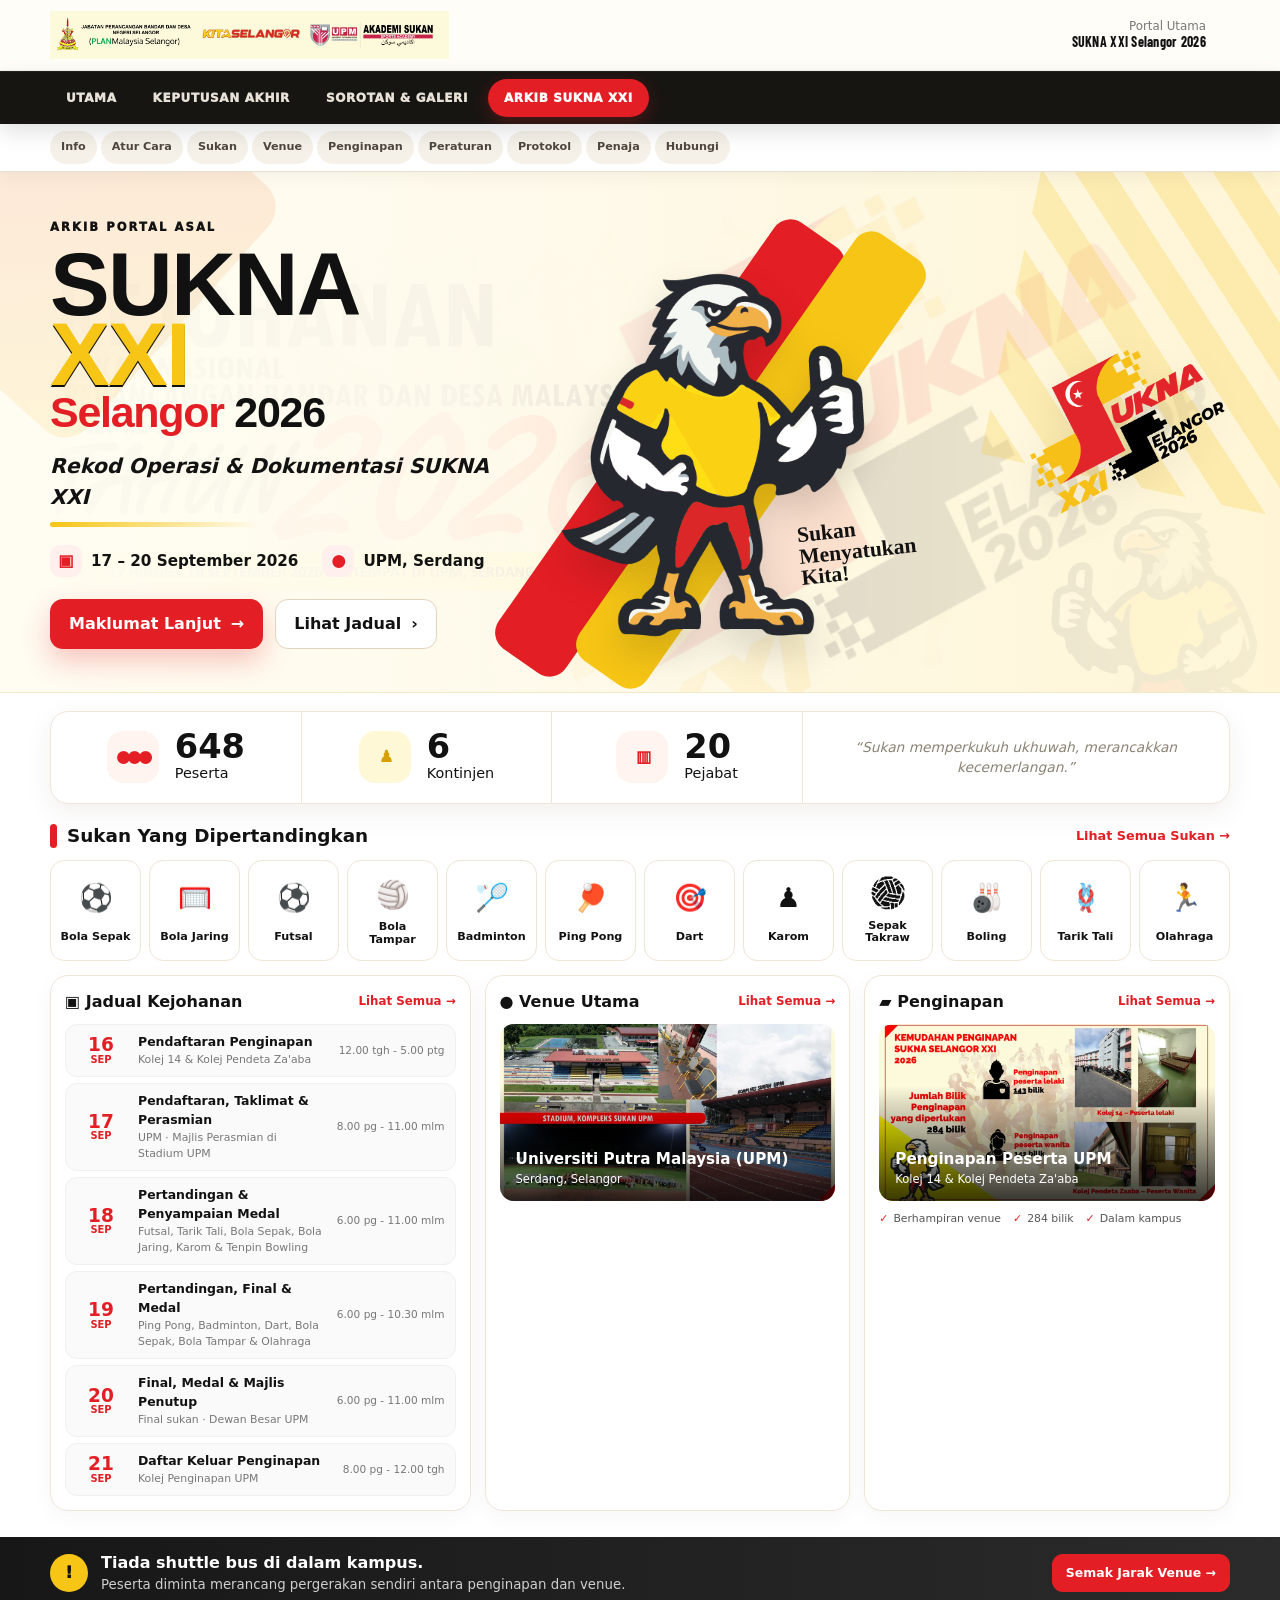
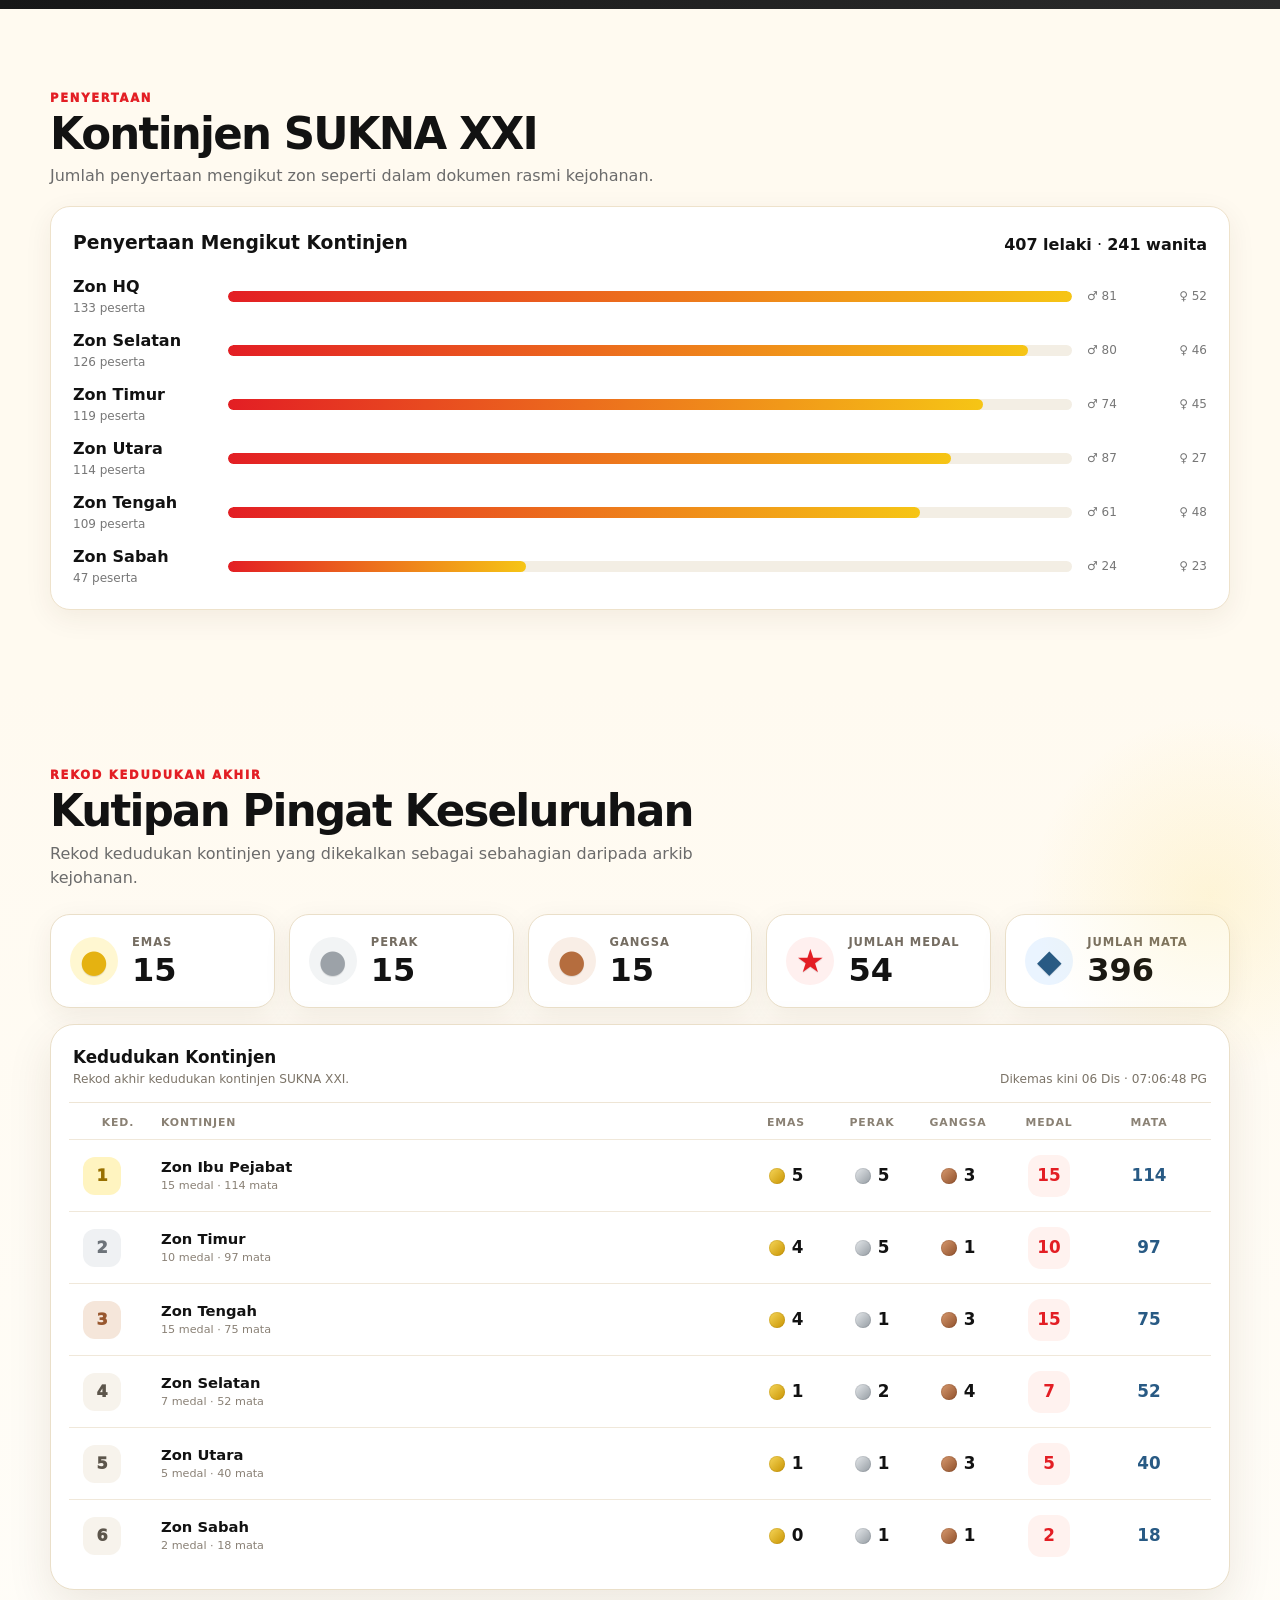
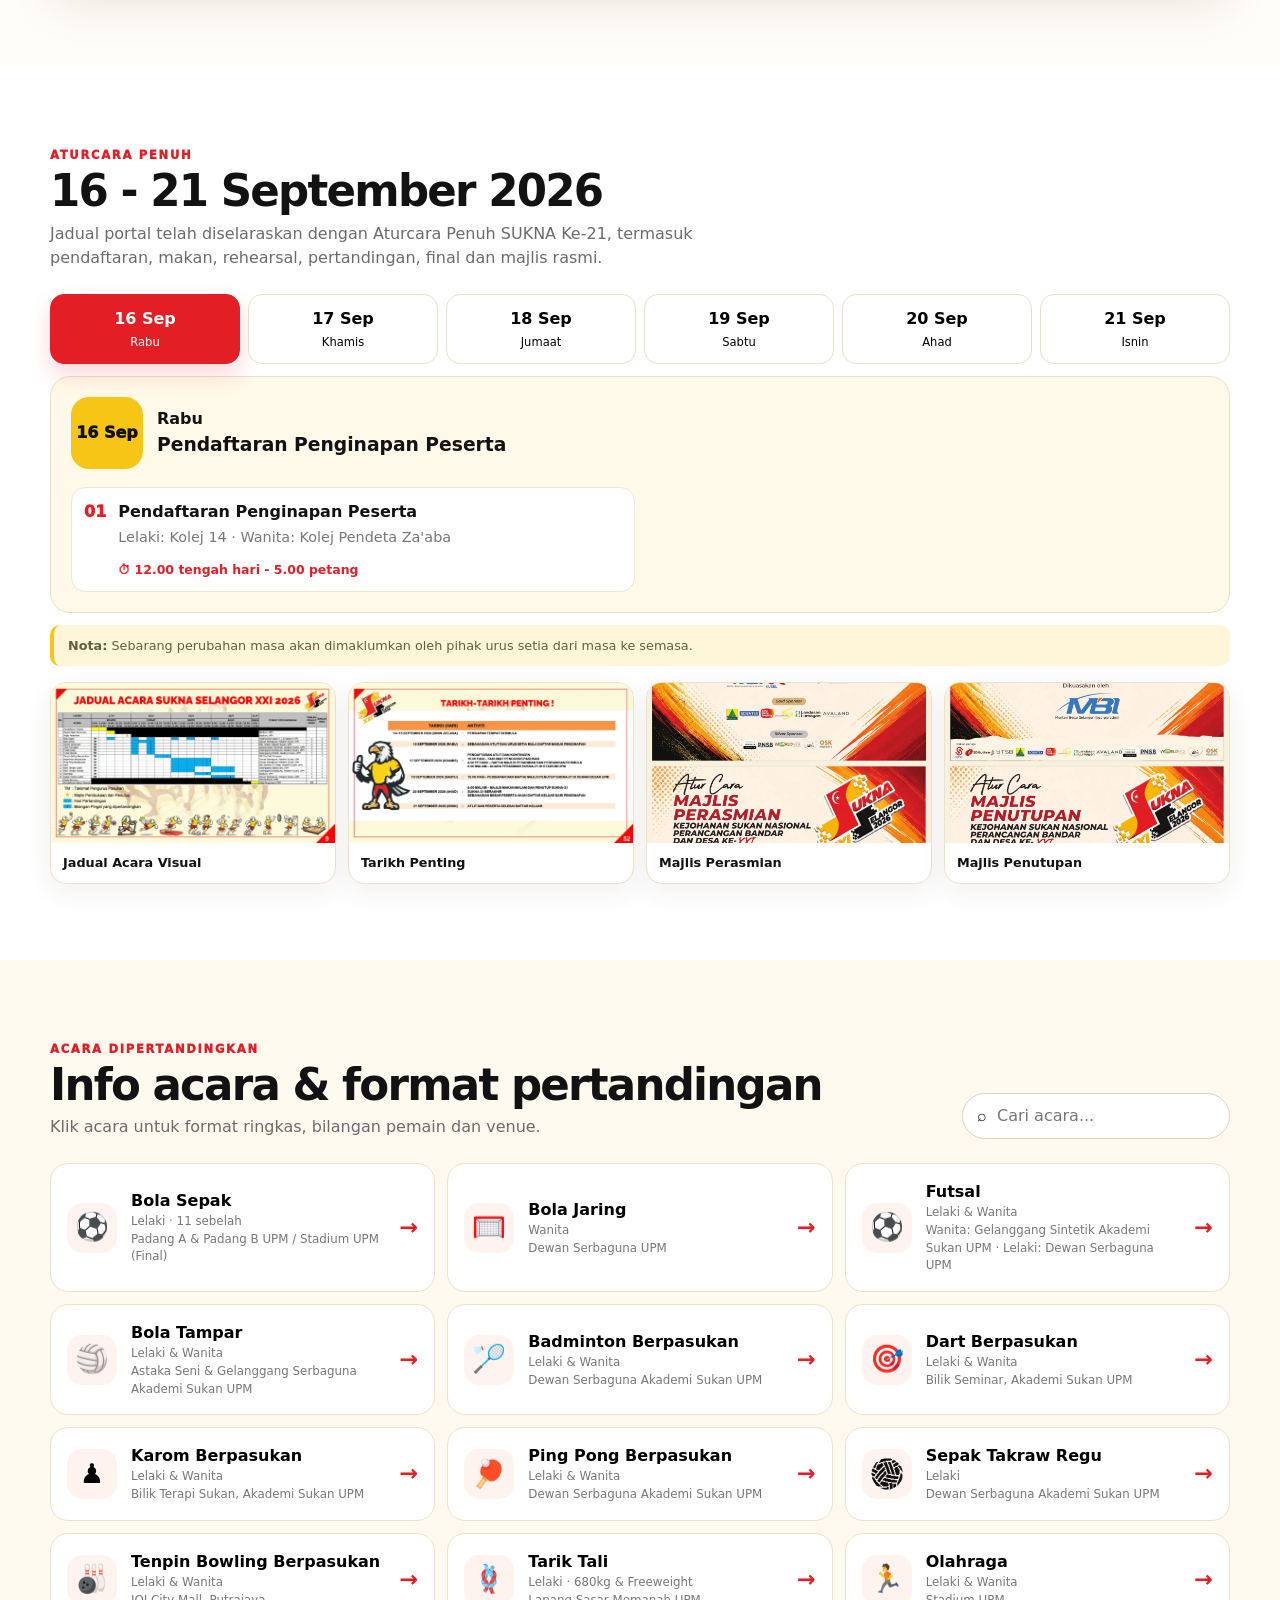
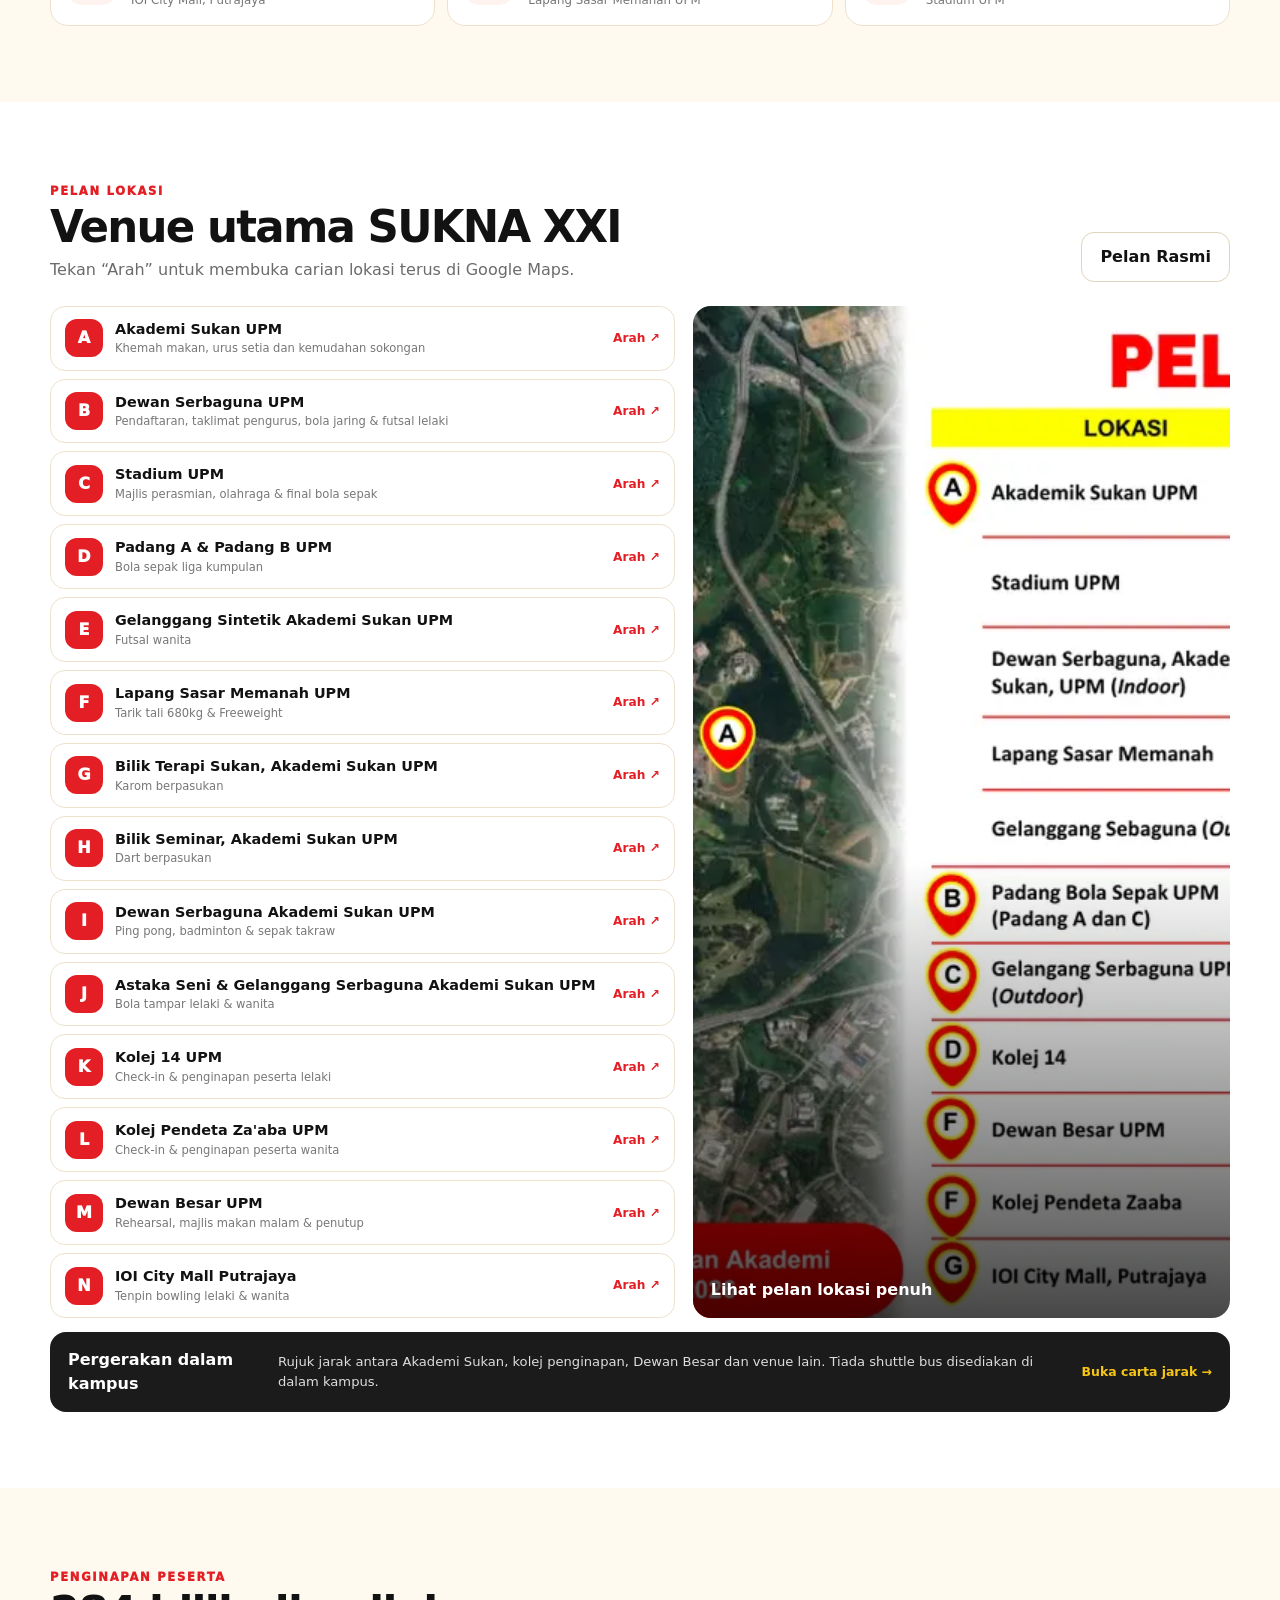
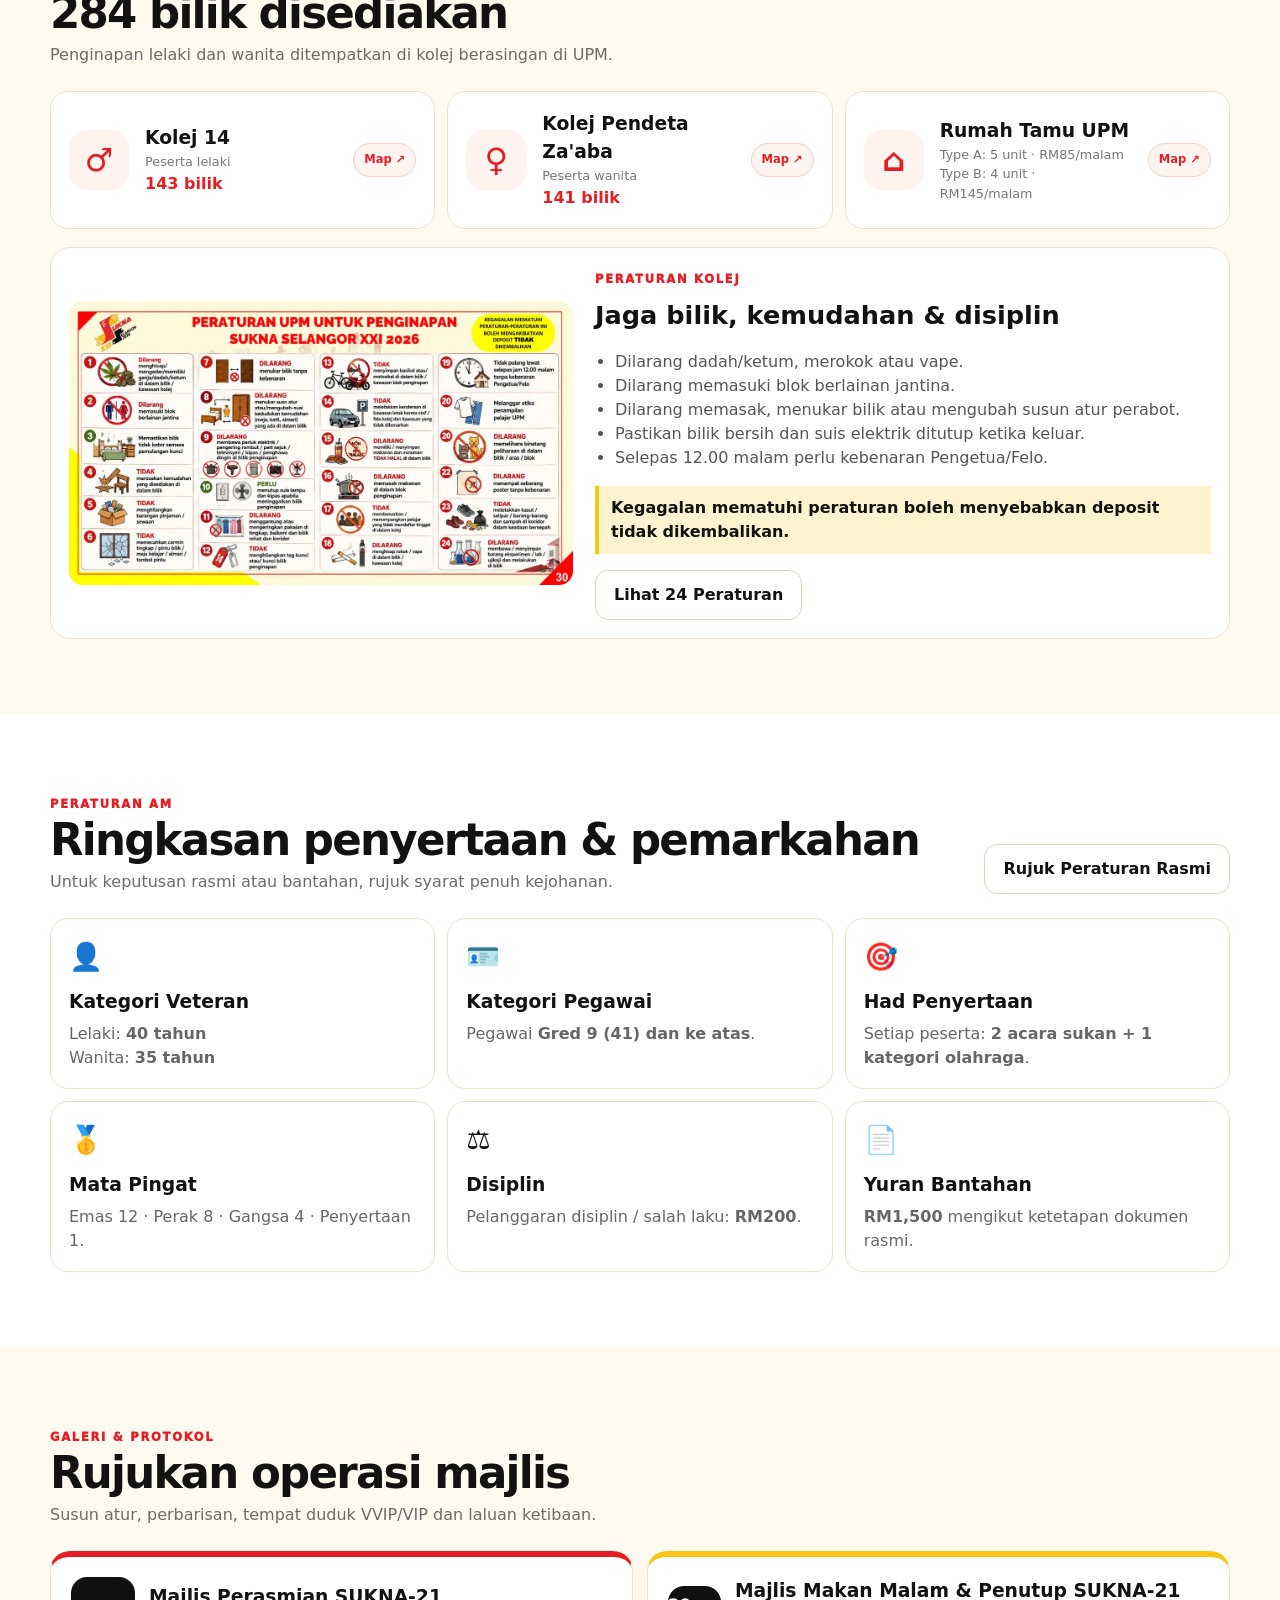
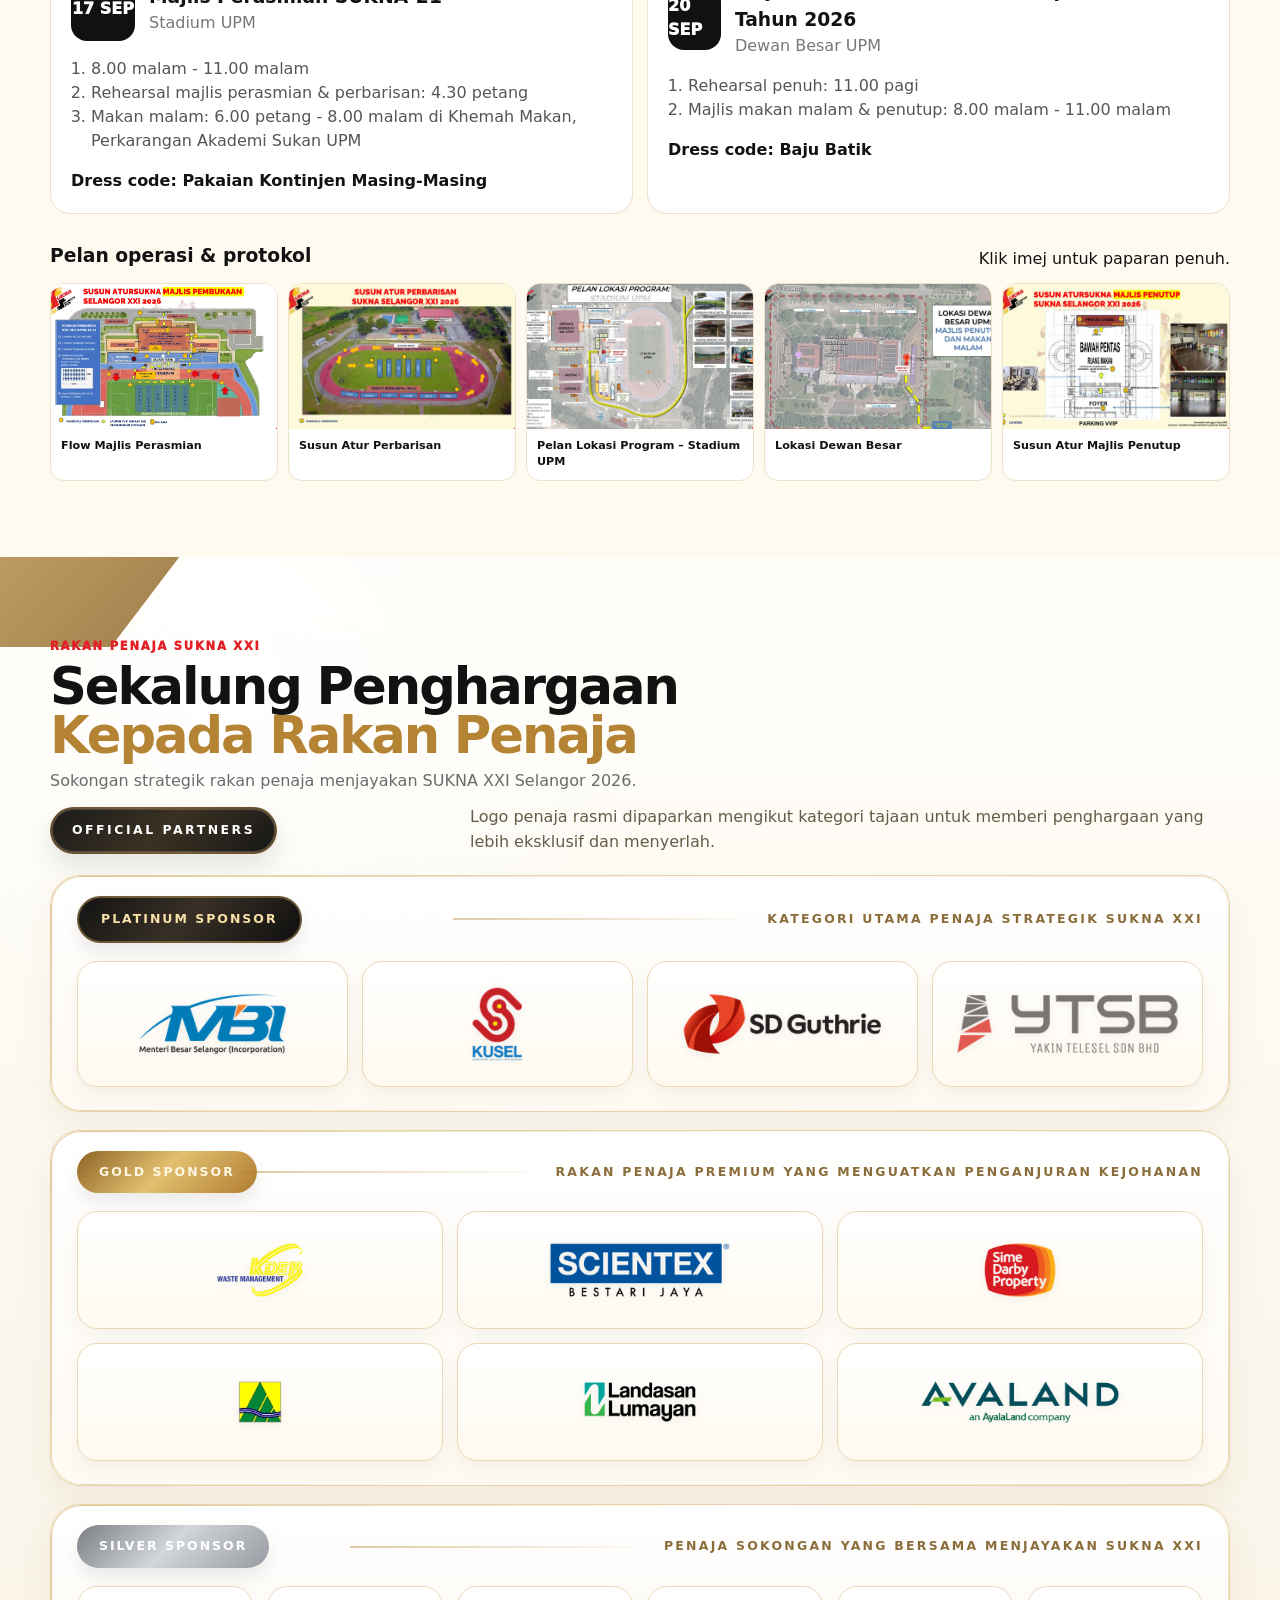
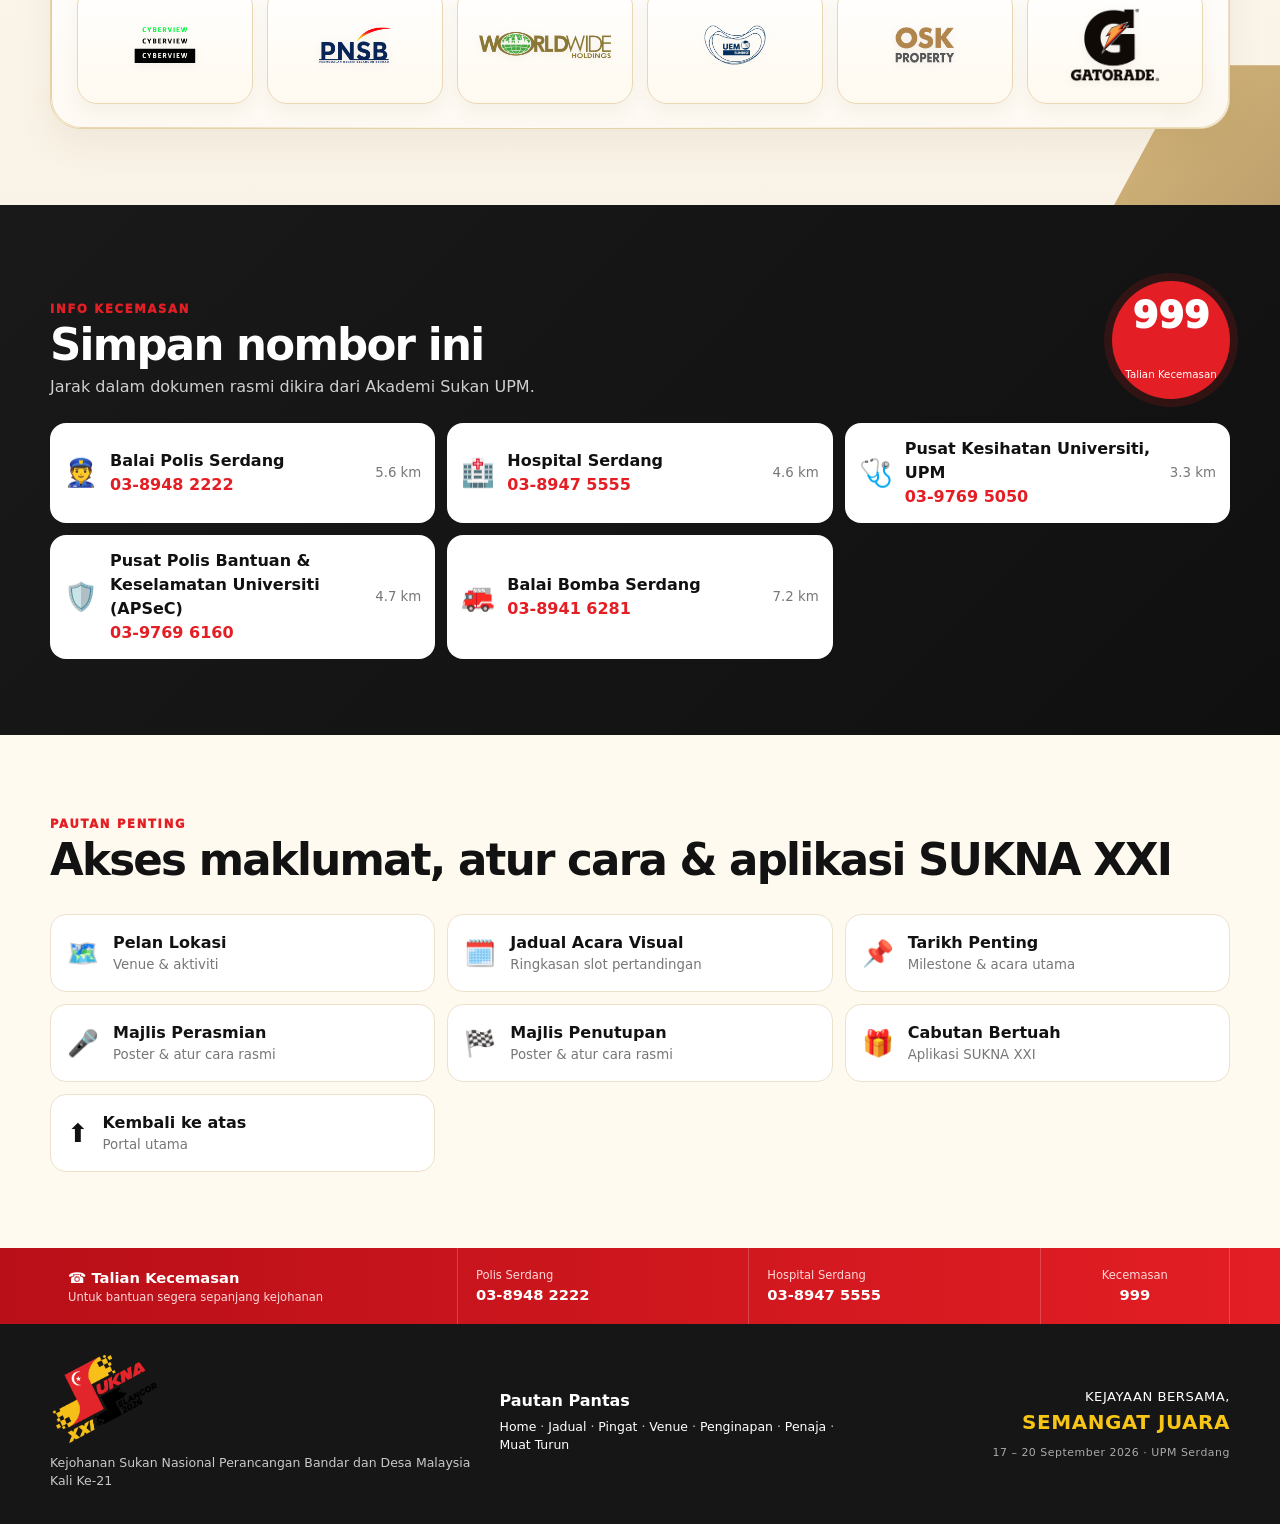
==== commit dc45e045: "Add files via upload" ====
--- a/archive.html
+++ b/archive.html
@@ -6,9 +6,9 @@
   <meta name="theme-color" content="#e31e24" />
   <meta name="description" content="Portal Rasmi SUKNA XXI Selangor 2026 - jadual, lokasi, acara, penginapan, peraturan dan maklumat kecemasan." />
   <title>Arkib SUKNA XXI Selangor 2026</title>
-  <link rel="manifest" href="manifest.webmanifest?v=20260923-parade-poster-v39" />
+  <link rel="manifest" href="manifest.webmanifest?v=20260923-hero-font-v40" />
   <link rel="icon" href="assets/mascot.webp" type="image/webp" />
-  <link rel="stylesheet" href="css/style.css?v=20260923-parade-poster-v39" />
+  <link rel="stylesheet" href="css/style.css?v=20260923-hero-font-v40" />
 </head>
 <body class="archive-page">
   <a class="skip-link" href="#main">Langkau ke kandungan</a>
@@ -387,7 +387,7 @@
   </div>
 
   <script>window.SUKNA_ARCHIVE_MODE=true;</script>
-  <script src="js/data.js?v=20260923-parade-poster-v39"></script>
-  <script src="js/app.js?v=20260923-parade-poster-v39"></script>
+  <script src="js/data.js?v=20260923-hero-font-v40"></script>
+  <script src="js/app.js?v=20260923-hero-font-v40"></script>
 </body>
 </html>
--- a/css/style.css
+++ b/css/style.css
@@ -1,3 +1,4 @@
+@import url('https://fonts.googleapis.com/css2?family=Teko:wght@500;600;700&family=Barlow+Condensed:wght@600;700;800&display=swap');
 :root{
   --red:#e31e24;
   --red-dark:#b90f18;
@@ -176,9 +177,9 @@
  linear-gradient(135deg,#fffaf0,#f6ead4);pointer-events:none}
 .post-hero-grid{position:relative;z-index:1;display:grid;grid-template-columns:minmax(0,1fr) minmax(360px,.86fr);align-items:center;gap:46px;padding:66px 0}
 .post-pill{display:inline-flex;align-items:center;padding:8px 12px;border-radius:999px;background:#fff;border:1px solid #eadfc9;font-size:.72rem;font-weight:950;letter-spacing:.08em;color:#655c4f}
-.post-hero-copy h1{font-size:clamp(4.4rem,8vw,7.8rem);line-height:.79;margin:22px 0 22px;letter-spacing:-.07em;color:#191713}
-.post-hero-copy h1 em{font-style:normal;color:var(--red)}
-.post-hero-copy h1 strong{font-size:.48em;letter-spacing:-.04em}
+.post-hero-copy h1{font-family:'Teko',Impact,'Arial Black',sans-serif;font-size:clamp(5.2rem,9.2vw,8.6rem);line-height:.78;margin:18px 0 16px;letter-spacing:.01em;color:#171512;text-transform:uppercase}
+.post-hero-copy h1 em{font-style:normal;color:var(--red);text-shadow:0 3px 0 rgba(0,0,0,.08)}
+.post-hero-copy h1 strong{display:block;font-family:'Barlow Condensed',Inter,ui-sans-serif,sans-serif;font-size:.42em;letter-spacing:.03em;line-height:.9;text-transform:uppercase;color:#111b22;margin-top:6px}
 .post-hero-lead{max-width:670px;font-size:1.06rem;line-height:1.75;color:#675f54}
 .post-hero-actions{display:flex;gap:12px;flex-wrap:wrap;margin-top:25px}
 .champion-visual{position:relative;border-radius:28px;overflow:hidden;border:1px solid #e3d3b5;background:#12100e;box-shadow:0 30px 60px rgba(57,43,19,.18);transform:rotate(1deg)}
@@ -287,7 +288,7 @@
   .gallery-sport-grid{grid-template-columns:repeat(3,1fr)}
 }
 @media(max-width:700px){
-  .postevent-status{display:none}.post-hero-grid{padding:42px 0;gap:28px}.post-hero-copy h1{font-size:4.6rem}.post-hero-copy h1 strong{font-size:.52em}
+  .postevent-status{display:none}.post-hero-grid{padding:42px 0;gap:28px}.post-hero-copy h1{font-family:'Teko',Impact,'Arial Black',sans-serif;font-size:clamp(5.2rem,9.2vw,8.6rem);line-height:.78;margin:18px 0 16px;letter-spacing:.01em;color:#171512;text-transform:uppercase}.post-hero-copy h1 strong{display:block;font-family:'Barlow Condensed',Inter,ui-sans-serif,sans-serif;font-size:.42em;letter-spacing:.03em;line-height:.9;text-transform:uppercase;color:#111b22;margin-top:6px}
   .post-stats-grid{grid-template-columns:1fr 1fr}.post-stats-grid article:nth-child(2){border-right:0}.post-stats-grid article:nth-child(-n+2){border-bottom:1px solid rgba(255,255,255,.12)}
   .final-rank-row{grid-template-columns:42px 1fr 58px 60px;padding:12px 8px;gap:6px}.final-rank-team small{font-size:.62rem}.final-rank-medals,.final-rank-points{font-size:.95rem}
   .award-layout{grid-template-columns:1fr}.award-simple{grid-column:auto}.award-feature img{height:auto}
@@ -301,7 +302,7 @@
 }
 @media(max-width:480px){
   .portal-tabs-inner{padding-left:0;padding-right:0}.portal-tabs a{padding:9px 12px;font-size:.68rem}
-  .post-hero-copy h1{font-size:3.8rem}.post-hero-lead{font-size:.95rem}
+  .post-hero-copy h1{font-family:'Teko',Impact,'Arial Black',sans-serif;font-size:clamp(5.2rem,9.2vw,8.6rem);line-height:.78;margin:18px 0 16px;letter-spacing:.01em;color:#171512;text-transform:uppercase}.post-hero-lead{font-size:.95rem}
   .post-hero-actions{display:grid;grid-template-columns:1fr 1fr}.post-hero-actions .btn{padding-inline:10px}
   .gallery-sport-grid{grid-template-columns:1fr}
 }
@@ -490,3 +491,14 @@
 .parade-card > div{background:linear-gradient(180deg,#fff,#fff7ea)}
 .album-grid.four-col{}
 @media(min-width:1100px){.album-grid{grid-template-columns:repeat(4,1fr)} .album-card img{height:230px}}
+
+
+/* v40 - Hero font refinement */
+.post-hero-copy .eyebrow-pill{font-family:'Barlow Condensed',Inter,ui-sans-serif,sans-serif;letter-spacing:.11em}
+.post-hero-copy h1{max-width:8.2ch}
+.post-hero-copy h1 strong{max-width:11ch}
+.post-hero-copy h1 em{display:inline-block;transform:translateY(-1px)}
+.brandbar-title b{font-family:'Barlow Condensed',Inter,ui-sans-serif,sans-serif;letter-spacing:.02em}
+@media(max-width:760px){
+  .post-hero-copy h1{max-width:none}
+}
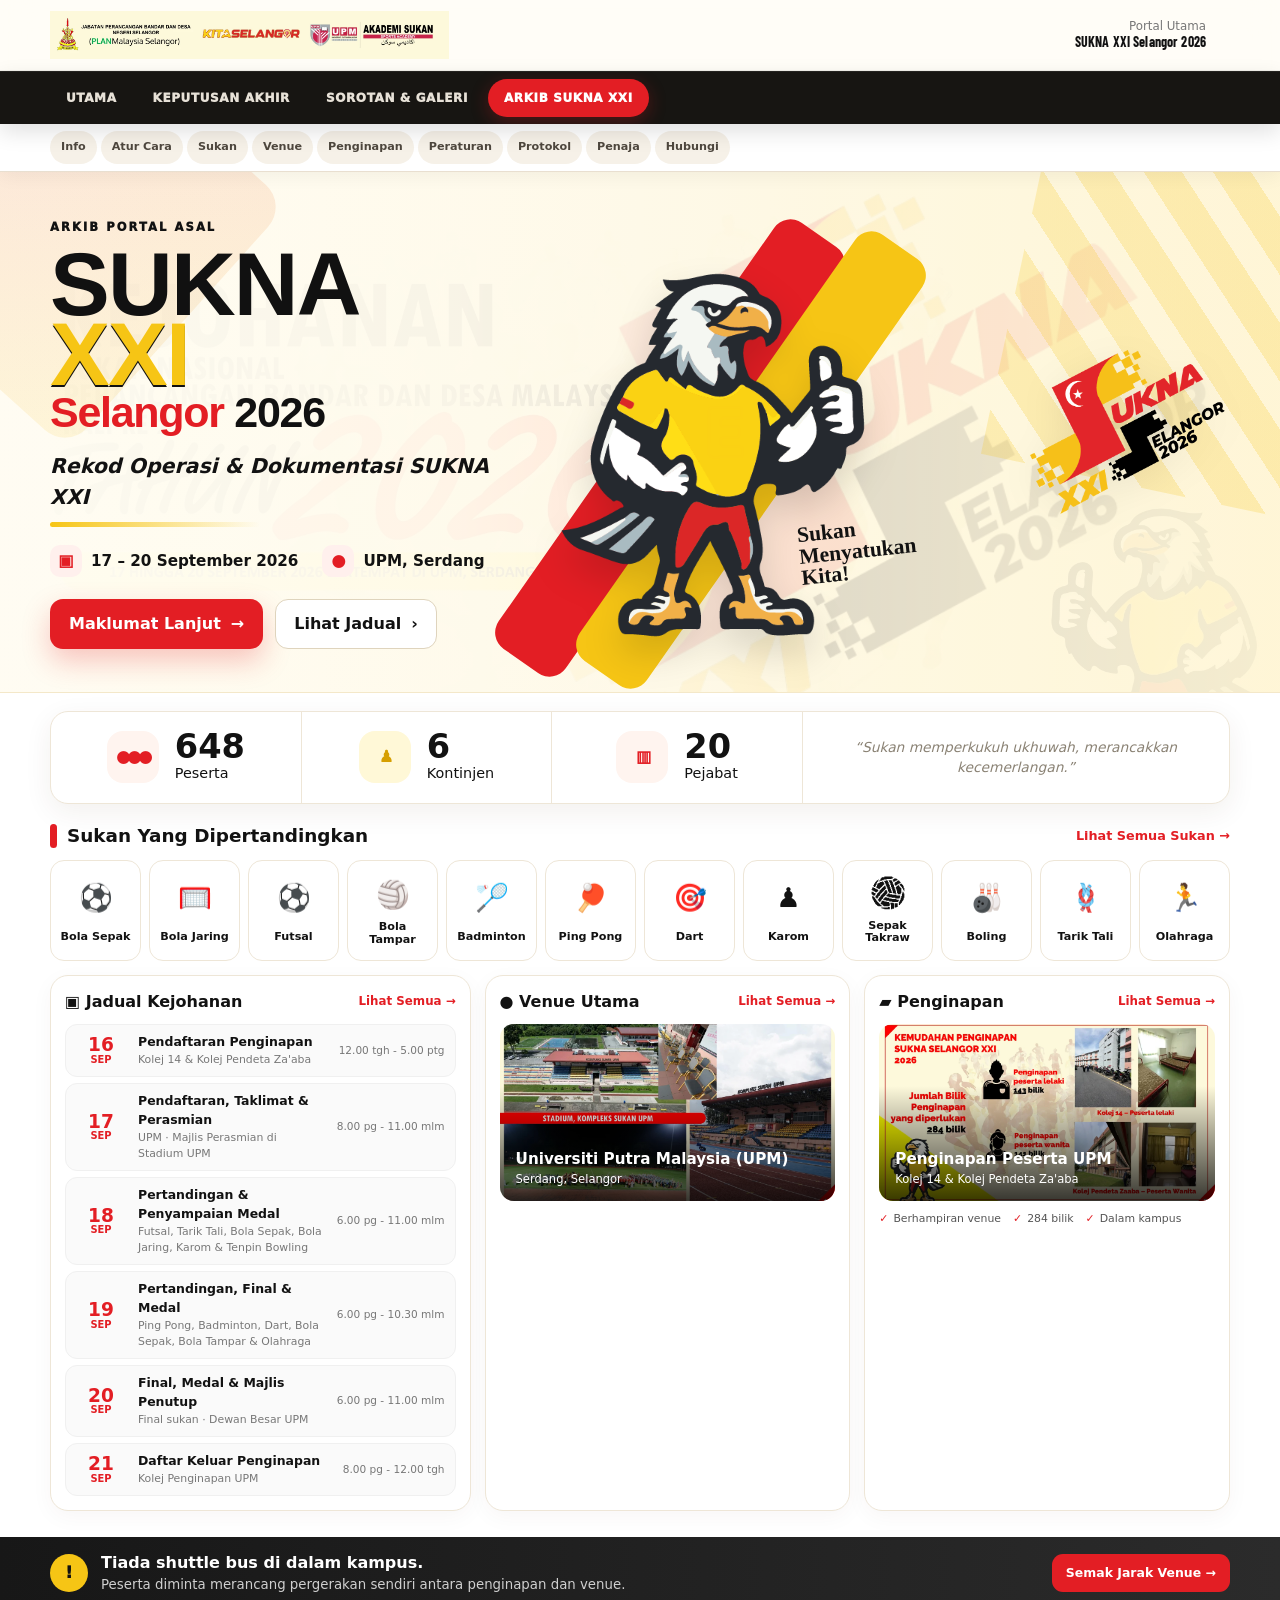
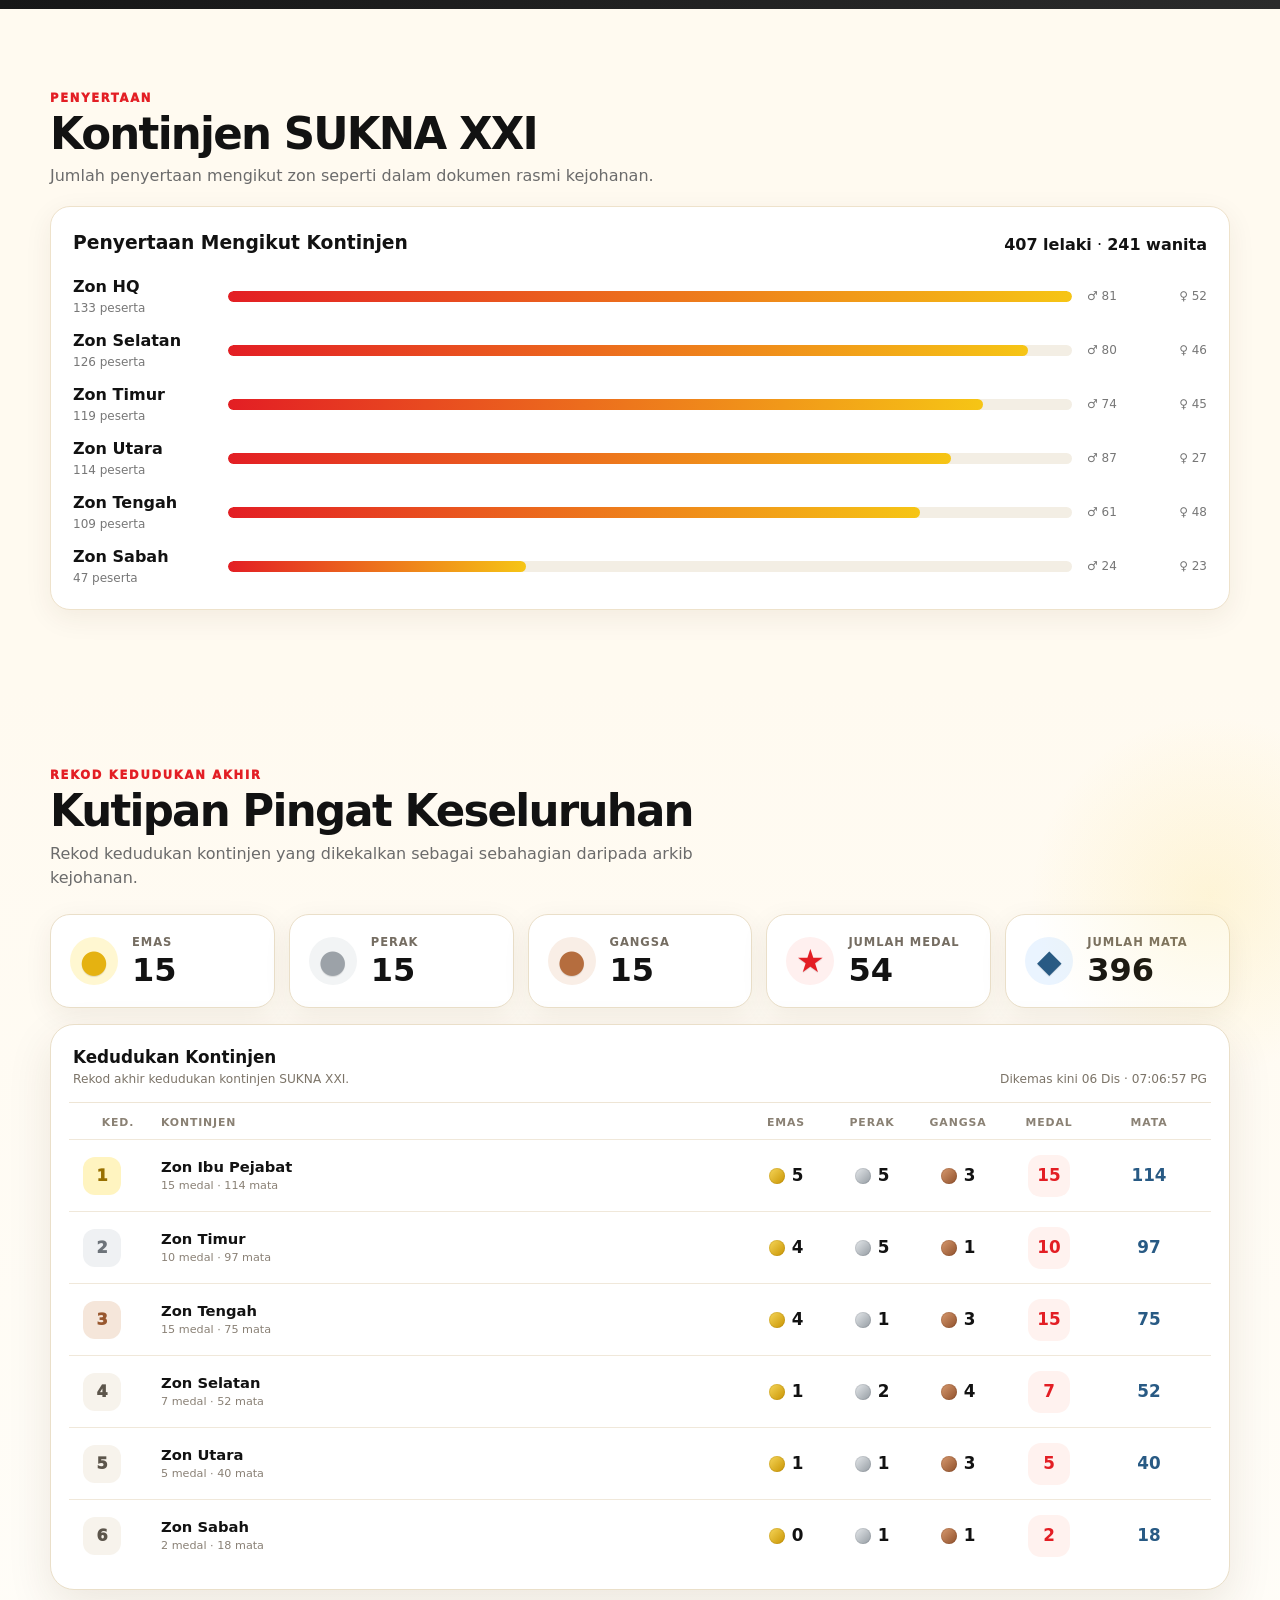
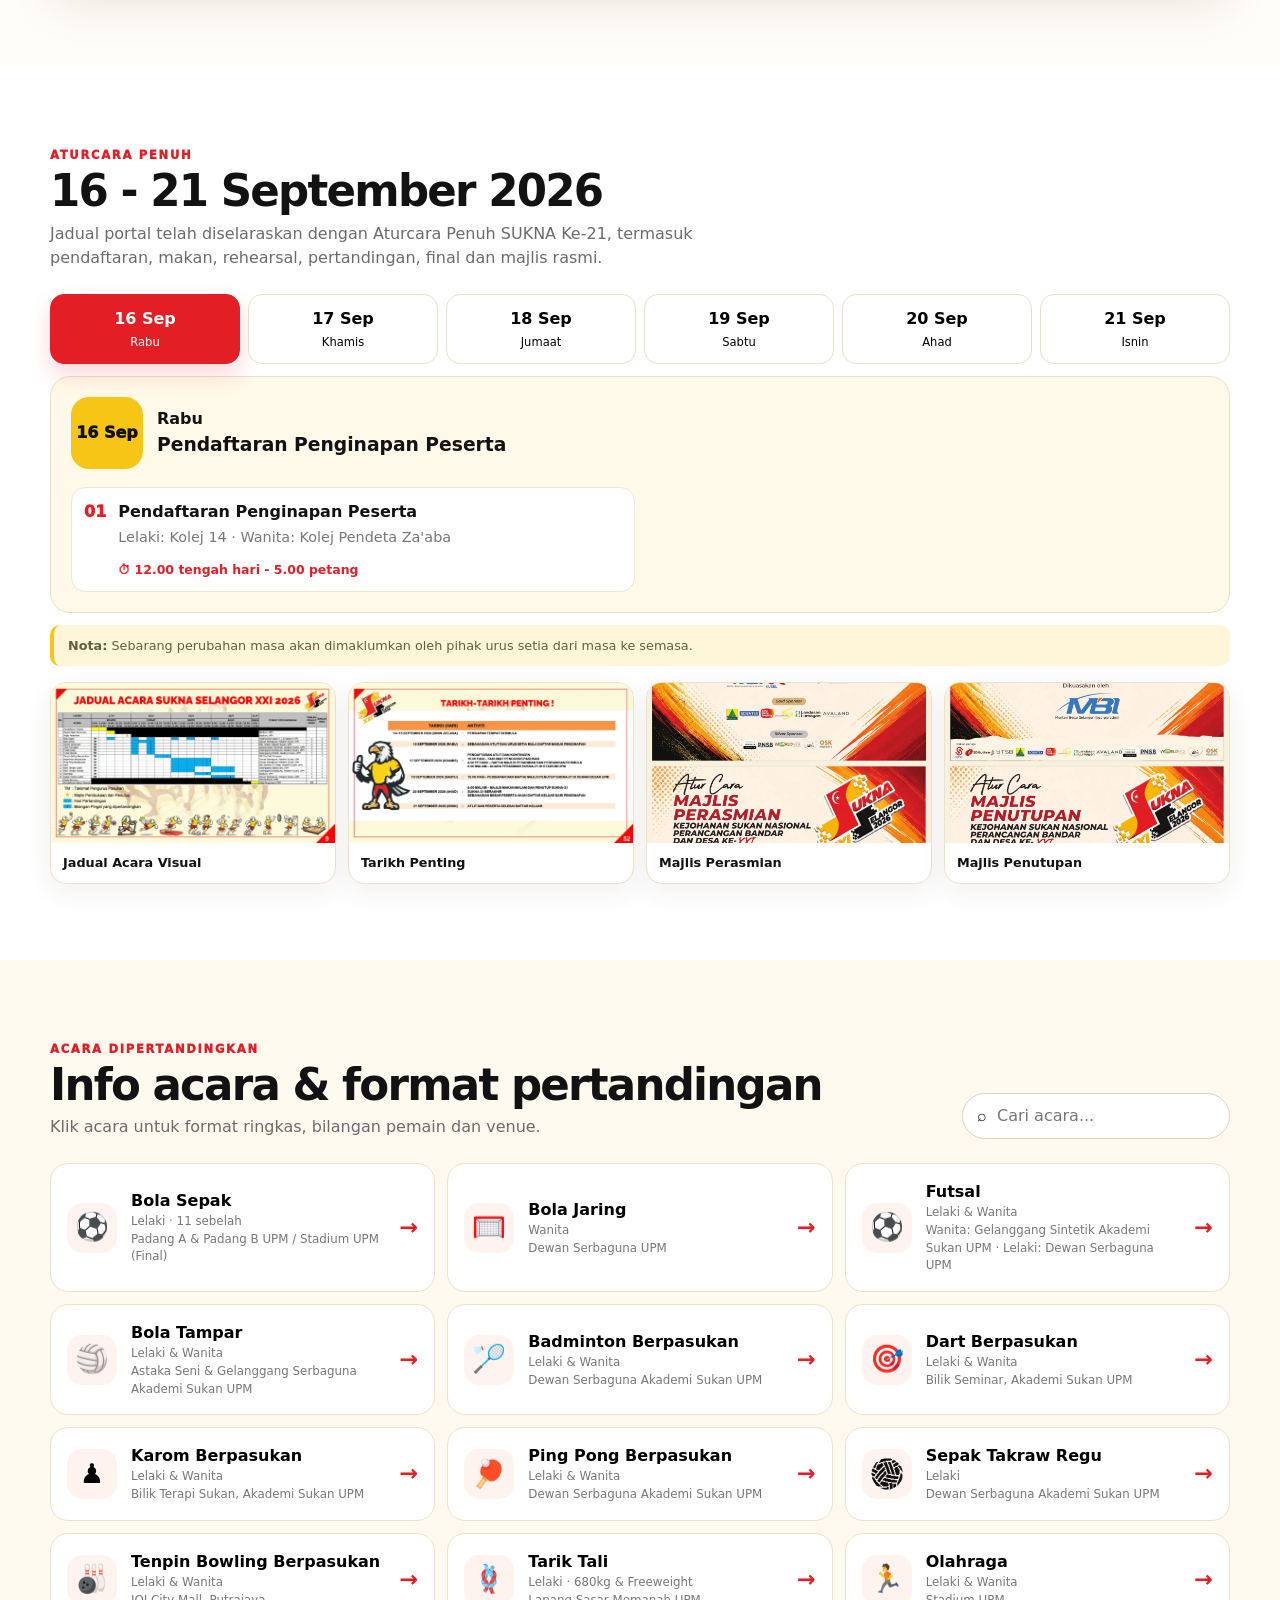
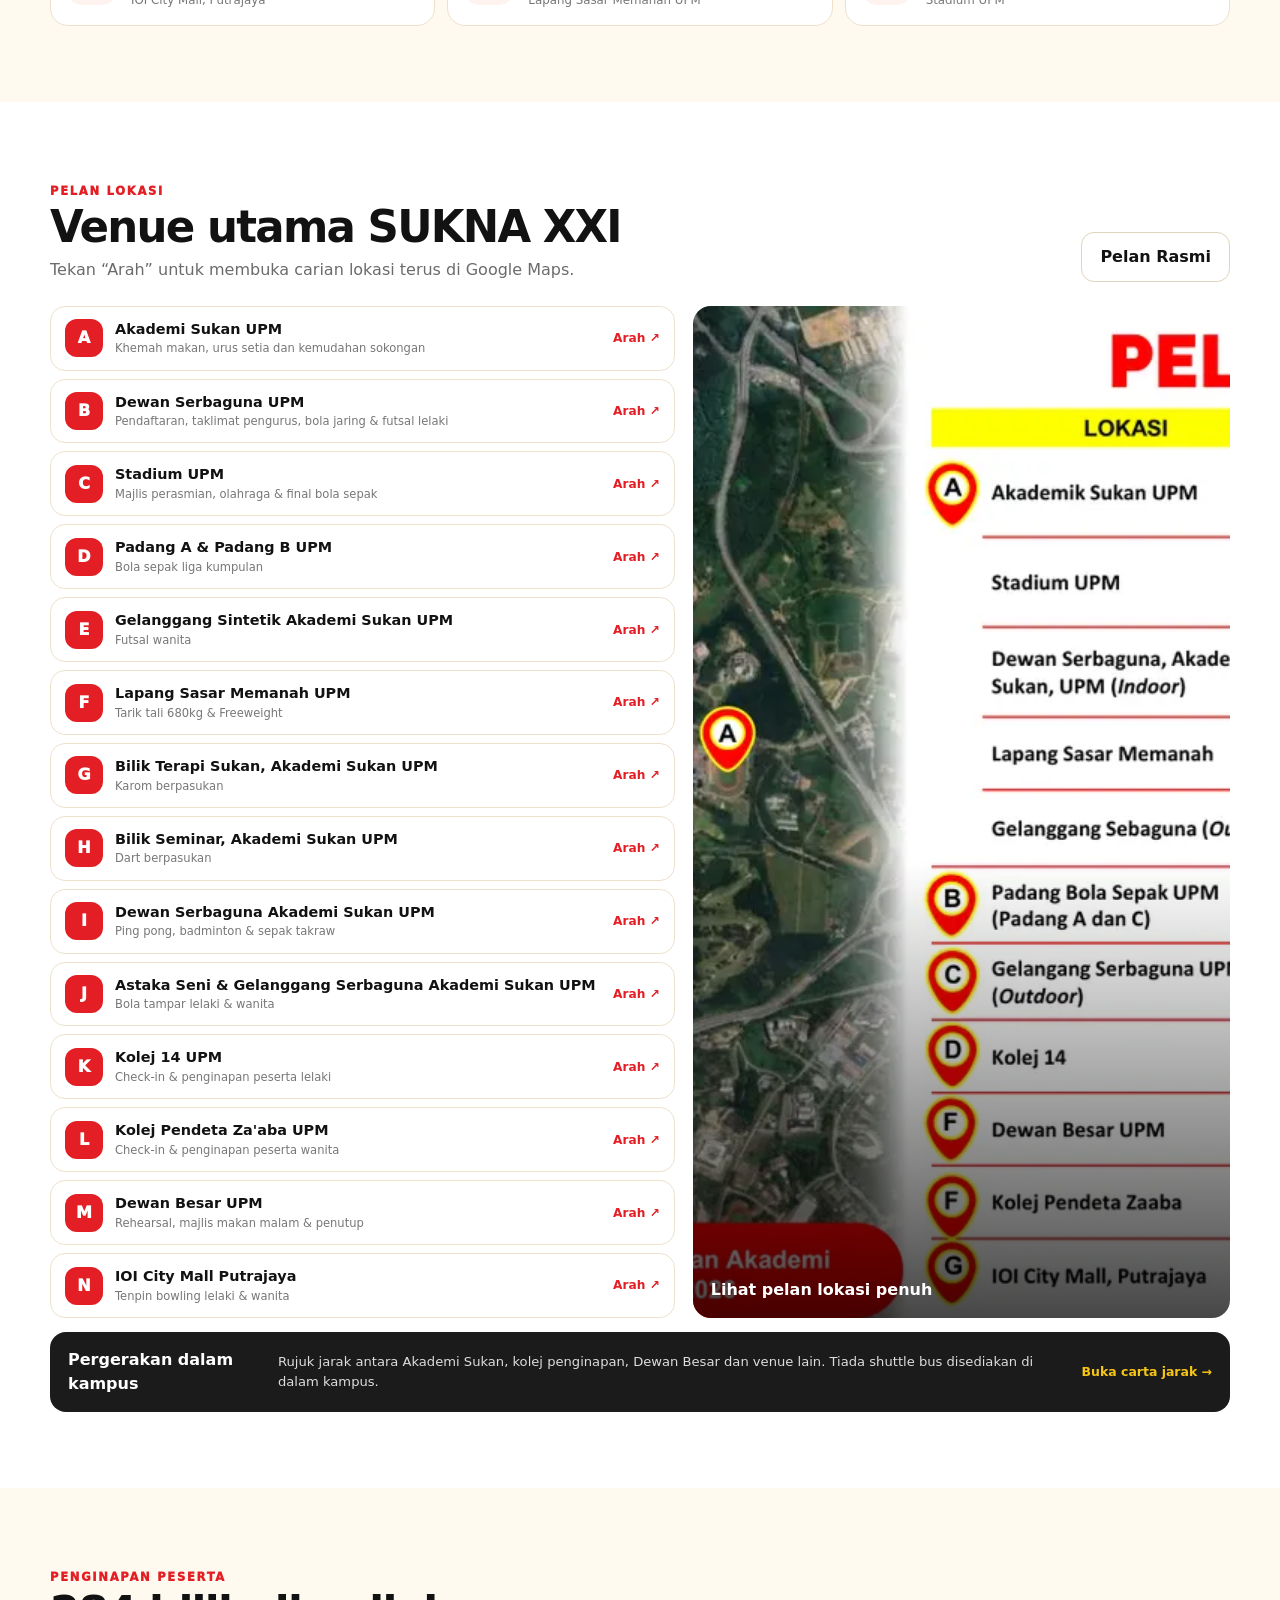
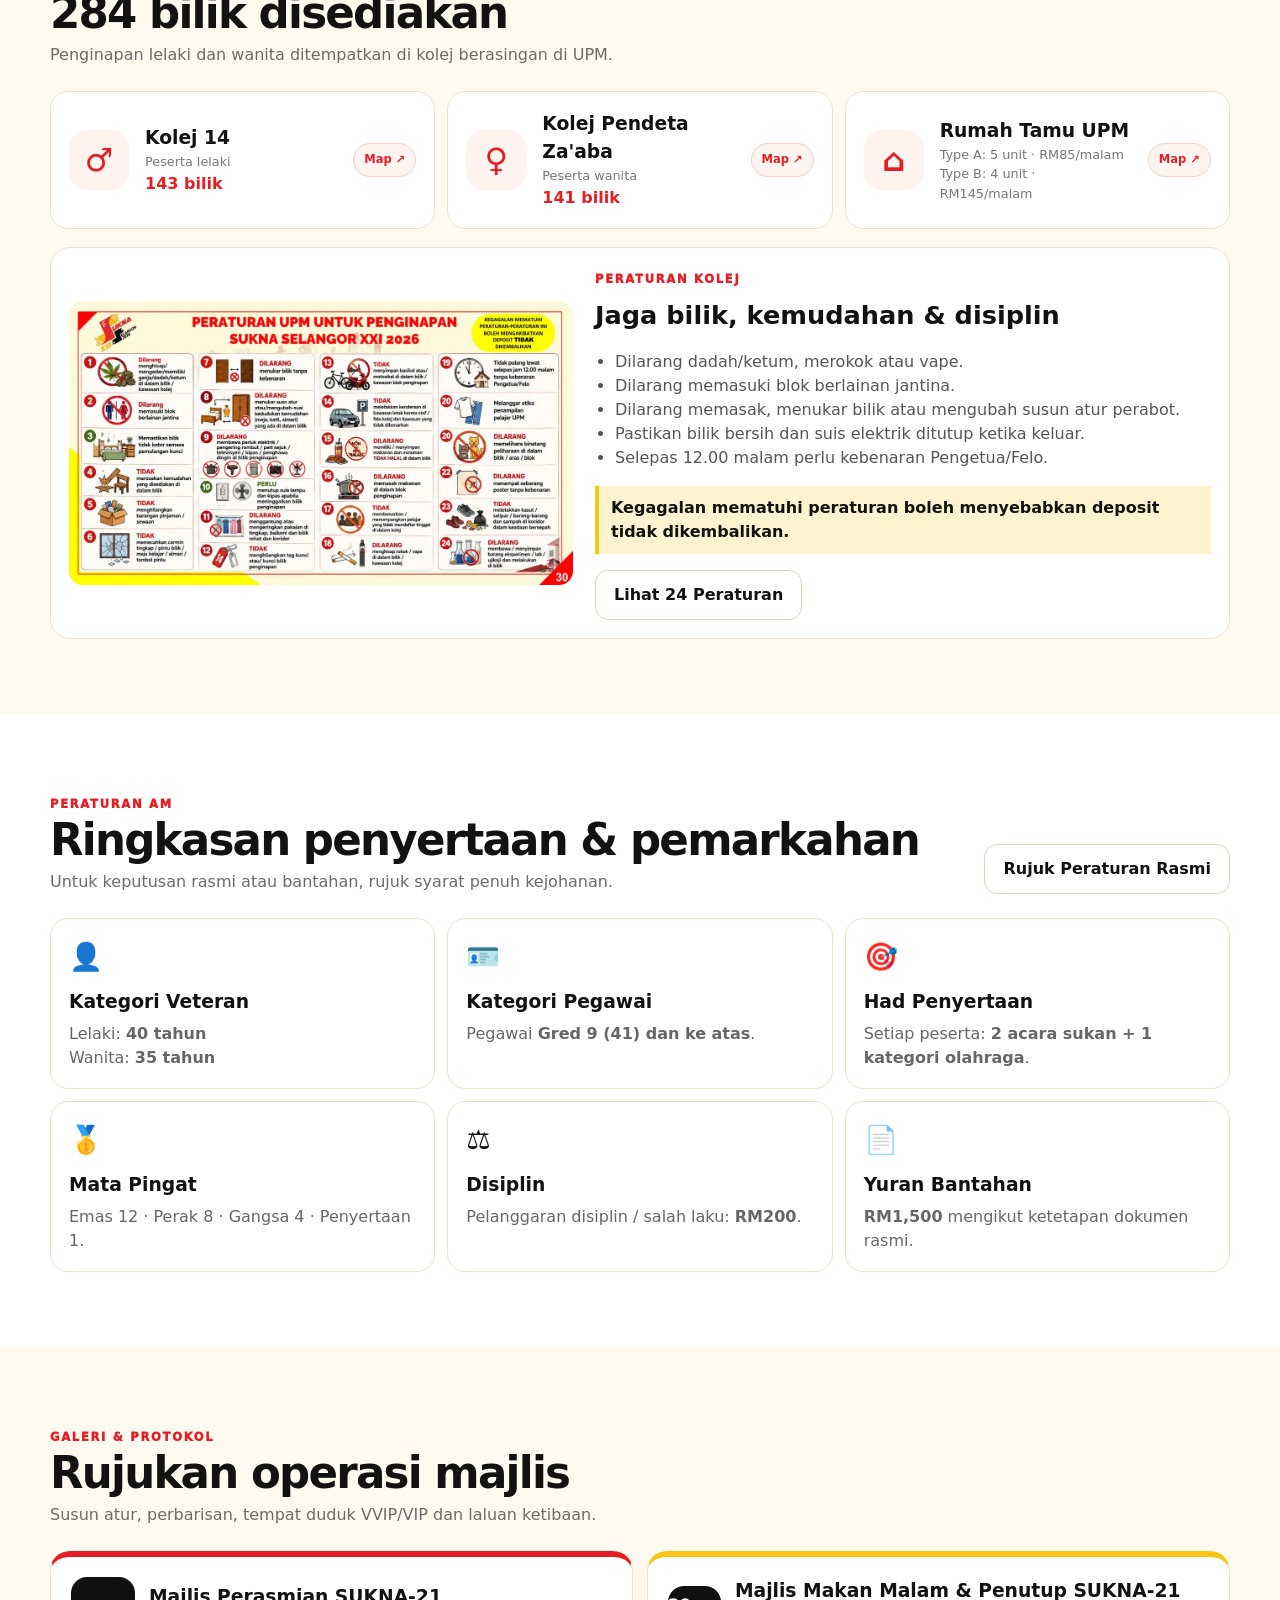
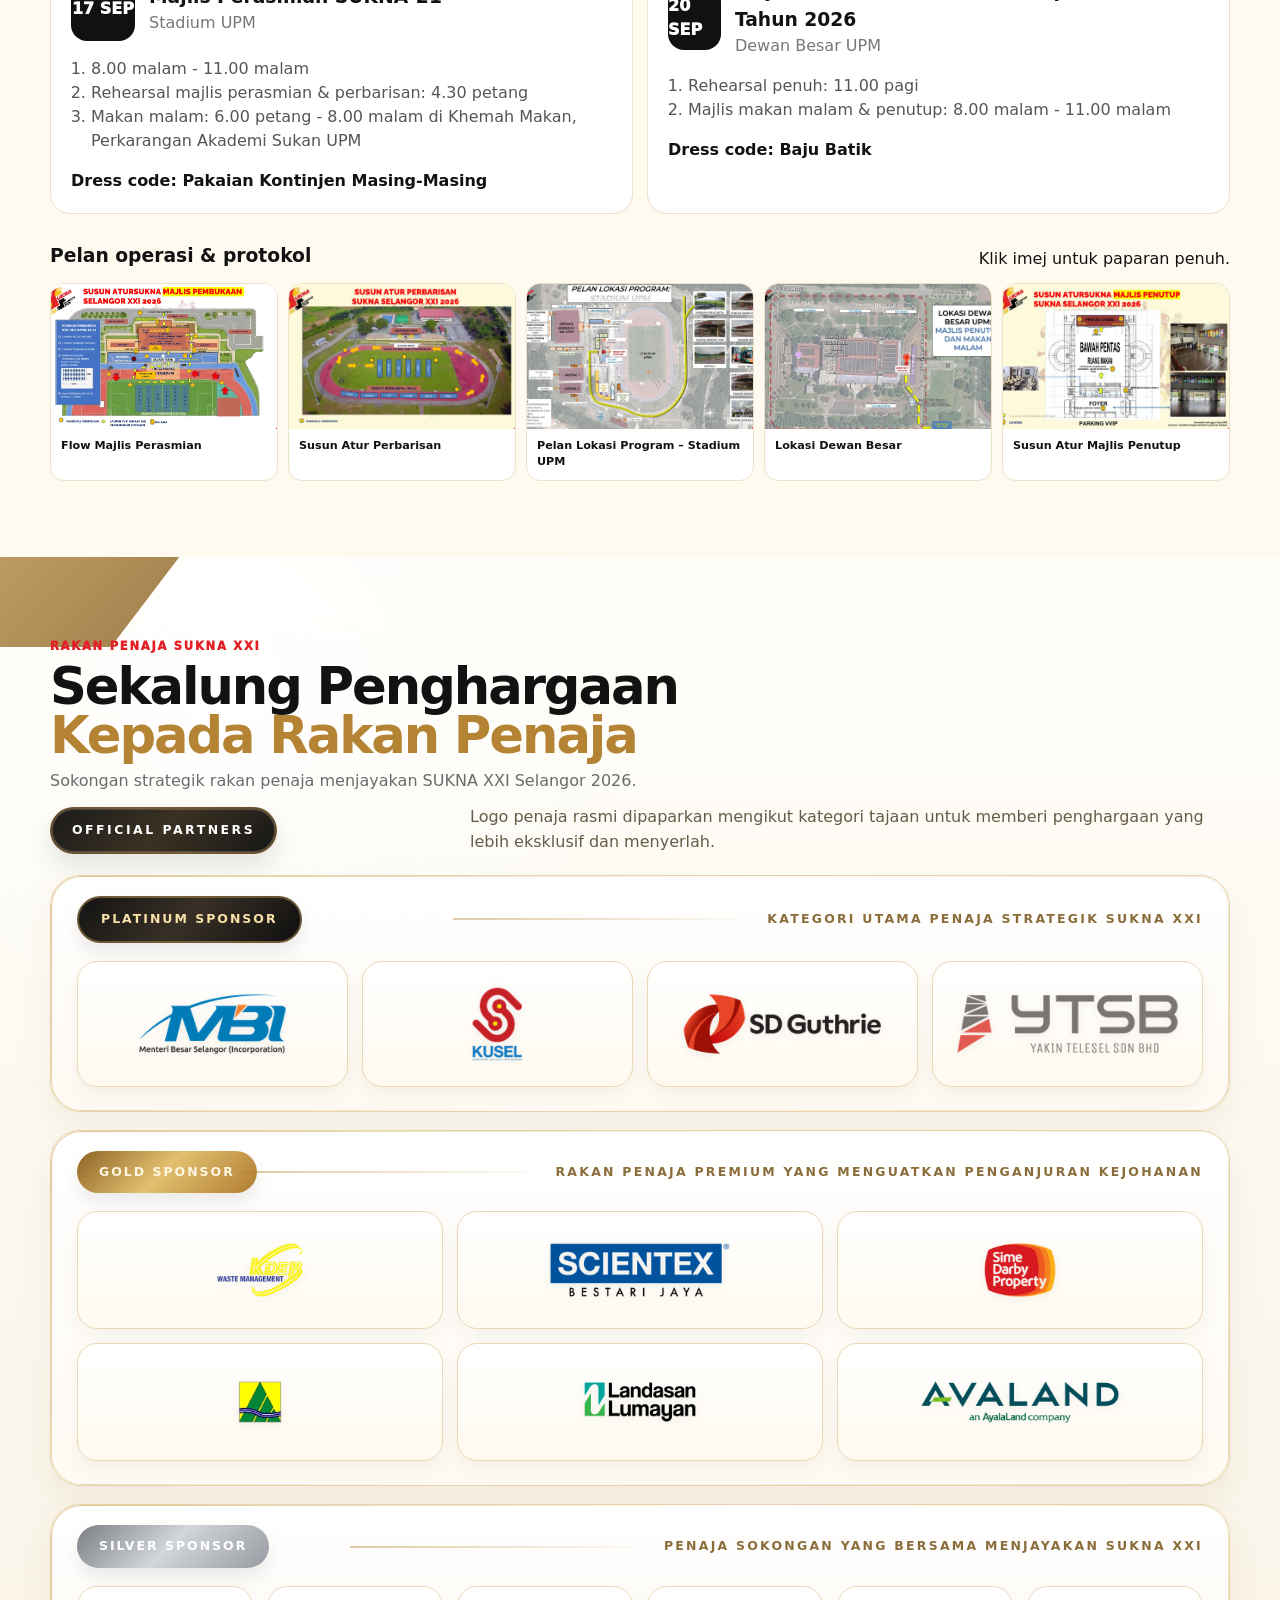
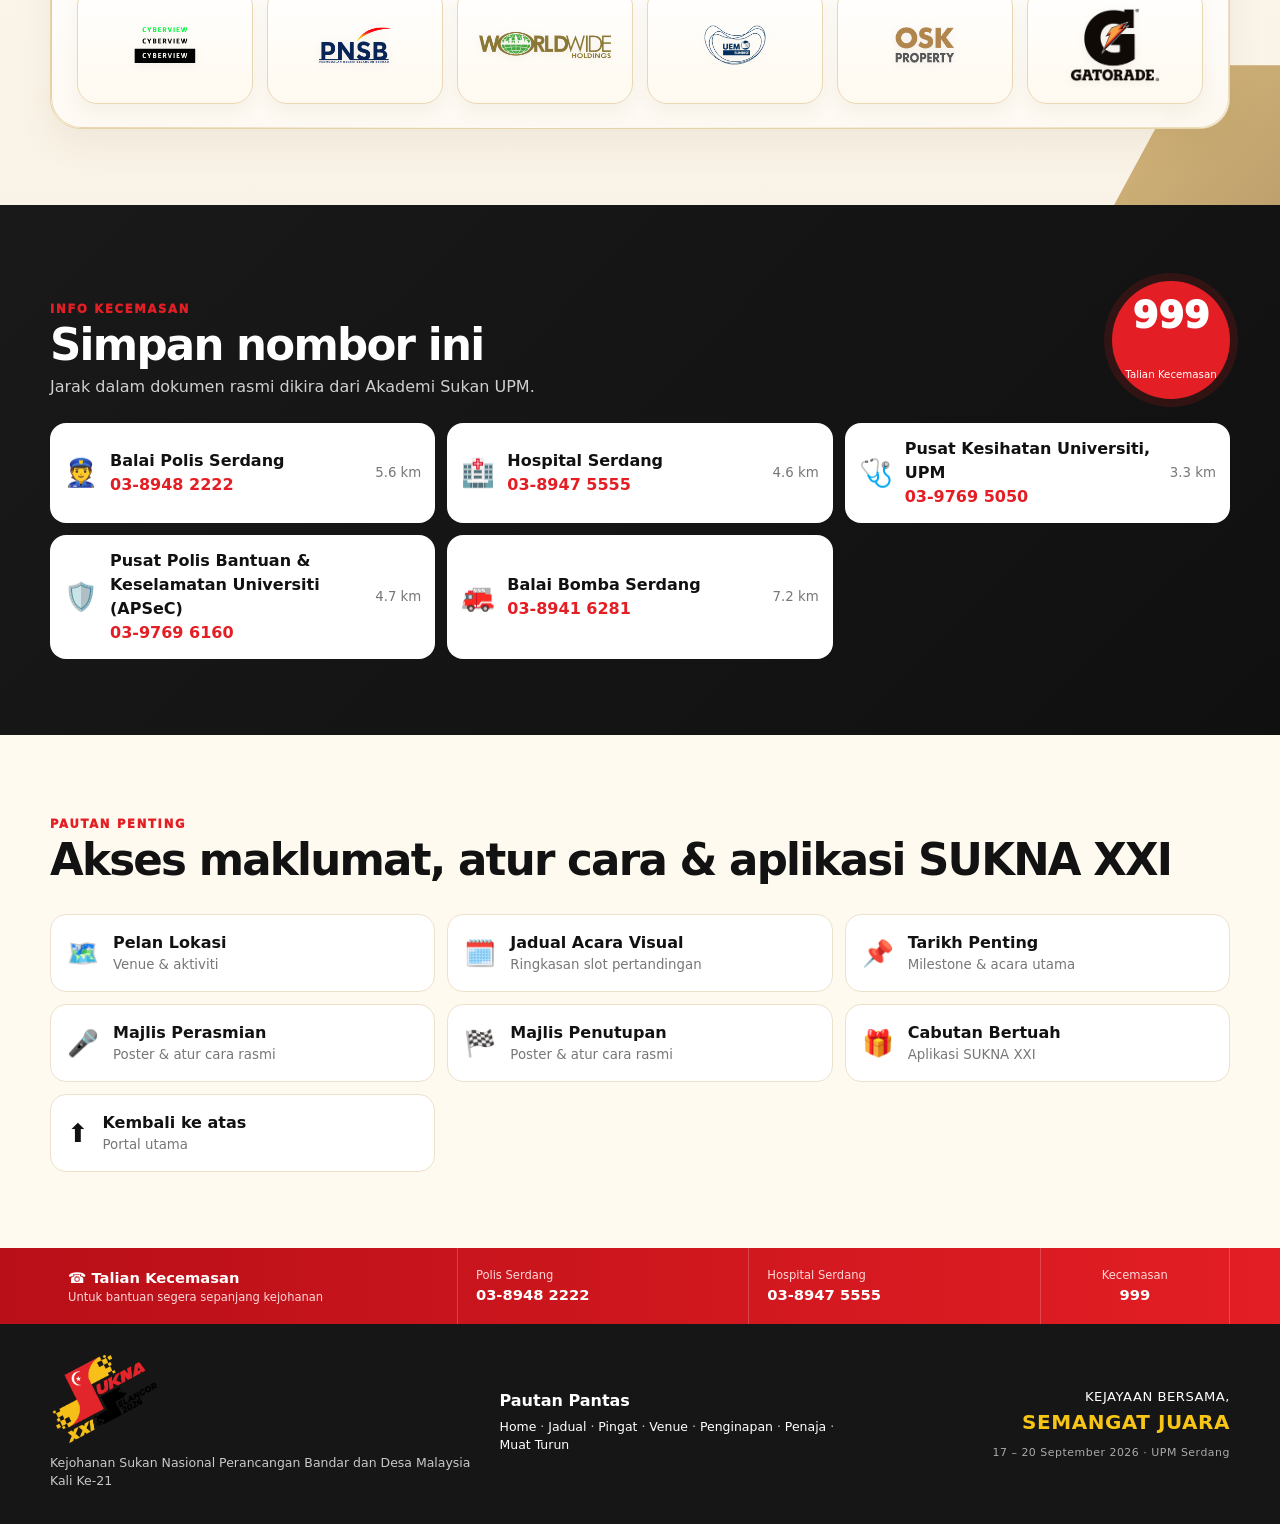
==== commit 87811747: "Add files via upload" ====
--- a/archive.html
+++ b/archive.html
@@ -6,9 +6,9 @@
   <meta name="theme-color" content="#e31e24" />
   <meta name="description" content="Portal Rasmi SUKNA XXI Selangor 2026 - jadual, lokasi, acara, penginapan, peraturan dan maklumat kecemasan." />
   <title>Arkib SUKNA XXI Selangor 2026</title>
-  <link rel="manifest" href="manifest.webmanifest?v=20260923-hero-font-v40" />
+  <link rel="manifest" href="manifest.webmanifest?v=20260923-hero-option1-v41" />
   <link rel="icon" href="assets/mascot.webp" type="image/webp" />
-  <link rel="stylesheet" href="css/style.css?v=20260923-hero-font-v40" />
+  <link rel="stylesheet" href="css/style.css?v=20260923-hero-option1-v41" />
 </head>
 <body class="archive-page">
   <a class="skip-link" href="#main">Langkau ke kandungan</a>
@@ -387,7 +387,7 @@
   </div>
 
   <script>window.SUKNA_ARCHIVE_MODE=true;</script>
-  <script src="js/data.js?v=20260923-hero-font-v40"></script>
-  <script src="js/app.js?v=20260923-hero-font-v40"></script>
+  <script src="js/data.js?v=20260923-hero-option1-v41"></script>
+  <script src="js/app.js?v=20260923-hero-option1-v41"></script>
 </body>
 </html>
--- a/css/style.css
+++ b/css/style.css
@@ -1,4 +1,4 @@
-@import url('https://fonts.googleapis.com/css2?family=Teko:wght@500;600;700&family=Barlow+Condensed:wght@600;700;800&display=swap');
+@import url('https://fonts.googleapis.com/css2?family=Anton&family=Barlow+Condensed:wght@600;700;800&family=Teko:wght@500;600;700&display=swap');
 :root{
   --red:#e31e24;
   --red-dark:#b90f18;
@@ -502,3 +502,45 @@
 @media(max-width:760px){
   .post-hero-copy h1{max-width:none}
 }
+
+
+/* =========================================================
+   v41 — Hero typography Option 1
+   ========================================================= */
+.post-hero{background:#fbf6ea}
+.post-hero::before{content:"";position:absolute;inset:0;background:
+ radial-gradient(circle at 88% 26%,rgba(210,175,76,.18),transparent 18%),
+ linear-gradient(135deg,rgba(255,255,255,.45),transparent 45%);
+pointer-events:none}
+.post-hero-bg{background:
+ radial-gradient(circle at 82% 20%,rgba(246,197,21,.16),transparent 24%),
+ radial-gradient(circle at 8% 84%,rgba(227,30,36,.08),transparent 26%),
+ linear-gradient(135deg,#fffdf7,#f7edd9)}
+.post-pill{gap:10px;padding:10px 18px;border:2px solid #dcc6a0;background:rgba(255,253,248,.92);color:#2b2b2b;font-size:.82rem;letter-spacing:.13em;box-shadow:0 10px 24px rgba(120,97,50,.08)}
+.post-pill::before{content:"📅";font-size:1rem;line-height:1}
+.post-hero-copy h1{max-width:10.6ch;margin:22px 0 18px;line-height:.88;color:#121212;text-transform:none}
+.post-hero-copy .hero-title-main,.post-hero-copy .hero-title-sub{display:block}
+.post-hero-copy .hero-title-main{font-family:'Anton','Barlow Condensed',Impact,'Arial Black',sans-serif;font-size:clamp(4.8rem,8.7vw,8.5rem);font-style:italic;letter-spacing:-.025em;line-height:.87;text-transform:uppercase;text-shadow:0 6px 20px rgba(0,0,0,.06)}
+.post-hero-copy .hero-title-main em{font-style:normal;color:#e12526;display:inline-block;margin-left:.08em;transform:skew(-8deg);text-shadow:0 6px 18px rgba(225,37,38,.15)}
+.post-hero-copy .hero-title-main::after{content:"";display:block;width:min(78%,520px);height:10px;margin-top:12px;background:linear-gradient(90deg,#cfaa56 0 58%,#e12526 58% 100%);clip-path:polygon(0 0,100% 0,94% 100%,0 100%);border-radius:2px}
+.post-hero-copy .hero-title-sub{font-family:'Anton','Barlow Condensed',Impact,'Arial Black',sans-serif;font-size:clamp(3rem,6vw,5.2rem);font-style:italic;letter-spacing:-.015em;line-height:.92;margin-top:12px;color:#171512}
+.post-hero-lead{max-width:720px;font-size:1.12rem;line-height:1.68;color:#50483f}
+.post-hero-actions{margin-top:28px}
+.champion-visual{transform:none;border-radius:30px;border:1px solid #e2cfaf;box-shadow:0 24px 52px rgba(68,50,19,.15)}
+.champion-ribbon{background:rgba(18,15,11,.84)}
+.brandbar-title b{font-family:'Barlow Condensed',Inter,ui-sans-serif,sans-serif;letter-spacing:.01em}
+@media (max-width:980px){
+ .post-hero-copy h1{max-width:none}
+ .post-hero-copy .hero-title-main{font-size:clamp(4rem,13vw,6rem)}
+ .post-hero-copy .hero-title-sub{font-size:clamp(2.5rem,9vw,4.3rem)}
+ .post-hero-copy .hero-title-main::after{height:8px;width:min(74%,380px)}
+}
+@media (max-width:760px){
+ .post-pill{font-size:.72rem;letter-spacing:.1em;padding:9px 14px}
+ .post-pill::before{font-size:.92rem}
+ .post-hero-copy h1{margin:16px 0 14px}
+ .post-hero-copy .hero-title-main{font-size:clamp(3.3rem,15vw,5rem)}
+ .post-hero-copy .hero-title-sub{font-size:clamp(2.1rem,10vw,3.6rem)}
+ .post-hero-copy .hero-title-main::after{height:7px;margin-top:9px;width:72%}
+ .post-hero-lead{font-size:1rem;line-height:1.62}
+}
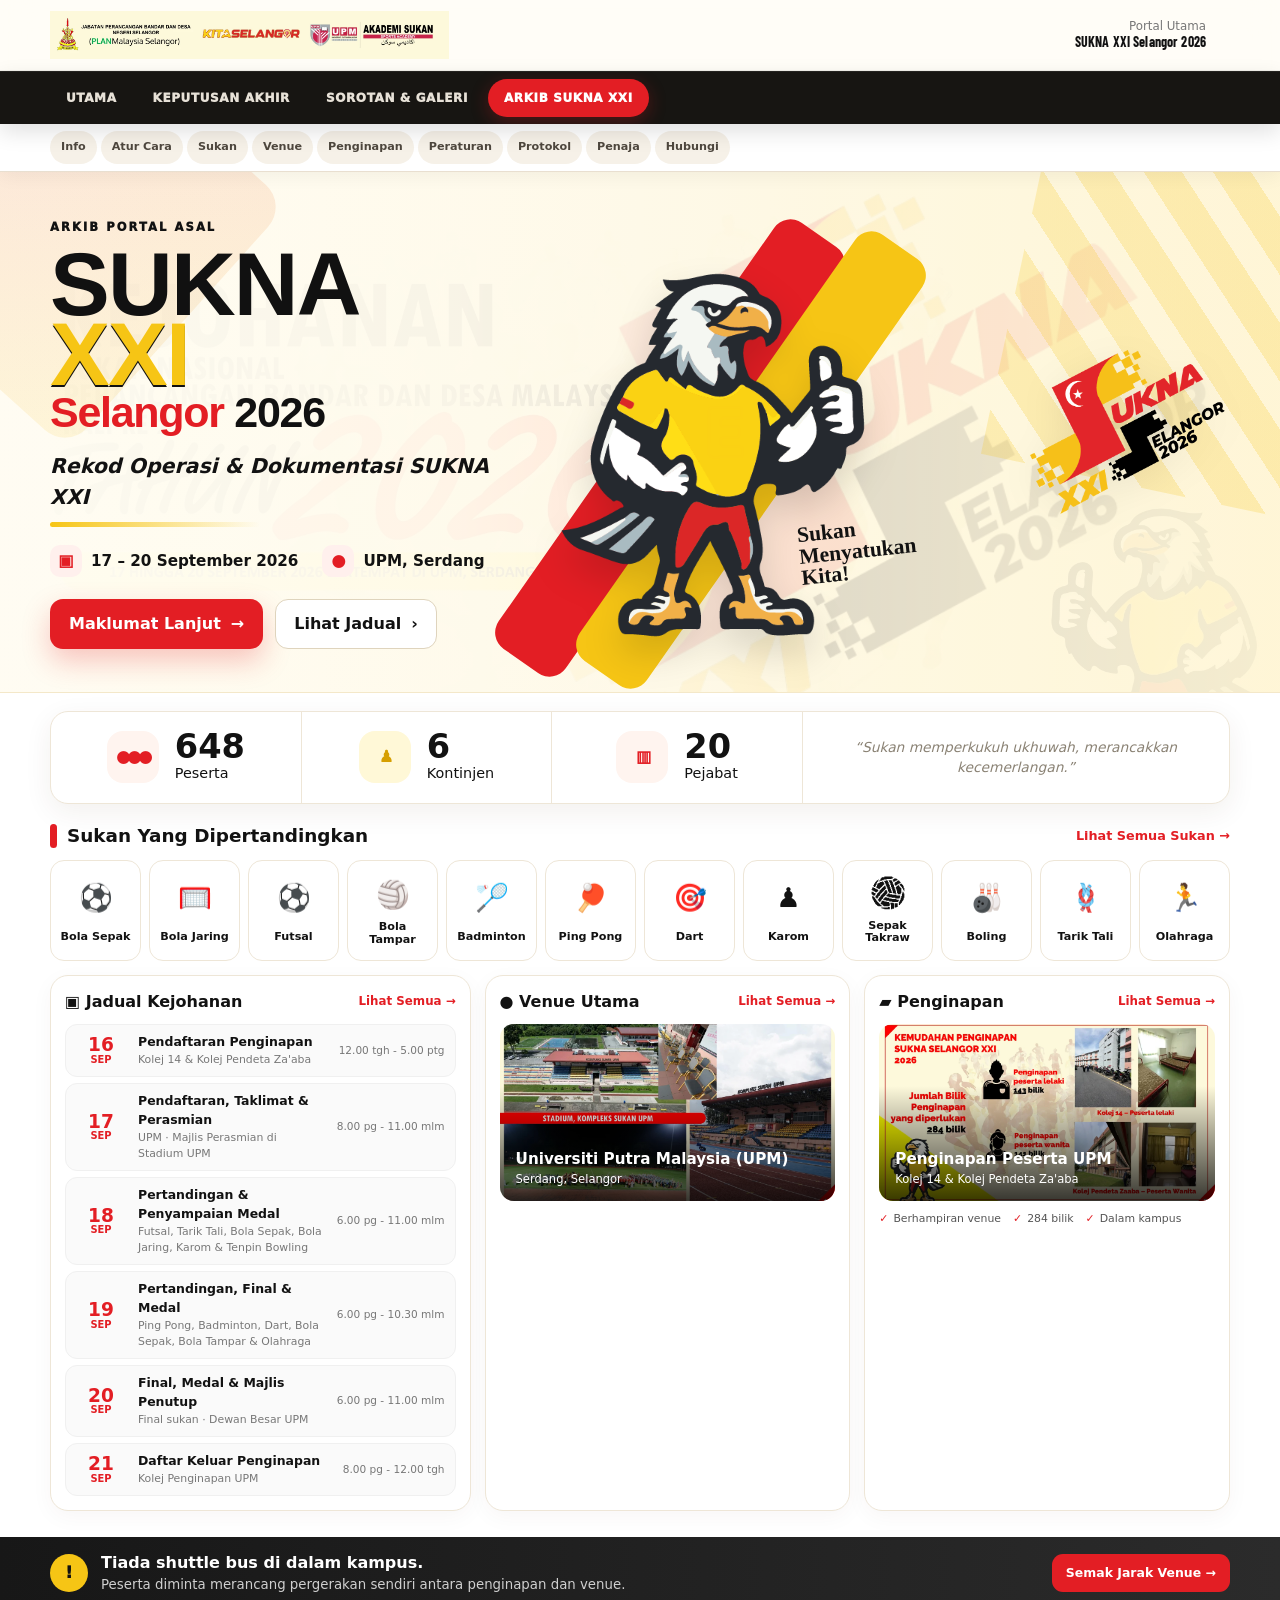
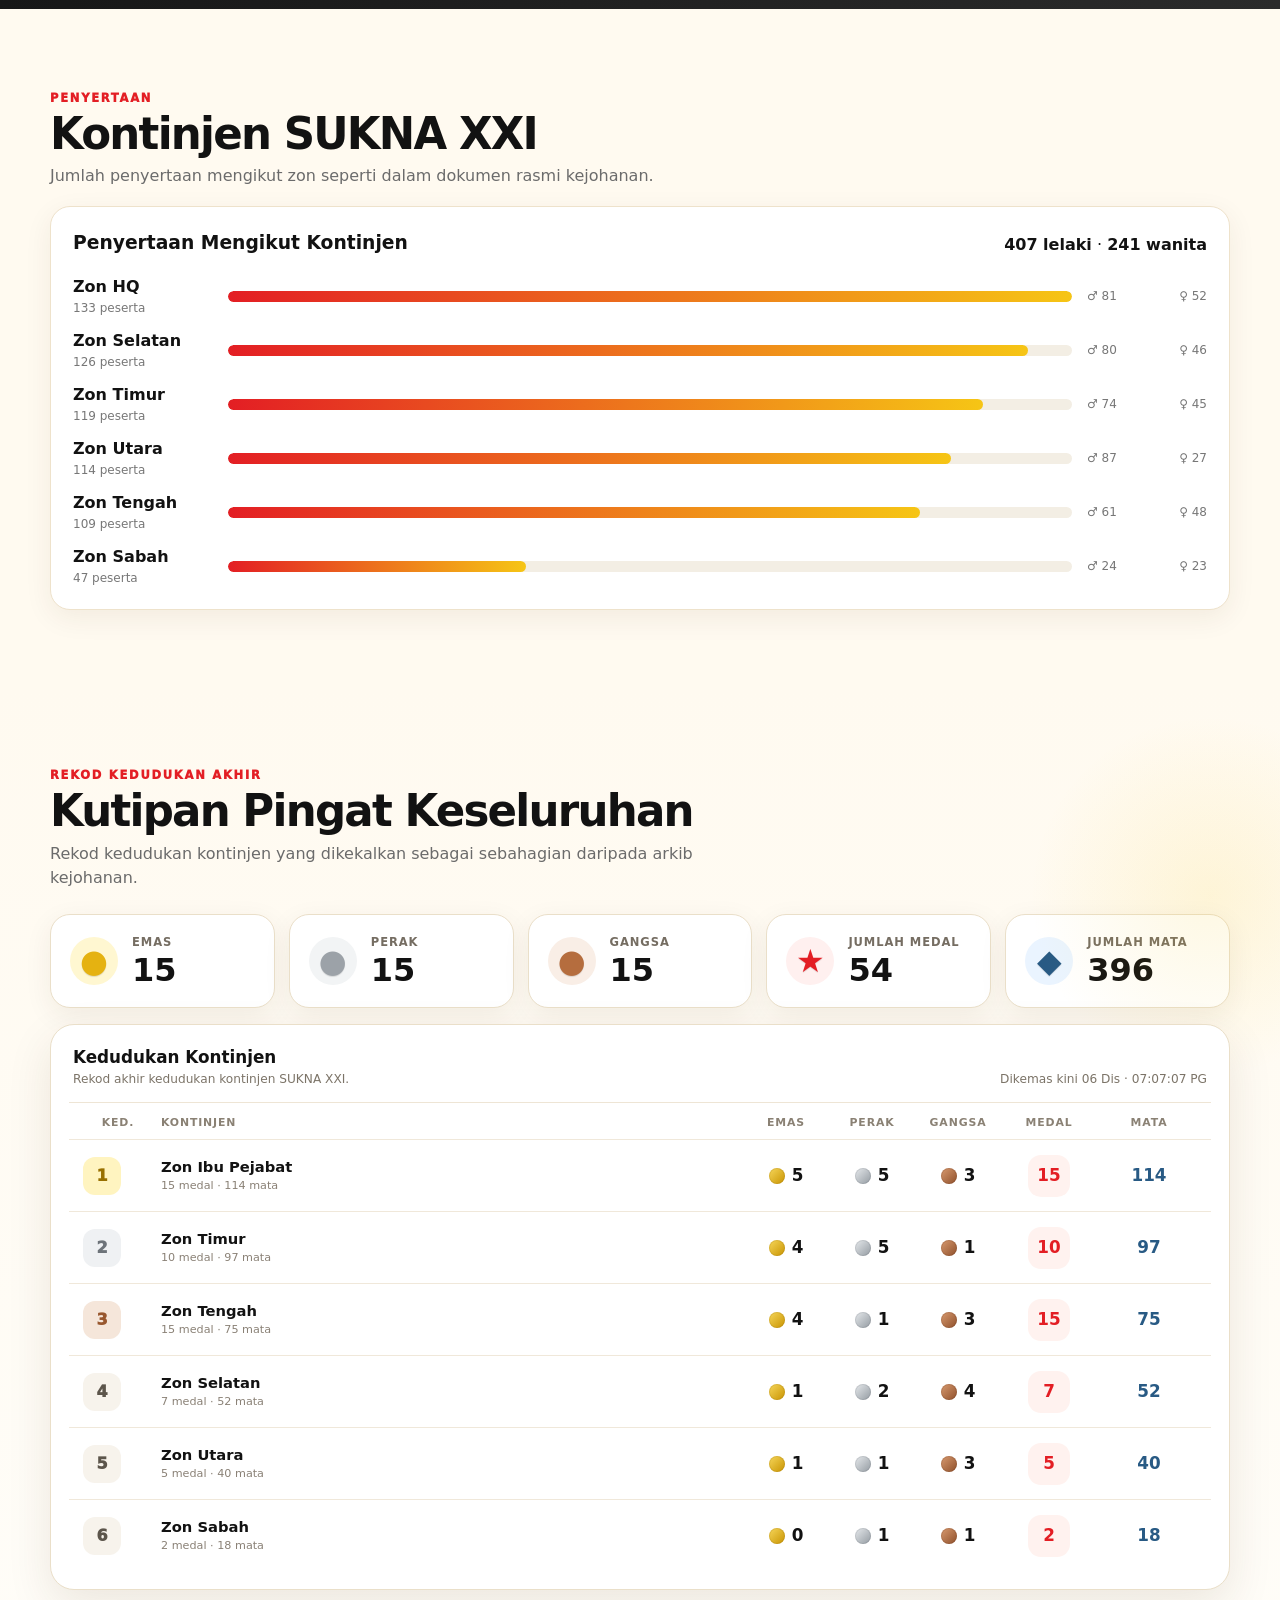
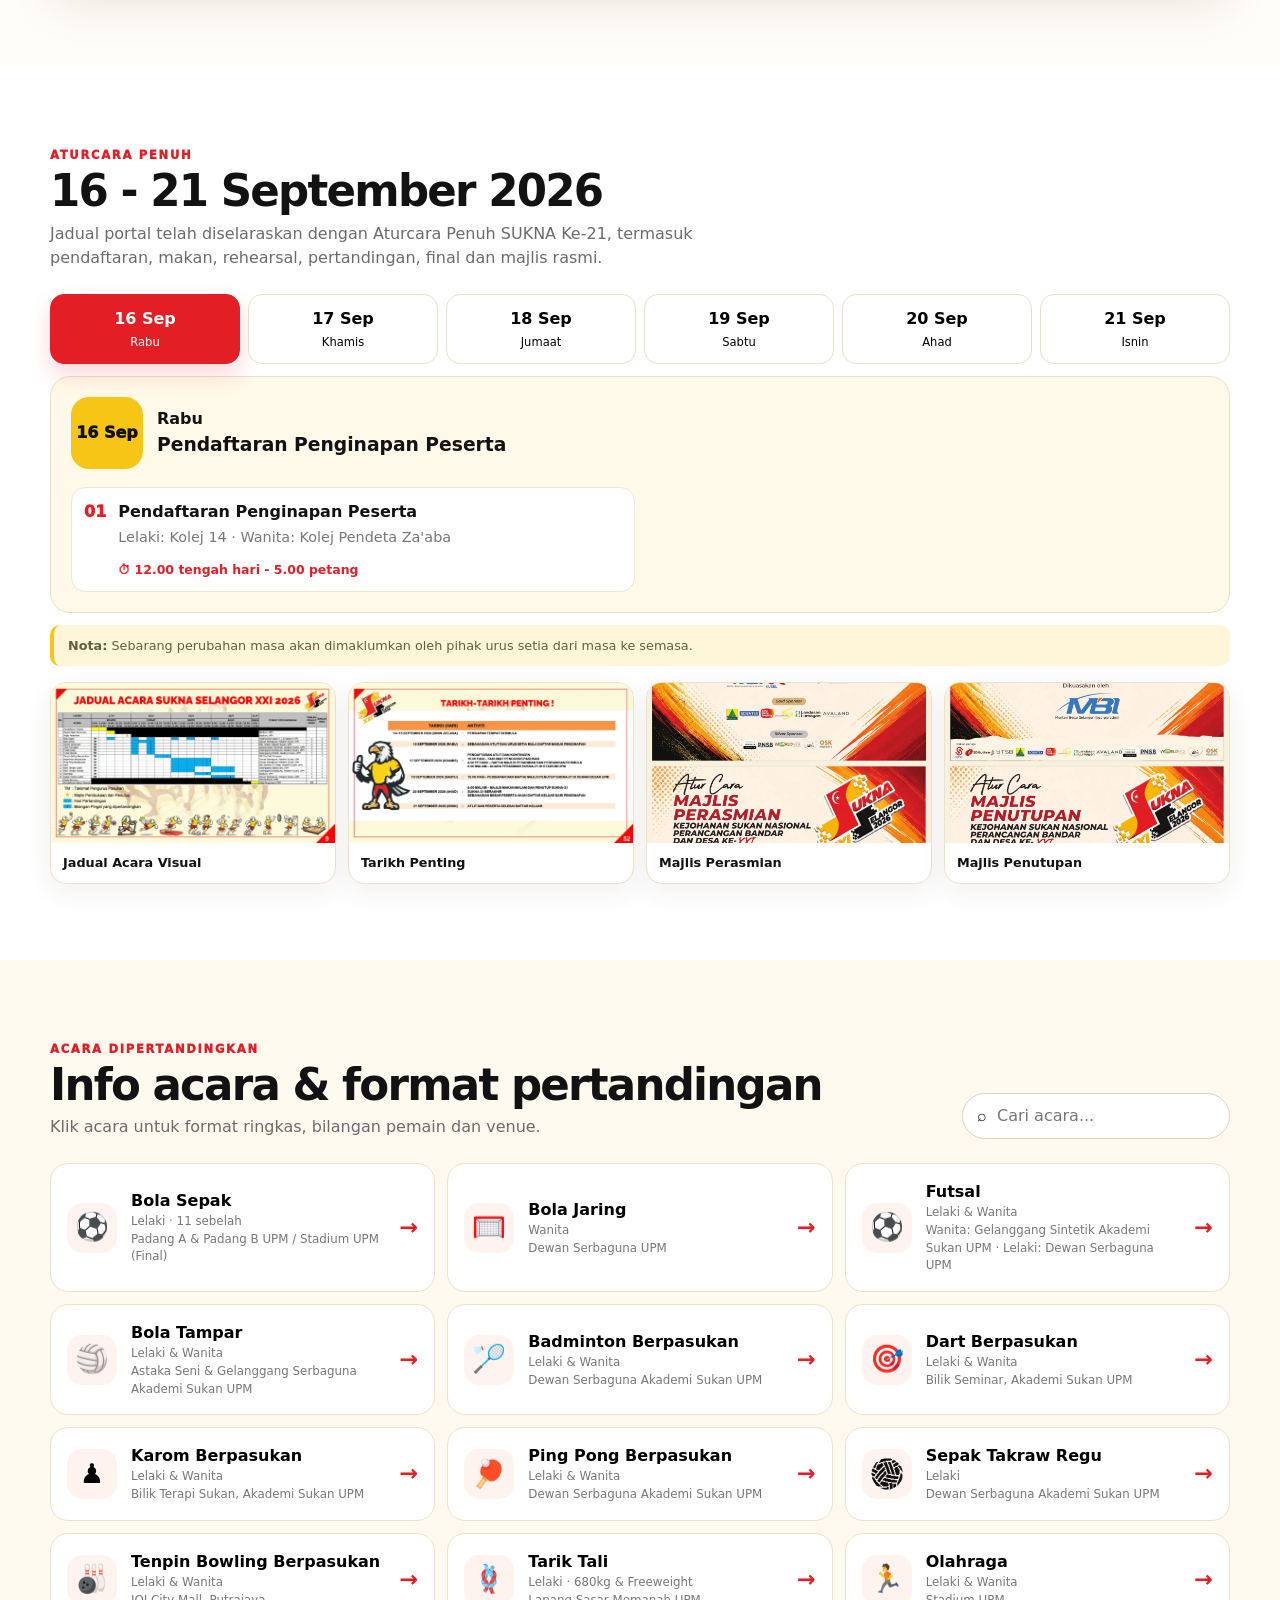
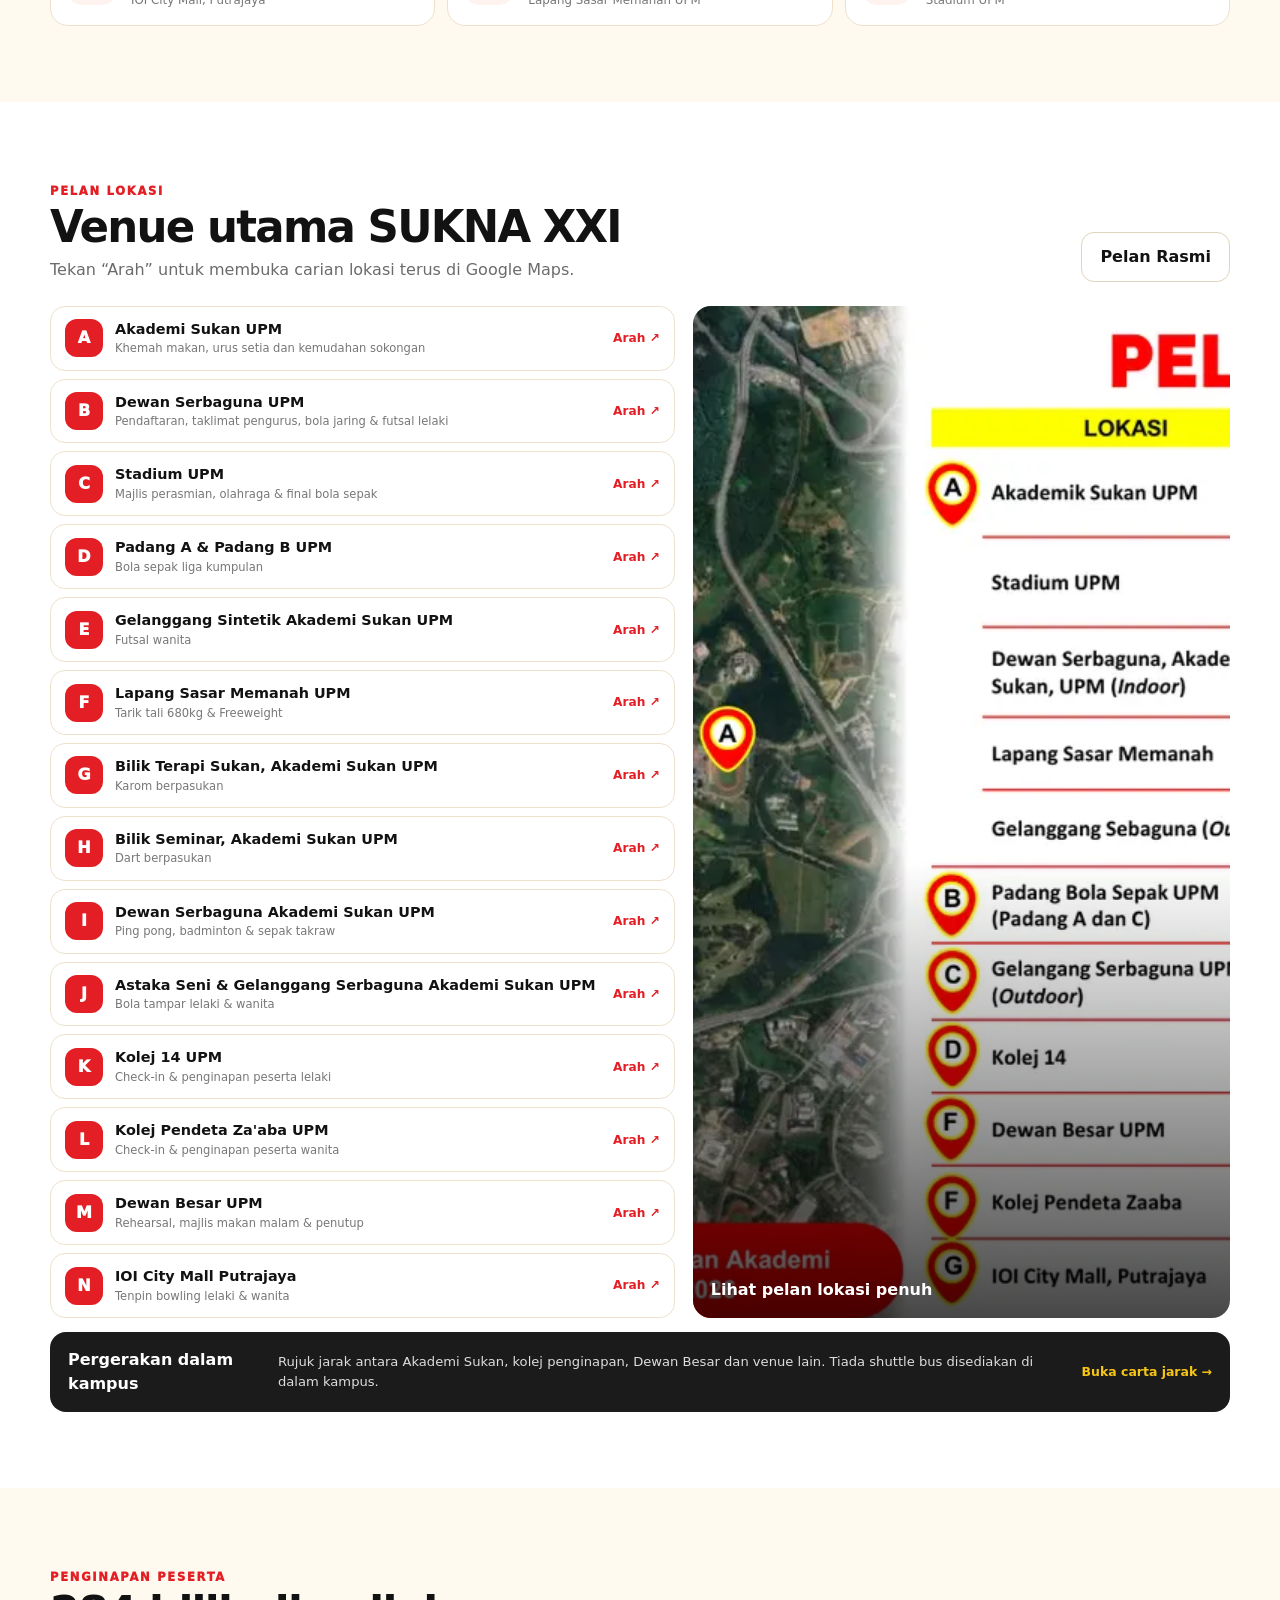
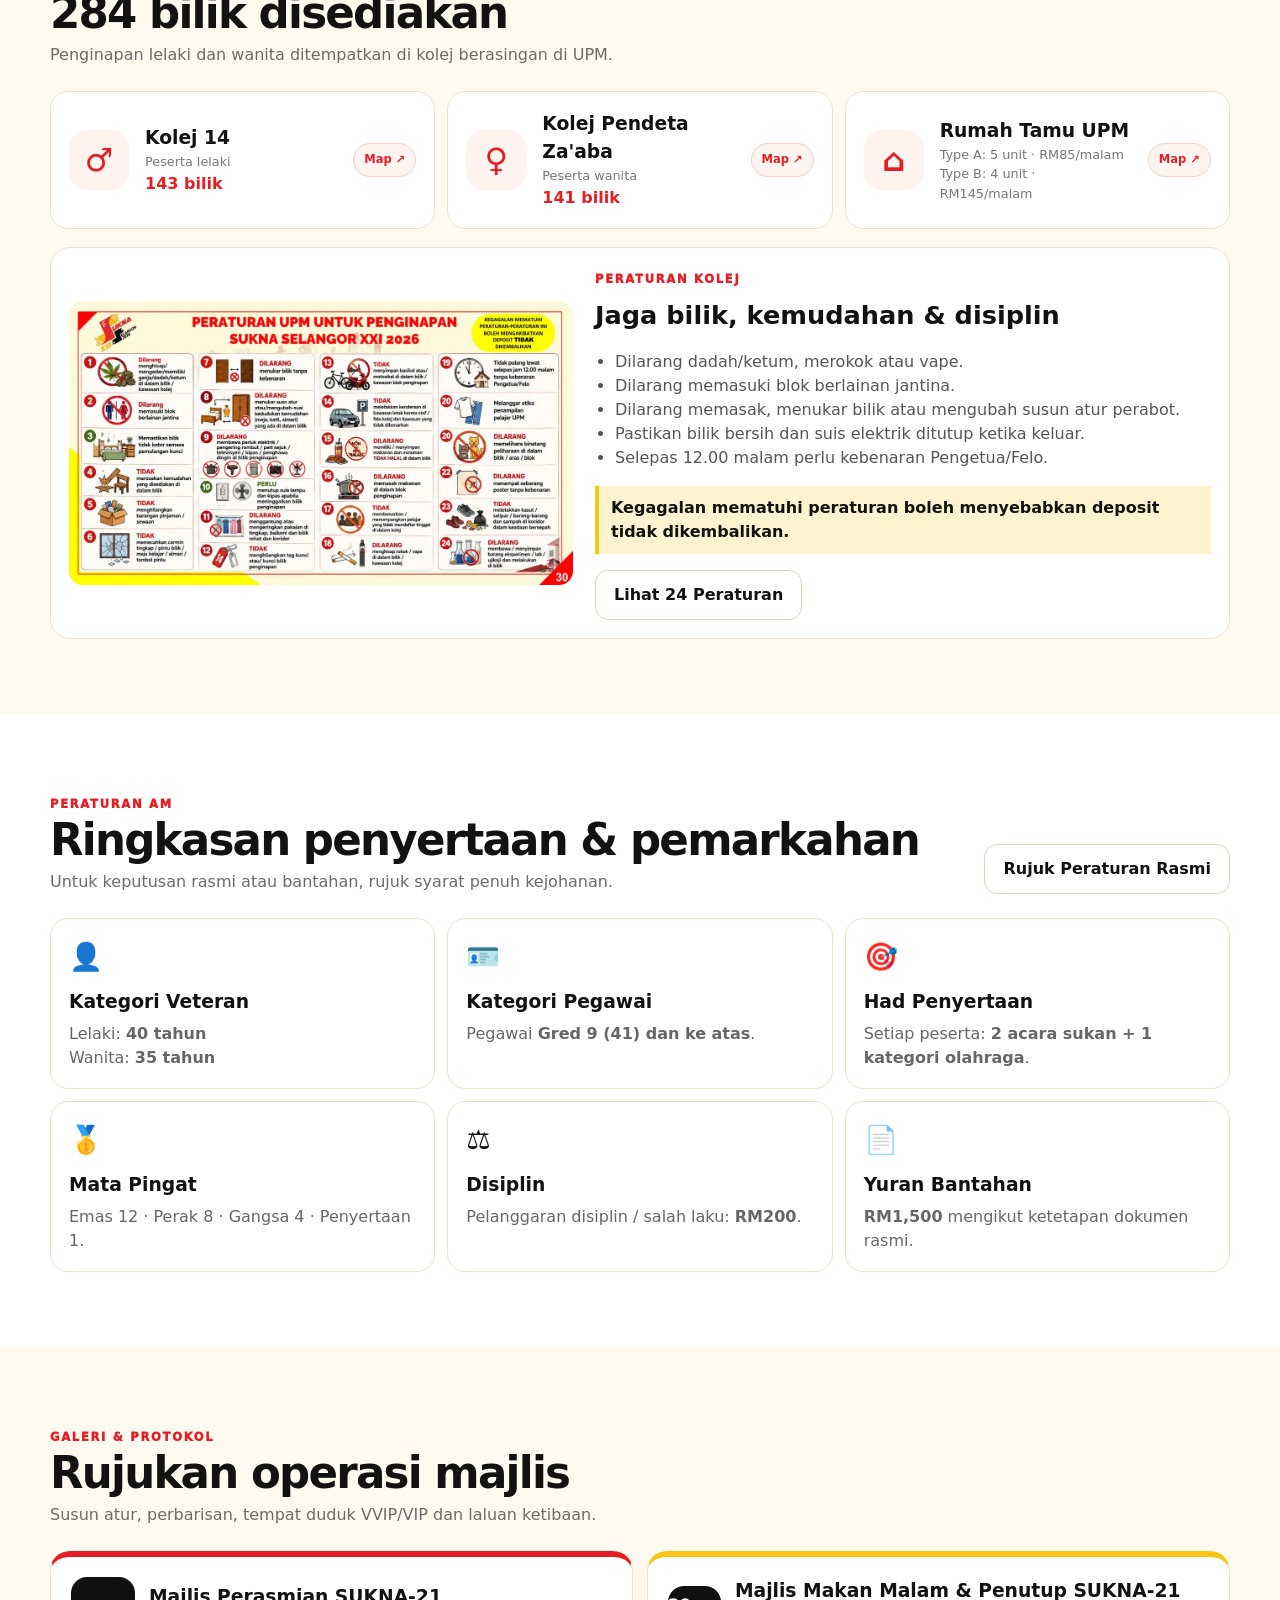
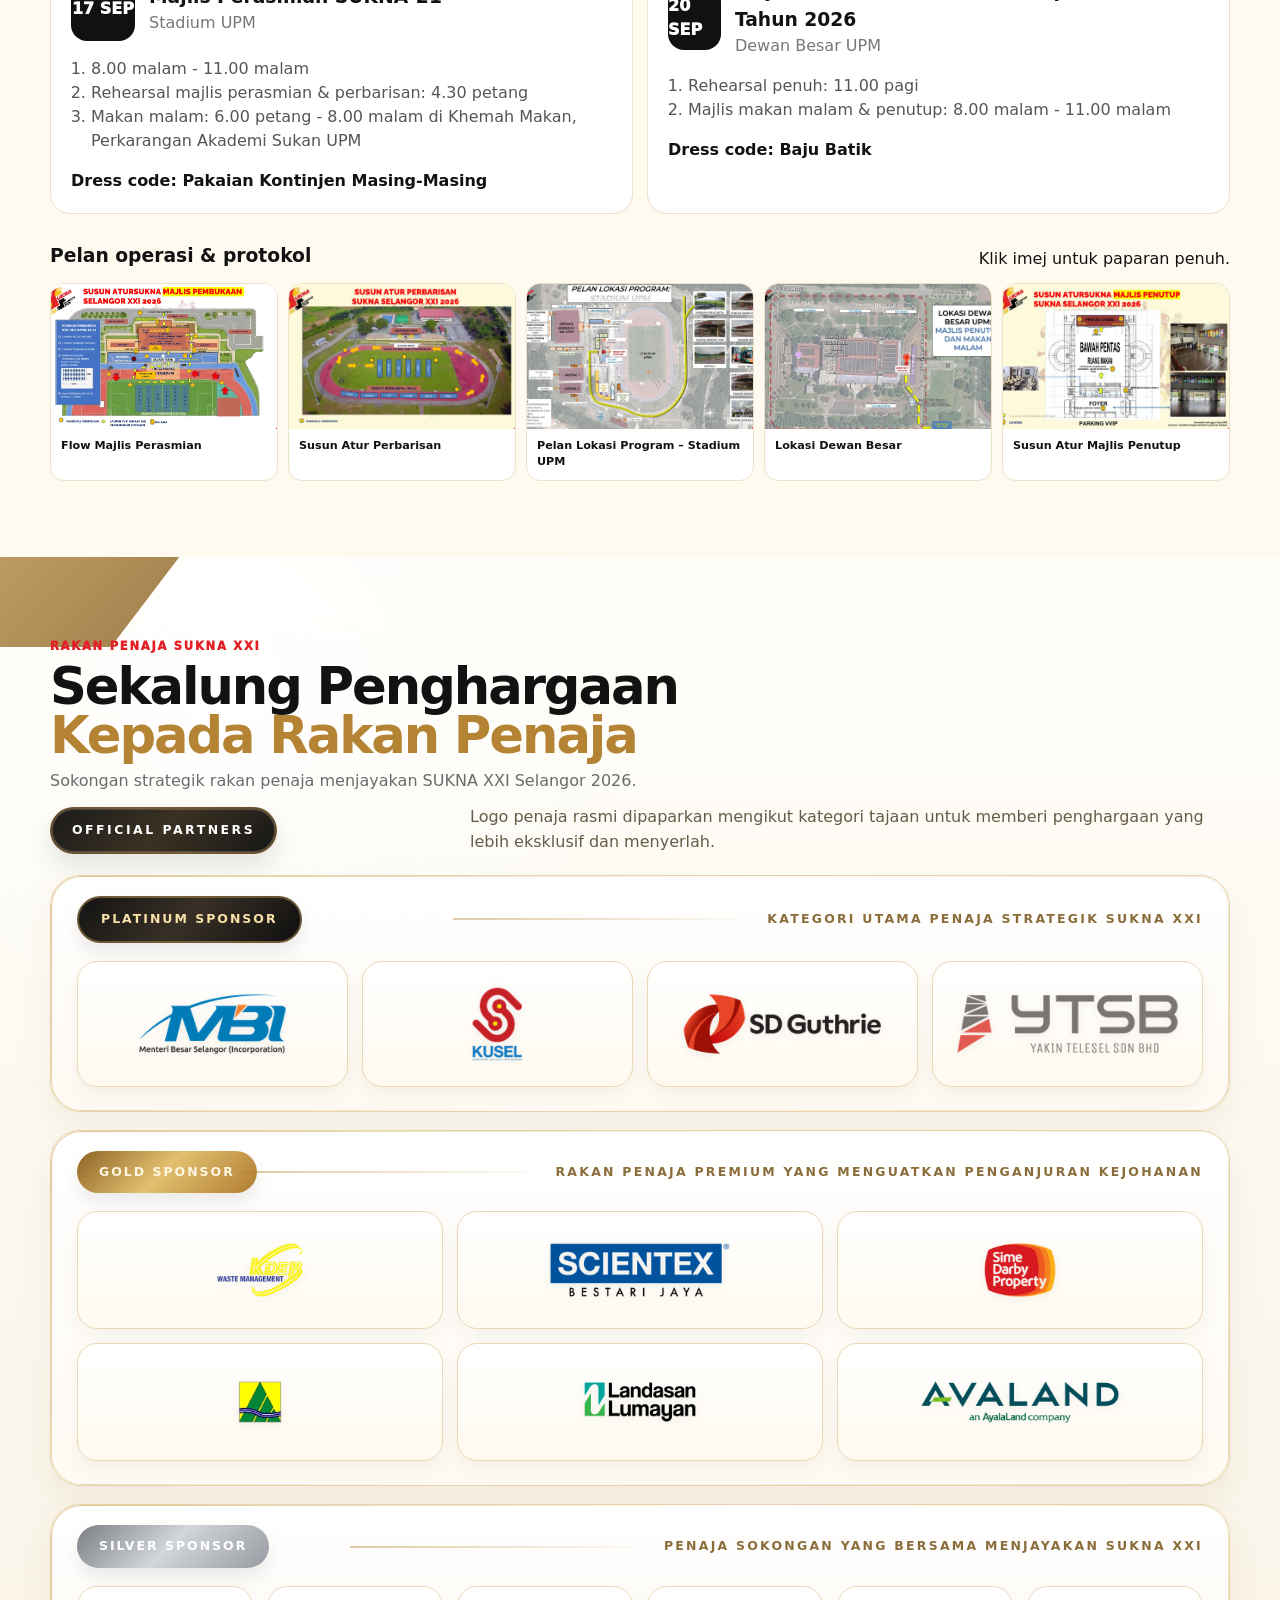
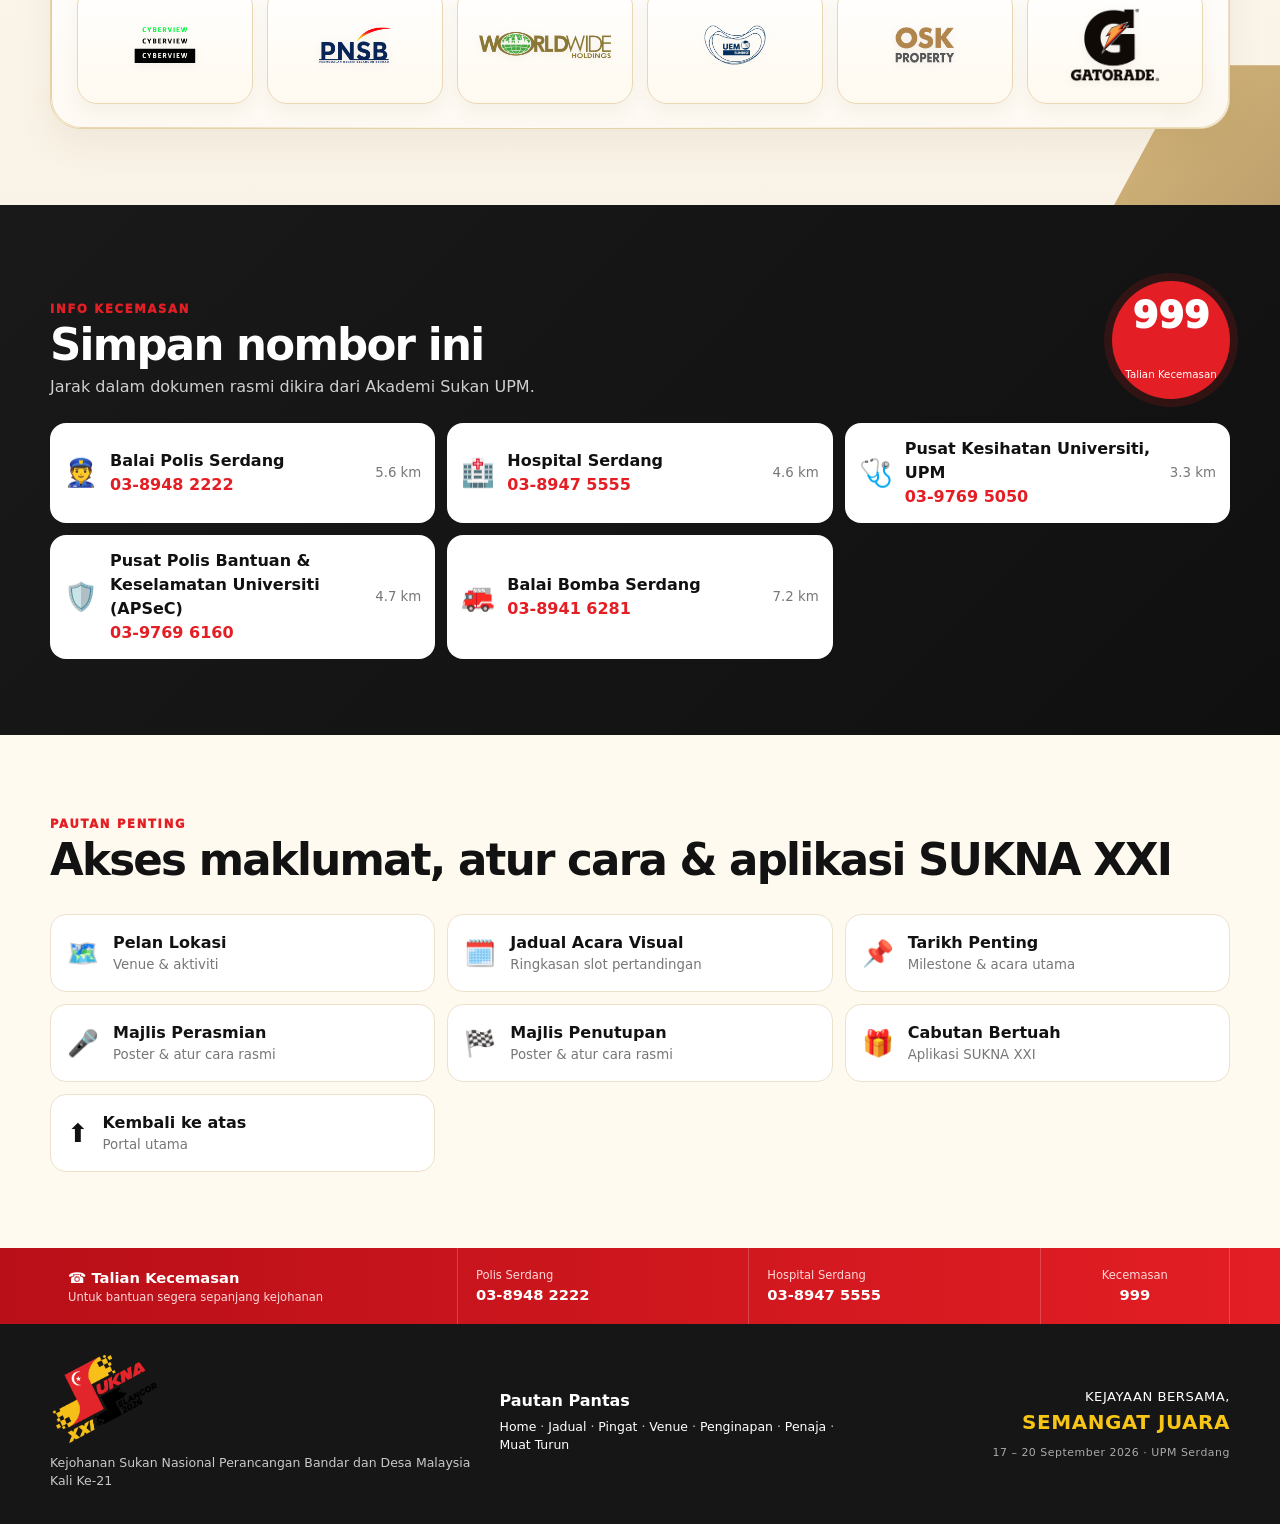
==== commit d24b47a3: "Add files via upload" ====
--- a/archive.html
+++ b/archive.html
@@ -6,9 +6,9 @@
   <meta name="theme-color" content="#e31e24" />
   <meta name="description" content="Portal Rasmi SUKNA XXI Selangor 2026 - jadual, lokasi, acara, penginapan, peraturan dan maklumat kecemasan." />
   <title>Arkib SUKNA XXI Selangor 2026</title>
-  <link rel="manifest" href="manifest.webmanifest?v=20260923-hero-option1-v41" />
+  <link rel="manifest" href="manifest.webmanifest?v=20260926-drive-link-audit-v42" />
   <link rel="icon" href="assets/mascot.webp" type="image/webp" />
-  <link rel="stylesheet" href="css/style.css?v=20260923-hero-option1-v41" />
+  <link rel="stylesheet" href="css/style.css?v=20260926-drive-link-audit-v42" />
 </head>
 <body class="archive-page">
   <a class="skip-link" href="#main">Langkau ke kandungan</a>
@@ -387,7 +387,7 @@
   </div>
 
   <script>window.SUKNA_ARCHIVE_MODE=true;</script>
-  <script src="js/data.js?v=20260923-hero-option1-v41"></script>
-  <script src="js/app.js?v=20260923-hero-option1-v41"></script>
+  <script src="js/data.js?v=20260926-drive-link-audit-v42"></script>
+  <script src="js/app.js?v=20260926-drive-link-audit-v42"></script>
 </body>
 </html>
